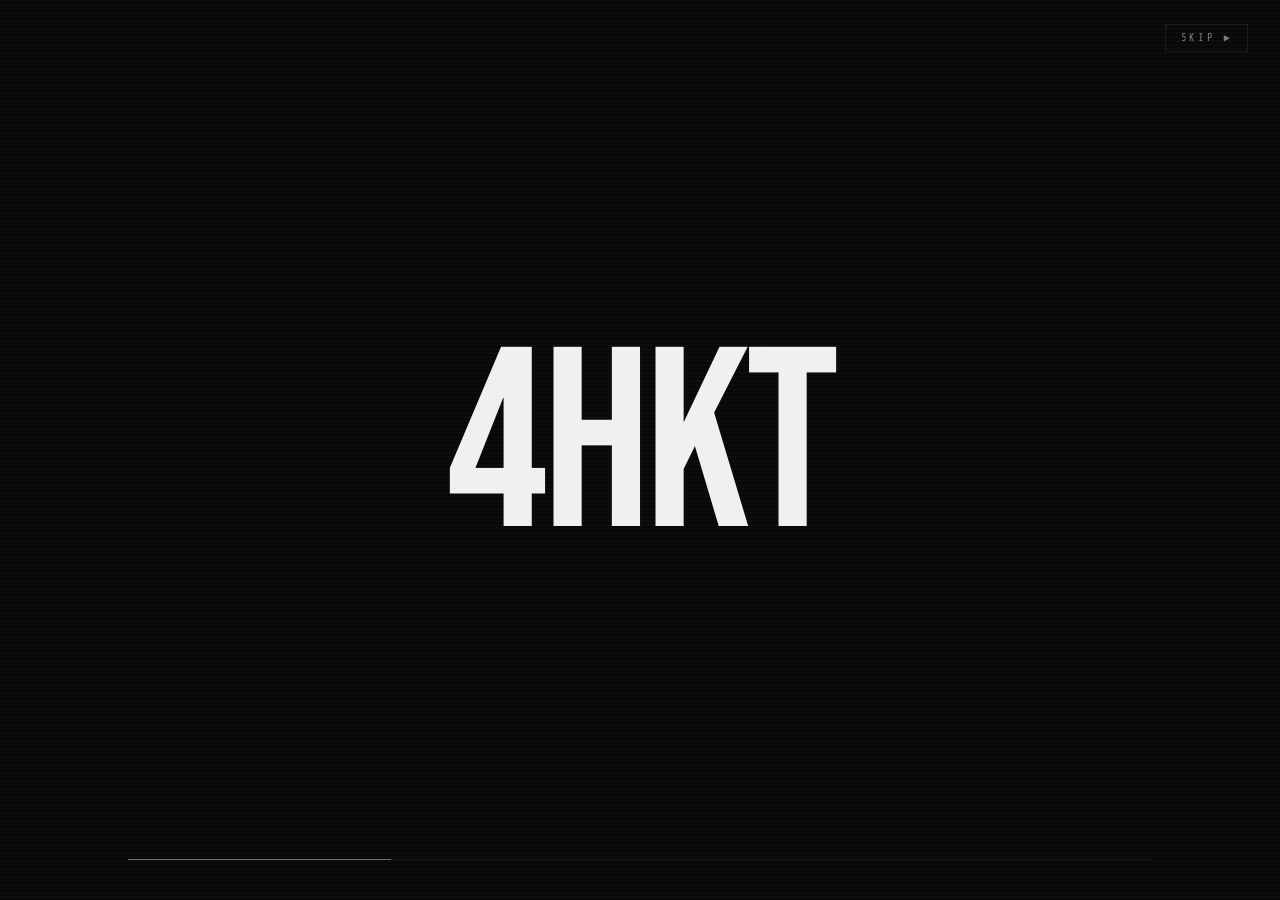
==== index.html @ 603eb8e6 "initial commit" ====
<!DOCTYPE html>
<html lang="ja">

<head>
  <meta charset="UTF-8">
  <meta name="viewport" content="width=device-width, initial-scale=1.0">
  <title>5HKT</title>
  <link rel="stylesheet" href="css/style.css">
  <link rel="preconnect" href="https://fonts.googleapis.com">
  <link rel="preconnect" href="https://fonts.gstatic.com" crossorigin>
  <link
    href="https://fonts.googleapis.com/css2?family=Share+Tech+Mono&family=Bebas+Neue&family=Noto+Sans+JP:wght@300;400;500&display=swap"
    rel="stylesheet">
  <link rel="stylesheet" href="https://cdnjs.cloudflare.com/ajax/libs/font-awesome/6.5.1/css/all.min.css">
</head>

<body class="no-scroll">

  <!-- ===================== INTRO OVERLAY ===================== -->
  <div id="intro" class="intro">
    <div class="intro__scanlines"></div>
    <div class="intro__stage">
      <div class="intro__name" id="intro-name">3HKT</div>
      <div class="intro__glitch" id="intro-glitch" aria-hidden="true">3HKT</div>
    </div>
    <div class="intro__progress-wrap">
      <div class="intro__progress-bar" id="intro-progress"></div>
    </div>
    <button class="intro__skip" id="intro-skip">SKIP ▶</button>
  </div>

  <!-- ===================== MAIN SITE ===================== -->
  <div id="site" class="site site--hidden">

    <!-- NAV -->
    <nav class="nav" id="nav">
      <div class="nav__logo">5HKT</div>
      <ul class="nav__links">
        <li><a class="nav__link" data-section="0">HOME</a></li>
        <li><a class="nav__link" data-section="1">ABOUT</a></li>
        <li><a class="nav__link" data-section="2">WORKS</a></li>
        <li><a class="nav__link" data-section="3">CONTACT</a></li>
      </ul>
      <button class="nav__hamburger" id="hamburger" aria-label="menu">
        <span></span><span></span><span></span>
      </button>
    </nav>

    <!-- SIDE DOTS -->
    <nav class="side-dots" id="side-dots" aria-label="section indicators">
      <button class="side-dot active" data-section="0"></button>
      <button class="side-dot" data-section="1"></button>
      <button class="side-dot" data-section="2"></button>
      <button class="side-dot" data-section="3"></button>
    </nav>

    <!-- SECTION INDEX LABEL -->
    <div class="section-index" id="section-index">01 / 04</div>

    <!-- SNAP CONTAINER -->
    <main class="snap-container" id="snap-container">

      <!-- 0: HERO -->
      <section class="snap-section hero-section" id="sec-0">
        <div class="hero__scanlines"></div>
        <div class="hero__content">
          <div class="hero__eyebrow">PORTFOLIO</div>
          <h1 class="hero__name">5HKT</h1>
          <div class="hero__rule"></div>
          <p class="hero__sub">— DEVELOPER / SERVER ENGINEER / CREATOR —</p>
          <div class="hero__socials">
            <a href="#" class="hero__social-link" aria-label="X (Twitter)" target="_blank" rel="noopener">
              <i class="fa-brands fa-x-twitter"></i>
            </a>
            <a href="#" class="hero__social-link" aria-label="YouTube" target="_blank" rel="noopener">
              <i class="fa-brands fa-youtube"></i>
            </a>
            <a href="#" class="hero__social-link" aria-label="Discord" target="_blank" rel="noopener">
              <i class="fa-brands fa-discord"></i>
            </a>
          </div>
        </div>
        <div class="hero__scroll-hint">
          <span>SCROLL</span>
          <div class="hero__scroll-bar"></div>
        </div>
        <span class="corner-deco tl"></span>
        <span class="corner-deco tr"></span>
        <span class="corner-deco bl"></span>
        <span class="corner-deco br"></span>
      </section>

      <!-- 1: ABOUT -->
      <section class="snap-section about-section" id="sec-1">
        <div class="container">
          <div class="section-header">
            <span class="section-label">01 — ABOUT</span>
            <h2 class="section-title">自己紹介</h2>
          </div>
          <div class="about__grid">
            <div class="about__text">
              <p class="about__lead">ここに一言キャッチコピーを入れてください。</p>
              <p class="about__body">
                自己紹介文をここに記入してください。あなたのバックグラウンド、スキル、
                情熱についてなど、自由に書いてください。この部分は後から編集できます。
              </p>
              <p class="about__body">2行目の自己紹介文をここに記入してください。</p>
              <div class="about__tags">
                <span class="tag">SKILL 01</span>
                <span class="tag">SKILL 02</span>
                <span class="tag">SKILL 03</span>
                <span class="tag">SKILL 04</span>
              </div>
            </div>
            <div class="about__visual">
              <div class="about__frame">
                <div class="about__frame-inner">
                  <div class="about__initials">5HKT</div>
                </div>
                <span class="corner-deco tl"></span>
                <span class="corner-deco tr"></span>
                <span class="corner-deco bl"></span>
                <span class="corner-deco br"></span>
              </div>
            </div>
          </div>
        </div>
      </section>

      <!-- 2: WORKS -->
      <section class="snap-section works-section" id="sec-2">
        <div class="container">
          <div class="section-header">
            <span class="section-label">02 — WORKS</span>
            <h2 class="section-title">実績紹介</h2>
          </div>
          <div class="works__list">
            <article class="work-item">
              <div class="work-item__number">001</div>
              <div class="work-item__body">
                <h3 class="work-item__title">プロジェクトタイトル</h3>
                <p class="work-item__desc">プロジェクトの概要をここに記載します。どんな課題に取り組み、どのような成果を出したかを簡潔に説明してください。</p>
                <div class="work-item__meta">
                  <span class="tag">カテゴリ</span>
                  <span class="tag">使用技術</span>
                  <span class="work-item__year">2024</span>
                </div>
              </div>
              <div class="work-item__arrow">→</div>
            </article>
            <article class="work-item">
              <div class="work-item__number">002</div>
              <div class="work-item__body">
                <h3 class="work-item__title">プロジェクトタイトル</h3>
                <p class="work-item__desc">プロジェクトの概要をここに記載します。どんな課題に取り組み、どのような成果を出したかを簡潔に説明してください。</p>
                <div class="work-item__meta">
                  <span class="tag">カテゴリ</span>
                  <span class="tag">使用技術</span>
                  <span class="work-item__year">2024</span>
                </div>
              </div>
              <div class="work-item__arrow">→</div>
            </article>
            <article class="work-item">
              <div class="work-item__number">003</div>
              <div class="work-item__body">
                <h3 class="work-item__title">プロジェクトタイトル</h3>
                <p class="work-item__desc">プロジェクトの概要をここに記載します。どんな課題に取り組み、どのような成果を出したかを簡潔に説明してください。</p>
                <div class="work-item__meta">
                  <span class="tag">カテゴリ</span>
                  <span class="tag">使用技術</span>
                  <span class="work-item__year">2023</span>
                </div>
              </div>
              <div class="work-item__arrow">→</div>
            </article>
          </div>
        </div>
      </section>

      <!-- 3: CONTACT -->
      <section class="snap-section contact-section" id="sec-3">
        <div class="container contact__inner">
          <div class="section-header">
            <span class="section-label">03 — CONTACT</span>
            <h2 class="section-title">お問い合わせ</h2>
          </div>
          <div class="contact__content">
            <p class="contact__text">お仕事のご依頼・ご相談はフォームよりお気軽にどうぞ。</p>
            <a href="#" class="contact__btn" id="contact-btn" target="_blank" rel="noopener">
              <span class="contact__btn-label">OPEN FORM</span>
              <span class="contact__btn-icon">↗</span>
            </a>
            <p class="contact__note">* リンクをクリックするとお問い合わせフォームが開きます</p>
          </div>
        </div>
        <footer class="footer">
          <div class="container footer__inner">
            <div class="footer__logo">5HKT</div>
            <p class="footer__copy">&copy; 2025 5HKT. All rights reserved.</p>
          </div>
        </footer>
      </section>

    </main>

    <!-- Mobile overlay -->
    <div class="mobile-overlay" id="mobile-overlay">
      <button class="mobile-overlay__close" id="mobile-close">✕</button>
      <a class="mobile-nav-link" data-section="0">HOME</a>
      <a class="mobile-nav-link" data-section="1">ABOUT</a>
      <a class="mobile-nav-link" data-section="2">WORKS</a>
      <a class="mobile-nav-link" data-section="3">CONTACT</a>
    </div>

  </div><!-- /site -->

  <script src="js/main.js"></script>
</body>

</html>
---- css/style.css ----
/* =====================================================
   5HKT — STYLESHEET v2
   Intro sequence + Snap scroll
   ===================================================== */

/* --- Custom Font placeholder ---
@font-face {
  font-family: 'YourFont';
  src: url('../fonts/yourfont.woff2') format('woff2');
}
*/

/* --- Variables --- */
:root {
  --black: #080808;
  --black-2: #0f0f0f;
  --black-3: #161616;
  --black-4: #1e1e1e;
  --white: #f0f0f0;
  --white-dim: rgba(240, 240, 240, 0.5);
  --accent: #1c86ff;
  --accent-dim: rgba(200, 255, 0, 0.08);
  --border: rgba(240, 240, 240, 0.08);

  --font-display: 'Bebas Neue', sans-serif;
  --font-mono: 'Share Tech Mono', monospace;
  --font-body: 'Noto Sans JP', sans-serif;

  --nav-h: 60px;
  --max-w: 1100px;
}

/* --- Reset --- */
*,
*::before,
*::after {
  box-sizing: border-box;
  margin: 0;
  padding: 0;
}

html {
  font-size: 16px;
}

body {
  background: var(--black);
  color: var(--white);
  font-family: var(--font-body);
  font-weight: 300;
  line-height: 1.7;
  overflow: hidden;
}

body.no-scroll {
  overflow: hidden;
}

a {
  color: inherit;
  text-decoration: none;
  cursor: pointer;
}

ul {
  list-style: none;
}

.container {
  max-width: var(--max-w);
  margin: 0 auto;
  padding: 0 2.5rem;
}

/* =====================================================
   INTRO
   ===================================================== */
.intro {
  position: fixed;
  inset: 0;
  z-index: 1000;
  background: var(--black);
  display: flex;
  align-items: center;
  justify-content: center;
  flex-direction: column;
  gap: 0;
}

.intro__scanlines {
  position: absolute;
  inset: 0;
  background: repeating-linear-gradient(0deg,
      transparent,
      transparent 2px,
      rgba(255, 255, 255, 0.018) 2px,
      rgba(255, 255, 255, 0.018) 4px);
  pointer-events: none;
}

.intro__stage {
  position: relative;
  display: flex;
  align-items: center;
  justify-content: center;
}

.intro__name {
  font-family: var(--font-display);
  font-size: clamp(5rem, 22vw, 16rem);
  color: var(--white);
  letter-spacing: -0.02em;
  line-height: 1;
  position: relative;
  z-index: 1;
  transition: opacity 0.15s;
  user-select: none;
}

/* Glitch layer */
.intro__glitch {
  font-family: var(--font-display);
  font-size: clamp(5rem, 22vw, 16rem);
  color: var(--accent);
  letter-spacing: -0.02em;
  line-height: 1;
  position: absolute;
  top: 0;
  left: 0;
  opacity: 0;
  clip-path: inset(0 0 100% 0);
  user-select: none;
}

/* Glitch active */
.intro__glitch.glitching {
  animation: glitch-clip 0.4s steps(1) forwards;
}

@keyframes glitch-clip {
  0% {
    opacity: 1;
    clip-path: inset(30% 0 50% 0);
    transform: translate(-6px, 0);
  }

  20% {
    clip-path: inset(60% 0 10% 0);
    transform: translate(6px, 0);
  }

  40% {
    clip-path: inset(10% 0 70% 0);
    transform: translate(-3px, 0);
  }

  60% {
    clip-path: inset(50% 0 30% 0);
    transform: translate(4px, 0);
  }

  80% {
    clip-path: inset(20% 0 60% 0);
    transform: translate(-2px, 0);
  }

  100% {
    opacity: 0;
    clip-path: inset(0 0 100% 0);
    transform: translate(0);
  }
}

/* Name morph flash */
@keyframes name-flash {
  0% {
    opacity: 0;
    transform: scaleX(1.06);
    filter: blur(4px);
  }

  30% {
    opacity: 1;
    transform: scaleX(1);
    filter: blur(0);
  }

  100% {
    opacity: 1;
    transform: scaleX(1);
    filter: blur(0);
  }
}

.intro__name.morphing {
  animation: name-flash 0.3s ease-out forwards;
}

/* Final name: accent color */
.intro__name.final {
  color: var(--accent);
  text-shadow: 0 0 60px rgb(17, 0, 255), 0 0 120px rgba(0, 4, 255, 0.15);
}

/* Progress bar */
.intro__progress-wrap {
  position: absolute;
  bottom: 40px;
  left: 10%;
  right: 10%;
  height: 1px;
  background: var(--border);
}

.intro__progress-bar {
  height: 100%;
  width: 0%;
  background: var(--accent);
  transition: width 0.1s linear;
}

/* Skip */
.intro__skip {
  position: absolute;
  top: 1.5rem;
  right: 2rem;
  font-family: var(--font-mono);
  font-size: 0.65rem;
  letter-spacing: 0.25em;
  color: var(--white-dim);
  background: none;
  border: 1px solid var(--border);
  padding: 0.4rem 0.9rem;
  cursor: pointer;
  transition: color 0.2s, border-color 0.2s;
}

.intro__skip:hover {
  color: var(--accent);
  border-color: var(--accent);
}

/* Intro exit */
.intro.exit {
  animation: intro-exit 0.8s cubic-bezier(0.76, 0, 0.24, 1) forwards;
}

@keyframes intro-exit {
  0% {
    opacity: 1;
    transform: none;
  }

  40% {
    opacity: 1;
    transform: scaleY(0.02);
  }

  70% {
    opacity: 0;
    transform: scaleY(0.02);
  }

  100% {
    opacity: 0;
    transform: scaleY(0);
  }
}

/* =====================================================
   SITE
   ===================================================== */
.site {
  position: fixed;
  inset: 0;
  transition: opacity 0.5s 0.3s;
}

.site--hidden {
  opacity: 0;
  pointer-events: none;
}

.site--visible {
  opacity: 1;
  pointer-events: all;
}

/* =====================================================
   NAV
   ===================================================== */
.nav {
  position: absolute;
  top: 0;
  left: 0;
  right: 0;
  height: var(--nav-h);
  z-index: 50;
  display: flex;
  align-items: center;
  justify-content: space-between;
  padding: 0 2.5rem;
  background: linear-gradient(to bottom, rgba(8, 8, 8, 0.9), transparent);
  border-bottom: 1px solid rgba(240, 240, 240, 0.25);
}

.nav__logo {
  font-family: var(--font-display);
  font-size: 1.5rem;
  letter-spacing: 0.1em;
  color: var(--accent);
  cursor: pointer;
}

.nav__links {
  display: flex;
  gap: 2.5rem;
}

.nav__link {
  font-family: var(--font-mono);
  font-size: 0.72rem;
  letter-spacing: 0.2em;
  color: var(--white-dim);
  cursor: pointer;
  position: relative;
  transition: color 0.2s;
}

.nav__link::after {
  content: '';
  position: absolute;
  bottom: -4px;
  left: 0;
  width: 0;
  height: 1px;
  background: var(--accent);
  transition: width 0.25s;
}

.nav__link:hover,
.nav__link.active {
  color: var(--white);
}

.nav__link.active::after,
.nav__link:hover::after {
  width: 100%;
}

.nav__hamburger {
  display: none;
  flex-direction: column;
  gap: 5px;
  background: none;
  border: none;
  cursor: pointer;
  padding: 4px;
}

.nav__hamburger span {
  display: block;
  width: 24px;
  height: 1px;
  background: var(--white);
  transition: 0.3s;
}

.nav__hamburger.open span:nth-child(1) {
  transform: translateY(6px) rotate(45deg);
}

.nav__hamburger.open span:nth-child(2) {
  opacity: 0;
}

.nav__hamburger.open span:nth-child(3) {
  transform: translateY(-6px) rotate(-45deg);
}

/* =====================================================
   SIDE DOTS
   ===================================================== */
.side-dots {
  position: absolute;
  right: 1.5rem;
  top: 50%;
  transform: translateY(-50%);
  z-index: 50;
  display: flex;
  flex-direction: column;
  gap: 0.75rem;
}

.side-dot {
  width: 6px;
  height: 6px;
  background: var(--white-dim);
  border: none;
  cursor: pointer;
  transition: background 0.25s, transform 0.25s;
  clip-path: none;
}

.side-dot.active {
  background: var(--accent);
  transform: scaleY(2.5);
}

/* Section index */
.section-index {
  position: absolute;
  left: 2.5rem;
  bottom: 2rem;
  font-family: var(--font-mono);
  font-size: 0.65rem;
  letter-spacing: 0.2em;
  color: var(--white-dim);
  z-index: 50;
  transition: opacity 0.3s;
}

/* =====================================================
   SNAP CONTAINER + SECTIONS
   ===================================================== */
.snap-container {
  width: 100%;
  height: 100vh;
  overflow-y: scroll;
  scroll-snap-type: y mandatory;
  scrollbar-width: none;
  -ms-overflow-style: none;
}

.snap-container::-webkit-scrollbar {
  display: none;
}

.snap-section {
  scroll-snap-align: start;
  scroll-snap-stop: always;
  width: 100%;
  height: 100vh;
  position: relative;
  display: flex;
  align-items: center;
  justify-content: center;
  overflow: hidden;
}

/* Section content reveal */
.snap-section>* {
  opacity: 0;
  transform: translateY(16px);
  transition: opacity 0.6s, transform 0.6s;
}

.snap-section.in-view>* {
  opacity: 1;
  transform: none;
}

/* Stagger children */
.snap-section.in-view>*:nth-child(2) {
  transition-delay: 0.08s;
}

.snap-section.in-view>*:nth-child(3) {
  transition-delay: 0.16s;
}

.snap-section.in-view>*:nth-child(4) {
  transition-delay: 0.24s;
}

.snap-section.in-view>*:nth-child(5) {
  transition-delay: 0.32s;
}

/* =====================================================
   CORNER DECO
   ===================================================== */
.corner-deco {
  position: absolute;
  width: 18px;
  height: 18px;
  pointer-events: none;
  border-color: var(--accent);
  border-style: solid;
}

.corner-deco.tl {
  top: 0;
  left: 0;
  border-width: 2px 0 0 2px;
}

.corner-deco.tr {
  top: 0;
  right: 0;
  border-width: 2px 2px 0 0;
}

.corner-deco.bl {
  bottom: 0;
  left: 0;
  border-width: 0 0 2px 2px;
}

.corner-deco.br {
  bottom: 0;
  right: 0;
  border-width: 0 2px 2px 0;
}

/* =====================================================
   HERO SECTION
   ===================================================== */
.hero-section {
  background: var(--black);
  flex-direction: column;
  gap: 0;
}

.hero__scanlines {
  position: absolute;
  inset: 0;
  background: repeating-linear-gradient(0deg,
      transparent,
      transparent 2px,
      rgba(255, 255, 255, 0.014) 2px,
      rgba(255, 255, 255, 0.014) 4px);
  pointer-events: none;
}

/* Large decorative ring */
.hero-section::before {
  content: '';
  position: absolute;
  width: 70vmin;
  height: 70vmin;
  border: 1px solid rgba(200, 255, 0, 0.05);
  border-radius: 0;
  top: 50%;
  left: 50%;
  transform: translate(-50%, -50%);
  pointer-events: none;
}

.hero-section::after {
  content: '';
  position: absolute;
  width: 50vmin;
  height: 50vmin;
  border: 1px solid var(--border);
  top: 50%;
  left: 50%;
  transform: translate(-50%, -50%) rotate(45deg);
  pointer-events: none;
}

.hero__content {
  position: relative;
  z-index: 1;
  text-align: center;
}

.hero__eyebrow {
  font-family: var(--font-mono);
  font-size: 0.85rem;
  letter-spacing: 0.45em;
  color: var(--accent);
  margin-bottom: 1.2rem;
}

.hero__name {
  font-family: var(--font-display);
  font-size: clamp(6rem, 20vw, 17rem);
  line-height: 0.88;
  letter-spacing: -0.01em;
  color: var(--white);
}

.hero__rule {
  width: 70px;
  height: 1px;
  background: var(--accent);
  margin: 2rem auto;
}

.hero__sub {
  font-family: var(--font-mono);
  font-size: 0.88rem;
  letter-spacing: 0.25em;
  color: var(--white-dim);
}

/* SNS icon links */
.hero__socials {
  display: flex;
  justify-content: center;
  gap: 1.8rem;
  margin-top: 2rem;
}

.hero__social-link {
  font-size: 1.4rem;
  color: var(--white-dim);
  transition: color 0.2s, transform 0.2s;
  display: flex;
  align-items: center;
}

.hero__social-link:hover {
  color: var(--accent);
  transform: translateY(-3px);
}

.hero__scroll-hint {
  position: absolute;
  bottom: 2rem;
  left: 50%;
  transform: translateX(-50%);
  display: flex;
  flex-direction: column;
  align-items: center;
  gap: 0.5rem;
}

.hero__scroll-hint span {
  font-family: var(--font-mono);
  font-size: 0.58rem;
  letter-spacing: 0.35em;
  color: var(--white-dim);
}

.hero__scroll-bar {
  width: 1px;
  height: 48px;
  background: linear-gradient(to bottom, var(--accent), transparent);
  animation: scrollPulse 2s infinite;
}

/* =====================================================
   SECTION HEADER
   ===================================================== */
.section-header {
  margin-bottom: 3rem;
}

.section-label {
  display: block;
  font-family: var(--font-mono);
  font-size: 0.68rem;
  letter-spacing: 0.3em;
  color: var(--accent);
  margin-bottom: 0.6rem;
}

.section-title {
  font-family: var(--font-display);
  font-size: clamp(2.5rem, 6vw, 4.5rem);
  line-height: 1;
  letter-spacing: 0.02em;
  color: var(--white);
}

/* =====================================================
   ABOUT SECTION
   ===================================================== */
.about-section {
  background: var(--black-2);
  border-top: 1px solid var(--border);
}

.about-section>.container {
  width: 100%;
}

.about-section .container {
  max-width: var(--max-w);
}

.about__grid {
  display: grid;
  grid-template-columns: 1fr 280px;
  gap: 5rem;
  align-items: center;
}

.about__lead {
  font-size: 1.1rem;
  font-weight: 500;
  color: var(--white);
  margin-bottom: 1.2rem;
  line-height: 1.6;
}

.about__body {
  font-size: 0.88rem;
  color: var(--white-dim);
  margin-bottom: 0.9rem;
}

.about__tags {
  display: flex;
  flex-wrap: wrap;
  gap: 0.5rem;
  margin-top: 1.8rem;
}

.tag {
  font-family: var(--font-mono);
  font-size: 0.62rem;
  letter-spacing: 0.15em;
  color: var(--accent);
  border: 1px solid var(--accent);
  padding: 0.28rem 0.75rem;
  display: inline-block;
}

.about__frame {
  position: relative;
  width: 100%;
  aspect-ratio: 1;
  background: var(--black-3);
  border: 1px solid var(--border);
  display: flex;
  align-items: center;
  justify-content: center;
}

.about__frame-inner {
  width: 72%;
  height: 72%;
  border: 1px solid var(--black-4);
  display: flex;
  align-items: center;
  justify-content: center;
}

.about__initials {
  font-family: var(--font-display);
  font-size: 3rem;
  color: var(--border);
  letter-spacing: 0.05em;
}

/* =====================================================
   WORKS SECTION
   ===================================================== */
.works-section {
  background: var(--black);
  border-top: 1px solid var(--border);
}

.works-section>.container {
  width: 100%;
}

.works__list {
  display: flex;
  flex-direction: column;
}

.work-item {
  display: grid;
  grid-template-columns: 64px 1fr 36px;
  gap: 1.5rem;
  align-items: center;
  padding: 2rem 0;
  border-bottom: 1px solid var(--border);
  cursor: pointer;
  position: relative;
  transition: padding-left 0.25s;
}

.work-item:first-child {
  border-top: 1px solid var(--border);
}

.work-item::before {
  content: '';
  position: absolute;
  inset: 0;
  background: var(--accent-dim);
  opacity: 0;
  transition: opacity 0.2s;
}

.work-item:hover {
  padding-left: 0.75rem;
}

.work-item:hover::before {
  opacity: 1;
}

.work-item:hover .work-item__arrow {
  color: var(--accent);
  transform: translate(3px, -3px);
}

.work-item__number {
  font-family: var(--font-mono);
  font-size: 0.66rem;
  color: var(--accent);
  letter-spacing: 0.1em;
}

.work-item__title {
  font-family: var(--font-display);
  font-size: clamp(1.3rem, 3vw, 2rem);
  letter-spacing: 0.02em;
  color: var(--white);
  margin-bottom: 0.4rem;
}

.work-item__desc {
  font-size: 0.82rem;
  color: var(--white-dim);
  margin-bottom: 0.8rem;
  max-width: 560px;
}

.work-item__meta {
  display: flex;
  align-items: center;
  gap: 0.5rem;
  flex-wrap: wrap;
}

.work-item__year {
  font-family: var(--font-mono);
  font-size: 0.62rem;
  color: var(--white-dim);
  margin-left: auto;
}

.work-item__arrow {
  font-size: 1.1rem;
  color: var(--border);
  transition: color 0.2s, transform 0.2s;
  justify-self: center;
  position: relative;
  z-index: 1;
}

/* =====================================================
   CONTACT SECTION
   ===================================================== */
.contact-section {
  background: var(--black-2);
  border-top: 1px solid var(--border);
  flex-direction: column;
  justify-content: space-between;
}

.contact__inner {
  flex: 1;
  display: flex;
  flex-direction: column;
  justify-content: center;
  width: 100%;
  padding-top: var(--nav-h);
}

.contact__content {
  display: flex;
  flex-direction: column;
  align-items: flex-start;
  gap: 2rem;
}

.contact__text {
  font-size: 0.95rem;
  color: var(--white-dim);
  max-width: 400px;
}

.contact__btn {
  display: inline-flex;
  align-items: center;
  gap: 1rem;
  border: 1px solid var(--white);
  padding: 1.1rem 2.8rem;
  font-family: var(--font-mono);
  font-size: 0.82rem;
  letter-spacing: 0.22em;
  color: var(--white);
  position: relative;
  overflow: hidden;
  transition: color 0.2s, border-color 0.2s;
}

.contact__btn::before {
  content: '';
  position: absolute;
  inset: 0;
  background: var(--accent);
  transform: translateX(-101%);
  transition: transform 0.3s cubic-bezier(0.76, 0, 0.24, 1);
  z-index: 0;
}

.contact__btn:hover {
  color: var(--black);
  border-color: var(--accent);
}

.contact__btn:hover::before {
  transform: translateX(0);
}

.contact__btn-label,
.contact__btn-icon {
  position: relative;
  z-index: 1;
}

.contact__btn:hover .contact__btn-icon {
  animation: arrowPop 0.3s forwards;
}

@keyframes arrowPop {
  0% {
    transform: translate(0, 0);
  }

  50% {
    transform: translate(4px, -4px);
  }

  100% {
    transform: translate(3px, -3px);
  }
}

.contact__note {
  font-family: var(--font-mono);
  font-size: 0.62rem;
  color: var(--white-dim);
  letter-spacing: 0.1em;
}

/* =====================================================
   FOOTER
   ===================================================== */
.footer {
  width: 100%;
  padding: 1.5rem 0;
  border-top: 1px solid var(--border);
  background: var(--black);
  opacity: 1 !important;
  transform: none !important;
}

.footer__inner {
  display: flex;
  justify-content: space-between;
  align-items: center;
}

.footer__logo {
  font-family: var(--font-display);
  font-size: 1.1rem;
  color: var(--accent);
  letter-spacing: 0.1em;
}

.footer__copy {
  font-family: var(--font-mono);
  font-size: 0.62rem;
  color: var(--white-dim);
  letter-spacing: 0.1em;
}

/* =====================================================
   MOBILE OVERLAY
   ===================================================== */
.mobile-overlay {
  display: none;
  position: absolute;
  inset: 0;
  background: var(--black);
  z-index: 60;
  flex-direction: column;
  align-items: center;
  justify-content: center;
  gap: 2rem;
}

.mobile-overlay.open {
  display: flex;
}

.mobile-overlay__close {
  position: absolute;
  top: 1.2rem;
  right: 1.5rem;
  background: none;
  border: none;
  color: var(--white-dim);
  font-size: 1.2rem;
  cursor: pointer;
}

.mobile-nav-link {
  font-family: var(--font-display);
  font-size: 3rem;
  color: var(--white);
  letter-spacing: 0.08em;
  cursor: pointer;
  transition: color 0.2s;
}

.mobile-nav-link:hover {
  color: var(--accent);
}

/* =====================================================
   ANIMATIONS
   ===================================================== */
@keyframes scrollPulse {

  0%,
  100% {
    opacity: 1;
  }

  50% {
    opacity: 0.2;
  }
}

/* =====================================================
   RESPONSIVE
   ===================================================== */
@media (max-width: 768px) {
  .nav__links {
    display: none;
  }

  .nav__hamburger {
    display: flex;
  }

  .about__grid {
    grid-template-columns: 1fr;
    gap: 2.5rem;
  }

  .about__visual {
    display: none;
  }

  .work-item {
    grid-template-columns: 52px 1fr;
    gap: 1rem;
  }

  .work-item__arrow {
    display: none;
  }

  .side-dots {
    display: none;
  }

  .section-index {
    display: none;
  }

  .footer__inner {
    flex-direction: column;
    gap: 0.5rem;
    text-align: center;
  }
}
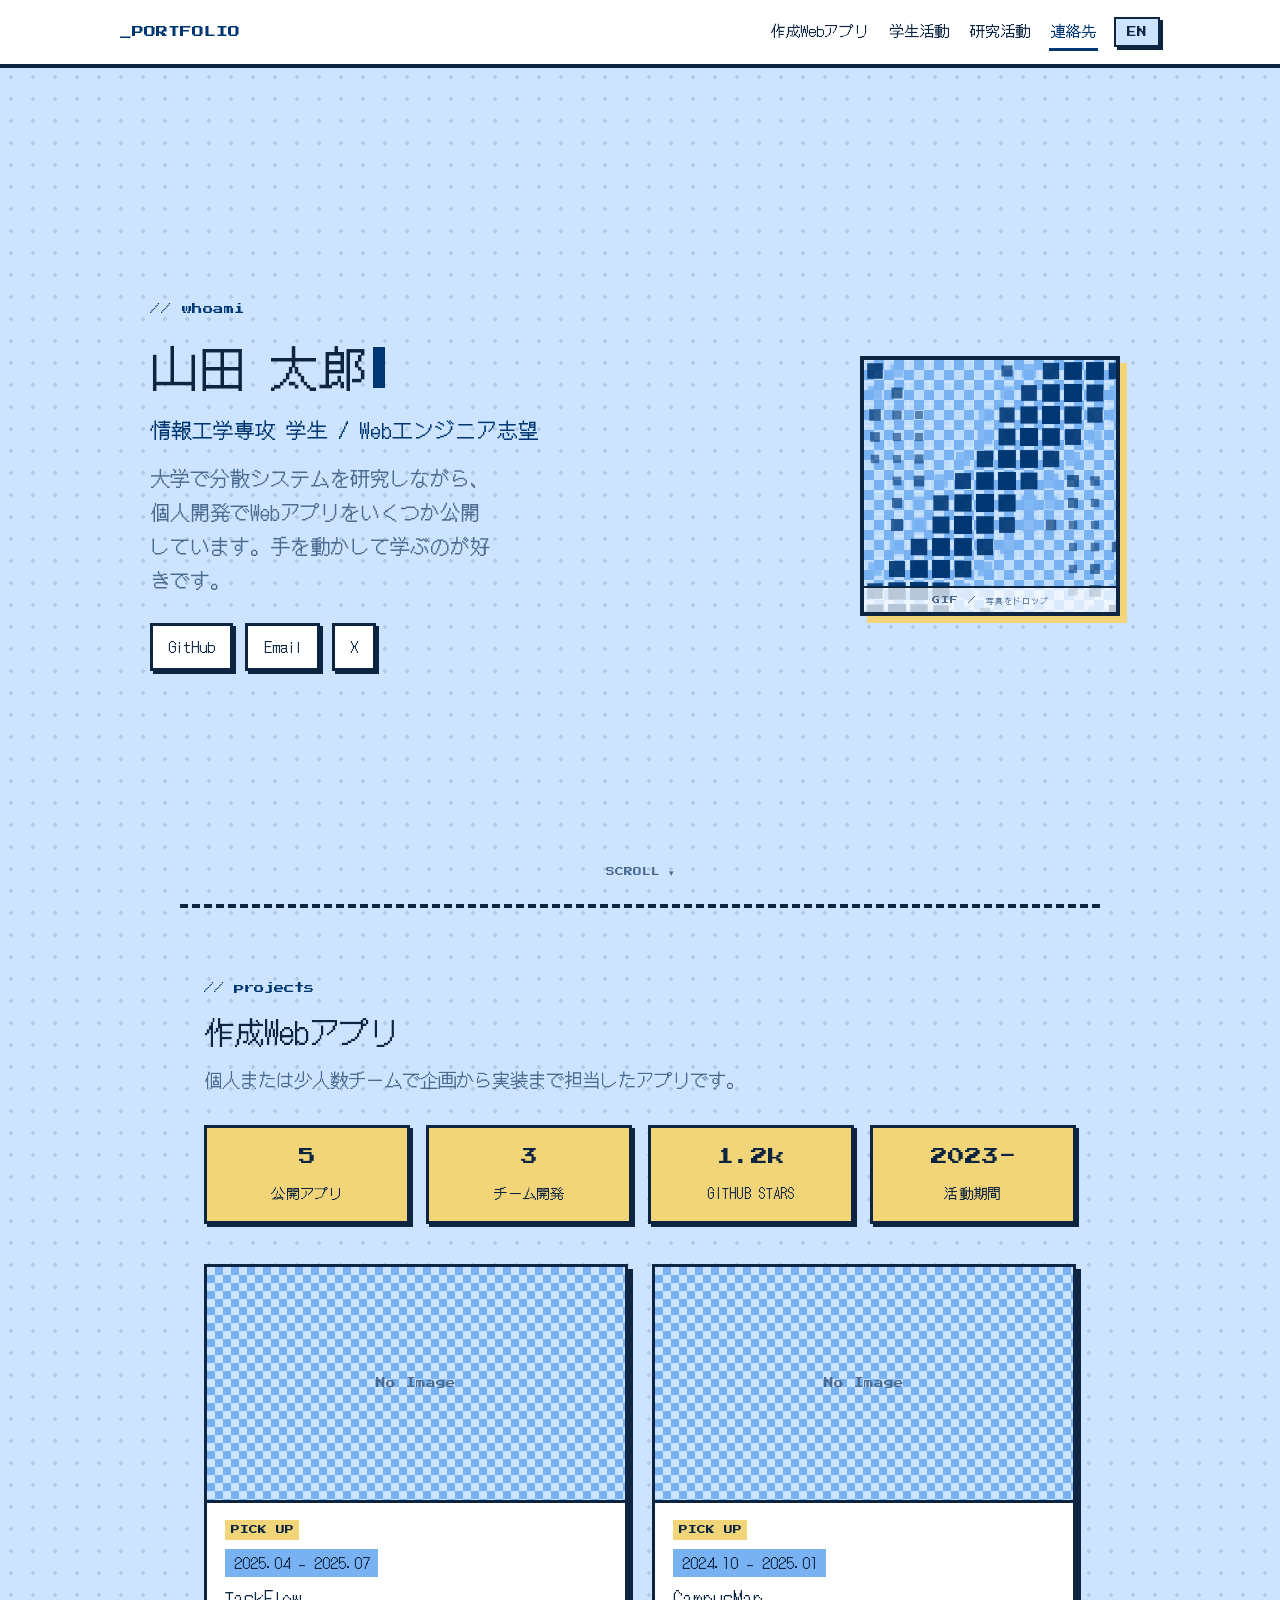
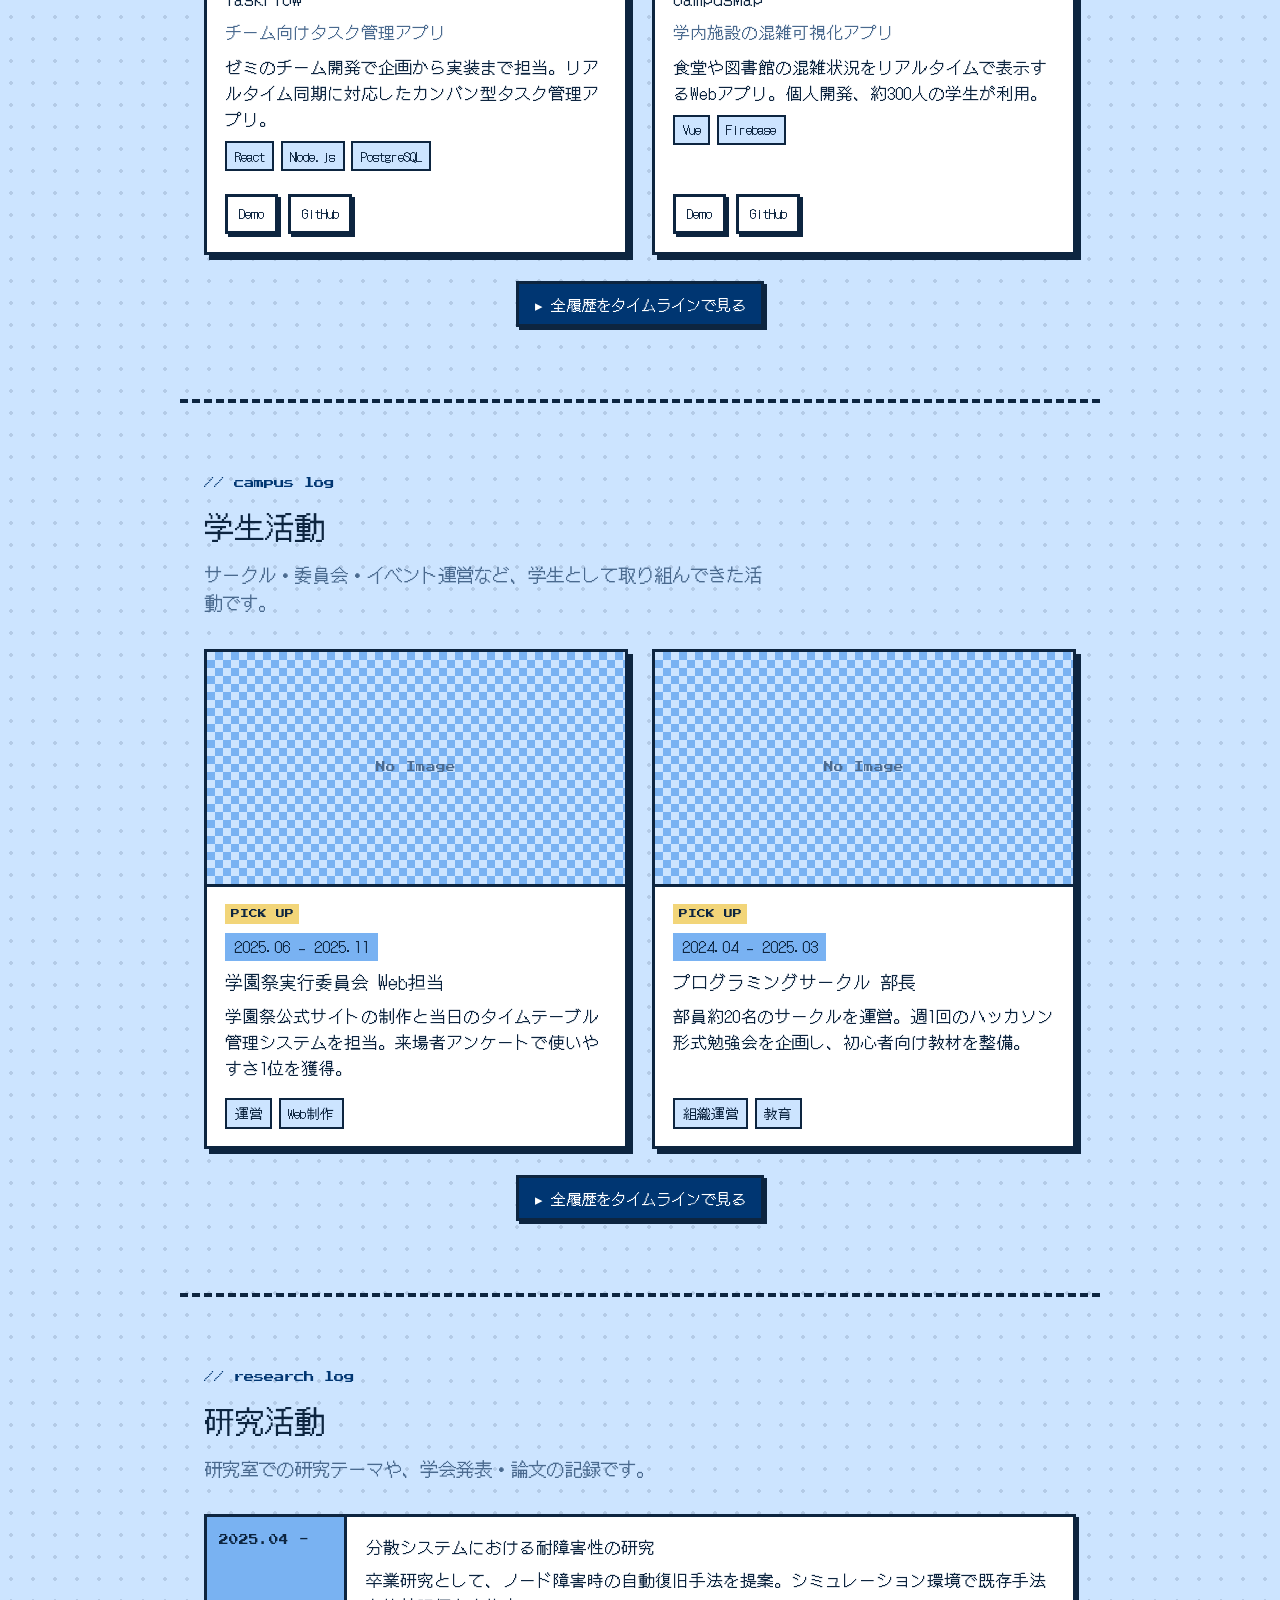
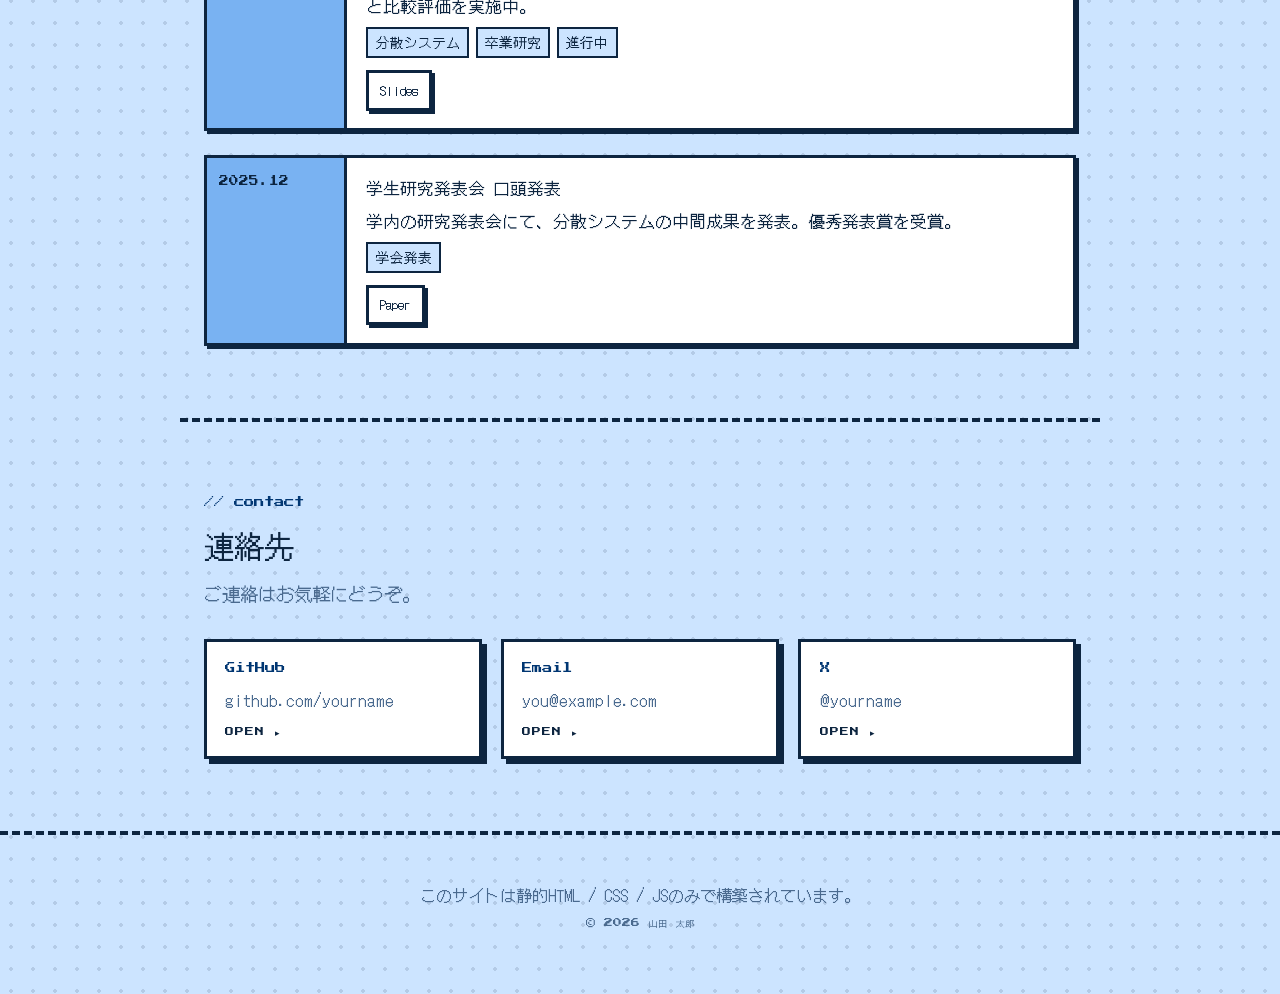
==== commit c5e2df10: "feat: ピクセル調ポートフォリオサイトを実装 design_handoff_pixel_portfolio のデザインリファレンスをもとに、 ビルド不要の Vanilla HTML/CSS/JS " ====
--- a/index.html
+++ b/index.html
@@ -1,221 +1,95 @@
 <!DOCTYPE html>
-<html lang="ja">
+<html lang="ja" data-lang="ja">
+<head>
+  <meta charset="utf-8">
+  <meta name="viewport" content="width=device-width, initial-scale=1">
+  <title>5HKT — Portfolio</title>
+  <meta name="description" content="ピクセル調の個人ポートフォリオ — プロフィール / 作成Webアプリ / 学生活動 / 研究活動 / 連絡先">
+  <link rel="stylesheet" href="css/style.css">
+</head>
+<body>
+<div class="pf-root" id="pf-root">
 
-<head>
-  <meta charset="UTF-8">
-  <meta name="viewport" content="width=device-width, initial-scale=1.0">
-  <title>5HKT</title>
-  <link rel="stylesheet" href="css/style.css">
-  <link rel="preconnect" href="https://fonts.googleapis.com">
-  <link rel="preconnect" href="https://fonts.gstatic.com" crossorigin>
-  <link
-    href="https://fonts.googleapis.com/css2?family=Share+Tech+Mono&family=Bebas+Neue&family=Noto+Sans+JP:wght@300;400;500&display=swap"
-    rel="stylesheet">
-  <link rel="stylesheet" href="https://cdnjs.cloudflare.com/ajax/libs/font-awesome/6.5.1/css/all.min.css">
-</head>
+  <!-- NAV -->
+  <header class="pf-header">
+    <div class="pf-header-inner">
+      <a href="#top" class="pf-logo">_PORTFOLIO</a>
+      <nav class="pf-nav" id="pf-nav"></nav>
+      <button class="pf-lang" id="pf-lang" type="button"></button>
+    </div>
+  </header>
 
-<body class="no-scroll">
+  <main id="top">
 
-  <!-- ===================== INTRO OVERLAY ===================== -->
-  <div id="intro" class="intro">
-    <div class="intro__scanlines"></div>
-    <div class="intro__stage">
-      <div class="intro__name" id="intro-name">3HKT</div>
-      <div class="intro__glitch" id="intro-glitch" aria-hidden="true">3HKT</div>
-    </div>
-    <div class="intro__progress-wrap">
-      <div class="intro__progress-bar" id="intro-progress"></div>
-    </div>
-    <button class="intro__skip" id="intro-skip">SKIP ▶</button>
-  </div>
-
-  <!-- ===================== MAIN SITE ===================== -->
-  <div id="site" class="site site--hidden">
-
-    <!-- NAV -->
-    <nav class="nav" id="nav">
-      <div class="nav__logo">5HKT</div>
-      <ul class="nav__links">
-        <li><a class="nav__link" data-section="0">HOME</a></li>
-        <li><a class="nav__link" data-section="1">ABOUT</a></li>
-        <li><a class="nav__link" data-section="2">WORKS</a></li>
-        <li><a class="nav__link" data-section="3">CONTACT</a></li>
-      </ul>
-      <button class="nav__hamburger" id="hamburger" aria-label="menu">
-        <span></span><span></span><span></span>
-      </button>
-    </nav>
-
-    <!-- SIDE DOTS -->
-    <nav class="side-dots" id="side-dots" aria-label="section indicators">
-      <button class="side-dot active" data-section="0"></button>
-      <button class="side-dot" data-section="1"></button>
-      <button class="side-dot" data-section="2"></button>
-      <button class="side-dot" data-section="3"></button>
-    </nav>
-
-    <!-- SECTION INDEX LABEL -->
-    <div class="section-index" id="section-index">01 / 04</div>
-
-    <!-- SNAP CONTAINER -->
-    <main class="snap-container" id="snap-container">
-
-      <!-- 0: HERO -->
-      <section class="snap-section hero-section" id="sec-0">
-        <div class="hero__scanlines"></div>
-        <div class="hero__content">
-          <div class="hero__eyebrow">PORTFOLIO</div>
-          <h1 class="hero__name">5HKT</h1>
-          <div class="hero__rule"></div>
-          <p class="hero__sub">— DEVELOPER / SERVER ENGINEER / CREATOR —</p>
-          <div class="hero__socials">
-            <a href="#" class="hero__social-link" aria-label="X (Twitter)" target="_blank" rel="noopener">
-              <i class="fa-brands fa-x-twitter"></i>
-            </a>
-            <a href="#" class="hero__social-link" aria-label="YouTube" target="_blank" rel="noopener">
-              <i class="fa-brands fa-youtube"></i>
-            </a>
-            <a href="#" class="hero__social-link" aria-label="Discord" target="_blank" rel="noopener">
-              <i class="fa-brands fa-discord"></i>
-            </a>
+    <!-- HERO -->
+    <section class="pf-hero">
+      <div class="pf-hero-inner">
+        <div class="pf-hero-text">
+          <p class="pf-kicker">// whoami</p>
+          <h1 class="pf-name"><span id="pf-name"></span><span class="pf-caret"></span></h1>
+          <p class="pf-role" id="pf-role"></p>
+          <p class="pf-bio" id="pf-bio"></p>
+          <div class="pf-hero-links" id="pf-hero-links"></div>
+        </div>
+        <div class="pf-hero-avatar">
+          <div class="pf-avatar-frame">
+            <canvas class="pf-avatar-canvas" id="pf-canvas"></canvas>
+            <span class="pf-avatar-cap" id="pf-hero-cap"></span>
           </div>
         </div>
-        <div class="hero__scroll-hint">
-          <span>SCROLL</span>
-          <div class="hero__scroll-bar"></div>
-        </div>
-        <span class="corner-deco tl"></span>
-        <span class="corner-deco tr"></span>
-        <span class="corner-deco bl"></span>
-        <span class="corner-deco br"></span>
-      </section>
+      </div>
+      <div class="pf-scroll">SCROLL ▾</div>
+    </section>
 
-      <!-- 1: ABOUT -->
-      <section class="snap-section about-section" id="sec-1">
-        <div class="container">
-          <div class="section-header">
-            <span class="section-label">01 — ABOUT</span>
-            <h2 class="section-title">自己紹介</h2>
-          </div>
-          <div class="about__grid">
-            <div class="about__text">
-              <p class="about__lead">ここに一言キャッチコピーを入れてください。</p>
-              <p class="about__body">
-                自己紹介文をここに記入してください。あなたのバックグラウンド、スキル、
-                情熱についてなど、自由に書いてください。この部分は後から編集できます。
-              </p>
-              <p class="about__body">2行目の自己紹介文をここに記入してください。</p>
-              <div class="about__tags">
-                <span class="tag">SKILL 01</span>
-                <span class="tag">SKILL 02</span>
-                <span class="tag">SKILL 03</span>
-                <span class="tag">SKILL 04</span>
-              </div>
-            </div>
-            <div class="about__visual">
-              <div class="about__frame">
-                <div class="about__frame-inner">
-                  <div class="about__initials">5HKT</div>
-                </div>
-                <span class="corner-deco tl"></span>
-                <span class="corner-deco tr"></span>
-                <span class="corner-deco bl"></span>
-                <span class="corner-deco br"></span>
-              </div>
-            </div>
-          </div>
-        </div>
-      </section>
+    <!-- WEB APPS -->
+    <section class="pf-section" id="webapps">
+      <p class="pf-sec-kicker">// projects</p>
+      <h2 class="pf-sec-title" id="pf-apps-title"></h2>
+      <p class="pf-sec-lead" id="pf-apps-lead"></p>
+      <div id="pf-highlights"></div>
+      <div id="pf-apps-body"></div>
+      <div class="pf-toggle-wrap">
+        <button class="pf-btn pf-btn-accent" id="pf-apps-toggle" type="button"></button>
+      </div>
+    </section>
 
-      <!-- 2: WORKS -->
-      <section class="snap-section works-section" id="sec-2">
-        <div class="container">
-          <div class="section-header">
-            <span class="section-label">02 — WORKS</span>
-            <h2 class="section-title">実績紹介</h2>
-          </div>
-          <div class="works__list">
-            <article class="work-item">
-              <div class="work-item__number">001</div>
-              <div class="work-item__body">
-                <h3 class="work-item__title">プロジェクトタイトル</h3>
-                <p class="work-item__desc">プロジェクトの概要をここに記載します。どんな課題に取り組み、どのような成果を出したかを簡潔に説明してください。</p>
-                <div class="work-item__meta">
-                  <span class="tag">カテゴリ</span>
-                  <span class="tag">使用技術</span>
-                  <span class="work-item__year">2024</span>
-                </div>
-              </div>
-              <div class="work-item__arrow">→</div>
-            </article>
-            <article class="work-item">
-              <div class="work-item__number">002</div>
-              <div class="work-item__body">
-                <h3 class="work-item__title">プロジェクトタイトル</h3>
-                <p class="work-item__desc">プロジェクトの概要をここに記載します。どんな課題に取り組み、どのような成果を出したかを簡潔に説明してください。</p>
-                <div class="work-item__meta">
-                  <span class="tag">カテゴリ</span>
-                  <span class="tag">使用技術</span>
-                  <span class="work-item__year">2024</span>
-                </div>
-              </div>
-              <div class="work-item__arrow">→</div>
-            </article>
-            <article class="work-item">
-              <div class="work-item__number">003</div>
-              <div class="work-item__body">
-                <h3 class="work-item__title">プロジェクトタイトル</h3>
-                <p class="work-item__desc">プロジェクトの概要をここに記載します。どんな課題に取り組み、どのような成果を出したかを簡潔に説明してください。</p>
-                <div class="work-item__meta">
-                  <span class="tag">カテゴリ</span>
-                  <span class="tag">使用技術</span>
-                  <span class="work-item__year">2023</span>
-                </div>
-              </div>
-              <div class="work-item__arrow">→</div>
-            </article>
-          </div>
-        </div>
-      </section>
+    <!-- STUDENT -->
+    <section class="pf-section" id="student">
+      <p class="pf-sec-kicker">// campus log</p>
+      <h2 class="pf-sec-title" id="pf-stud-title"></h2>
+      <p class="pf-sec-lead" id="pf-stud-lead"></p>
+      <div id="pf-stud-body"></div>
+      <div class="pf-toggle-wrap">
+        <button class="pf-btn pf-btn-accent" id="pf-stud-toggle" type="button"></button>
+      </div>
+    </section>
 
-      <!-- 3: CONTACT -->
-      <section class="snap-section contact-section" id="sec-3">
-        <div class="container contact__inner">
-          <div class="section-header">
-            <span class="section-label">03 — CONTACT</span>
-            <h2 class="section-title">お問い合わせ</h2>
-          </div>
-          <div class="contact__content">
-            <p class="contact__text">お仕事のご依頼・ご相談はフォームよりお気軽にどうぞ。</p>
-            <a href="#" class="contact__btn" id="contact-btn" target="_blank" rel="noopener">
-              <span class="contact__btn-label">OPEN FORM</span>
-              <span class="contact__btn-icon">↗</span>
-            </a>
-            <p class="contact__note">* リンクをクリックするとお問い合わせフォームが開きます</p>
-          </div>
-        </div>
-        <footer class="footer">
-          <div class="container footer__inner">
-            <div class="footer__logo">5HKT</div>
-            <p class="footer__copy">&copy; 2025 5HKT. All rights reserved.</p>
-          </div>
-        </footer>
-      </section>
+    <!-- RESEARCH -->
+    <section class="pf-section" id="research">
+      <p class="pf-sec-kicker">// research log</p>
+      <h2 class="pf-sec-title" id="pf-research-title"></h2>
+      <p class="pf-sec-lead" id="pf-research-lead"></p>
+      <div class="pf-research-list" id="pf-research-body"></div>
+    </section>
 
-    </main>
+    <!-- CONTACT -->
+    <section class="pf-section" id="contact">
+      <p class="pf-sec-kicker">// contact</p>
+      <h2 class="pf-sec-title" id="pf-contact-title"></h2>
+      <p class="pf-sec-lead" id="pf-contact-lead"></p>
+      <div class="pf-contact-grid" id="pf-contact-body"></div>
+    </section>
 
-    <!-- Mobile overlay -->
-    <div class="mobile-overlay" id="mobile-overlay">
-      <button class="mobile-overlay__close" id="mobile-close">✕</button>
-      <a class="mobile-nav-link" data-section="0">HOME</a>
-      <a class="mobile-nav-link" data-section="1">ABOUT</a>
-      <a class="mobile-nav-link" data-section="2">WORKS</a>
-      <a class="mobile-nav-link" data-section="3">CONTACT</a>
-    </div>
+  </main>
 
-  </div><!-- /site -->
+  <footer class="pf-footer">
+    <p id="pf-footer-text"></p>
+    <p class="pf-footer-copy" id="pf-footer-copy"></p>
+  </footer>
 
-  <script src="js/main.js"></script>
+</div>
+
+<script type="module" src="js/main.js"></script>
+<script type="module" src="js/cms.js"></script>
 </body>
-
-</html>+</html>
--- a/css/style.css
+++ b/css/style.css
@@ -1,1079 +1,196 @@
-/* =====================================================
-   5HKT — STYLESHEET v2
-   Intro sequence + Snap scroll
-   ===================================================== */
+/* ═══════════════════════════════════════════════════════════════
+   ピクセル・ポートフォリオ — スタイル
+   Design Tokens（light / dark）+ 全コンポーネント
+   border-radius は基本 0 / 影はハードシャドウ（ぼかし無し）
+   ═══════════════════════════════════════════════════════════════ */
 
-/* --- Custom Font placeholder ---
-@font-face {
-  font-family: 'YourFont';
-  src: url('../fonts/yourfont.woff2') format('woff2');
+/* ─── Self-hosted fonts ─────────────────────────────────────── */
+@font-face{font-family:"Press Start 2P";font-style:normal;font-weight:400;font-display:swap;src:url("../assets/fonts/press-start-2p-latin-400-normal.woff2") format("woff2")}
+@font-face{font-family:"VT323";font-style:normal;font-weight:400;font-display:swap;src:url("../assets/fonts/vt323-latin-400-normal.woff2") format("woff2")}
+@font-face{font-family:"DotGothic16";font-style:normal;font-weight:400;font-display:swap;unicode-range:U+0000-00FF,U+2000-206F;src:url("../assets/fonts/dotgothic16-latin-400-normal.woff2") format("woff2")}
+@font-face{font-family:"DotGothic16";font-style:normal;font-weight:400;font-display:swap;src:url("../assets/fonts/dotgothic16-japanese-400-normal.woff2") format("woff2")}
+
+/* ─── Reset ─────────────────────────────────────────────────── */
+*{box-sizing:border-box}
+html{scroll-behavior:smooth}
+body{margin:0}
+
+/* ─── Tokens (light) ────────────────────────────────────────── */
+.pf-root{
+  --bg:#cce4ff;--panel:#ffffff;--ink:#0d2540;--soft:#4a6a8f;--border:#0d2540;--brand:#003672;
+  --accent:#003672;--accent-ink:#ffffff;--badge:#f2d579;--period:#79b2f2;--checker-a:#79b2f2;--checker-b:#cce4ff;
+  --dot:rgba(13,37,64,0.13);
+  --checker:linear-gradient(45deg,var(--checker-a) 25%,transparent 25%),linear-gradient(-45deg,var(--checker-a) 25%,transparent 25%),linear-gradient(45deg,transparent 75%,var(--checker-a) 75%),linear-gradient(-45deg,transparent 75%,var(--checker-a) 75%);
+  --fdisp:'DotGothic16',monospace;--fbody:'DotGothic16',monospace;--fpix:'Press Start 2P','DotGothic16',monospace;
+  color:var(--ink);
+  font-family:var(--fbody);
+  font-size:18px;
+  line-height:1.55;
+  min-height:100vh;
+  -webkit-font-smoothing:none;
+  background-color:var(--bg);
+  background-image:radial-gradient(var(--dot) 1.6px,transparent 1.6px);
+  background-size:22px 22px;
 }
-*/
+/* 英語時のフォント差し替え（JS が html[data-lang] を切替） */
+html[data-lang="en"] .pf-root{
+  --fdisp:'Press Start 2P','DotGothic16',monospace;
+  --fbody:'VT323','DotGothic16',monospace;
+}
+/* グリッド背景 OFF */
+.pf-root.pf-nogrid{--dot:transparent}
 
-/* --- Variables --- */
-:root {
-  --black: #080808;
-  --black-2: #0f0f0f;
-  --black-3: #161616;
-  --black-4: #1e1e1e;
-  --white: #f0f0f0;
-  --white-dim: rgba(240, 240, 240, 0.5);
-  --accent: #1c86ff;
-  --accent-dim: rgba(200, 255, 0, 0.08);
-  --border: rgba(240, 240, 240, 0.08);
-
-  --font-display: 'Bebas Neue', sans-serif;
-  --font-mono: 'Share Tech Mono', monospace;
-  --font-body: 'Noto Sans JP', sans-serif;
-
-  --nav-h: 60px;
-  --max-w: 1100px;
+/* ─── Tokens (dark, OS 追従) ────────────────────────────────── */
+@media (prefers-color-scheme: dark){
+  .pf-root{
+    --bg:#141417;--panel:#1c1e25;--ink:#e2e7e7;--soft:#838e9a;--border:#5f6579;--brand:#4f93d6;
+    --accent:#4f93d6;--accent-ink:#141417;--badge:#1c1e25;--period:rgba(0,67,122,.32);
+    --checker-a:#1c1e25;--checker-b:#141417;--dot:rgba(226,231,231,0.08);
+  }
+  .pf-root.pf-nogrid{--dot:transparent}
 }
 
-/* --- Reset --- */
-*,
-*::before,
-*::after {
-  box-sizing: border-box;
-  margin: 0;
-  padding: 0;
+/* ─── Keyframes ─────────────────────────────────────────────── */
+@keyframes pf-bounce{0%,100%{transform:translate(-50%,0)}50%{transform:translate(-50%,6px)}}
+@keyframes pf-blink{0%,55%{opacity:1}56%,100%{opacity:0}}
+
+/* ═══ HEADER / NAV ══════════════════════════════════════════ */
+.pf-header{position:sticky;top:0;z-index:50;background:var(--panel);border-bottom:4px solid var(--border)}
+.pf-header-inner{max-width:1080px;margin:0 auto;min-height:64px;display:flex;align-items:center;justify-content:space-between;gap:1rem;padding:.55rem 1.25rem;flex-wrap:wrap}
+.pf-logo{font-family:var(--fpix);font-size:.75rem;color:var(--brand);text-decoration:none;white-space:nowrap}
+.pf-nav{display:flex;gap:1.1rem;flex-wrap:wrap;margin-left:auto}
+.pf-nav a{font-family:var(--fdisp);font-size:.95rem;text-decoration:none;padding:.35rem .1rem;border-bottom:3px solid transparent;color:var(--ink);white-space:nowrap}
+.pf-nav a.pf-active{border-bottom-color:var(--brand);color:var(--brand)}
+.pf-lang{font-family:var(--fpix);font-size:.6rem;padding:.5rem .7rem;background:var(--bg);color:var(--ink);border:2px solid var(--border);box-shadow:3px 3px 0 var(--border);cursor:pointer}
+.pf-lang:active{transform:translate(3px,3px);box-shadow:0 0 0 var(--border)}
+
+/* ═══ HERO ══════════════════════════════════════════════════ */
+.pf-hero{min-height:calc(100vh - 64px);display:flex;flex-direction:column;justify-content:center;position:relative;padding:5rem 1.5rem}
+.pf-hero-inner{max-width:980px;margin:0 auto;width:100%;display:flex;flex-wrap:wrap-reverse;align-items:center;justify-content:space-between;gap:3rem}
+.pf-hero-text{flex:1 1 360px;min-width:300px}
+.pf-kicker{font-family:var(--fpix);font-size:.65rem;color:var(--accent);letter-spacing:.05em;margin:0 0 1rem}
+.pf-name{font-family:var(--fdisp);font-weight:400;font-size:clamp(1.9rem,5.5vw,3rem);line-height:1.4;margin:0 0 .8rem}
+.pf-caret{display:inline-block;width:.5ch;height:.85em;background:var(--accent);margin-left:.15em;vertical-align:-1px;animation:pf-blink 1.1s steps(1) infinite}
+.pf-role{color:var(--accent);font-size:1.3rem;margin:0 0 1rem}
+.pf-bio{color:var(--soft);font-size:1.25rem;line-height:1.7;margin:0 0 1.6rem;max-width:34ch}
+.pf-hero-links{display:flex;flex-wrap:wrap;gap:.75rem}
+.pf-hero-avatar{flex:0 0 auto;display:flex;justify-content:center;width:100%;max-width:280px;margin:0 auto}
+.pf-avatar-frame{position:relative;width:min(260px,72vw);aspect-ratio:1/1;background-image:var(--checker);background-size:20px 20px;background-position:0 0,0 10px,10px -10px,-10px 0;background-color:var(--checker-b);border:4px solid var(--border);box-shadow:7px 7px 0 var(--badge);overflow:hidden}
+.pf-avatar-canvas{position:absolute;inset:0;width:100%;height:100%;display:block;image-rendering:pixelated}
+.pf-avatar-img{position:absolute;inset:0;width:100%;height:100%;object-fit:cover;image-rendering:pixelated;display:block}
+.pf-avatar-cap{position:absolute;left:0;right:0;bottom:0;text-align:center;font-family:var(--fpix);font-size:.5rem;letter-spacing:1px;color:var(--soft);background:color-mix(in srgb,var(--panel) 72%,transparent);padding:6px 4px;border-top:2px solid var(--border)}
+.pf-scroll{position:absolute;bottom:1.6rem;left:50%;transform:translateX(-50%);font-family:var(--fpix);font-size:.55rem;color:var(--soft);animation:pf-bounce 2.2s ease-in-out infinite}
+
+/* ═══ SECTION 共通 ══════════════════════════════════════════ */
+.pf-section{max-width:920px;margin:0 auto;padding:4.5rem 1.5rem;border-top:4px dashed var(--border);scroll-margin-top:80px}
+.pf-sec-kicker{font-family:var(--fpix);font-size:.65rem;color:var(--accent);margin:0 0 .75rem}
+.pf-sec-title{font-family:var(--fdisp);font-weight:400;font-size:clamp(1.3rem,3.5vw,1.9rem);margin:0 0 .6rem}
+.pf-sec-lead{color:var(--soft);font-size:1.15rem;max-width:560px;margin:0 0 2rem}
+
+/* ═══ ピクセルボタン（共通） ════════════════════════════════ */
+.pf-btn{font-family:var(--fdisp);font-size:.95rem;color:var(--ink);background:var(--panel);border:3px solid var(--border);box-shadow:3px 3px 0 var(--border);padding:.6em 1em;text-decoration:none;display:inline-block;cursor:pointer}
+.pf-btn:active{transform:translate(3px,3px);box-shadow:0 0 0 var(--border)}
+.pf-btn-sm{padding:.5em .8em;font-size:.85rem}
+.pf-btn-accent{color:var(--accent-ink);background:var(--accent)}
+
+/* ═══ HIGHLIGHTS ════════════════════════════════════════════ */
+.pf-highlights{display:grid;grid-template-columns:repeat(auto-fit,minmax(130px,1fr));gap:1rem;margin-bottom:2.5rem}
+.pf-badge{background:var(--badge);border:3px solid var(--border);box-shadow:3px 3px 0 var(--border);padding:1rem .75rem;text-align:center}
+.pf-badge-val{display:block;font-family:var(--fpix);font-size:1.05rem;color:var(--ink);margin-bottom:.45rem}
+.pf-badge-lb{font-size:.9rem;color:var(--ink);text-transform:uppercase;letter-spacing:.02em}
+
+/* ═══ カード（核） ══════════════════════════════════════════ */
+.pf-grid{display:grid;grid-template-columns:repeat(auto-fit,minmax(260px,1fr));gap:1.5rem}
+.pf-card{background:var(--panel);border:3px solid var(--border);box-shadow:5px 5px 0 var(--border);display:flex;flex-direction:column;transition:transform .1s,box-shadow .1s}
+.pf-card:hover{transform:translate(-2px,-2px);box-shadow:7px 7px 0 var(--accent)}
+.pf-card-img{width:100%;aspect-ratio:16/9;border-bottom:3px solid var(--border);background-image:var(--checker);background-size:16px 16px;background-position:0 0,0 8px,8px -8px,-8px 0;background-color:var(--checker-b);display:flex;align-items:center;justify-content:center;overflow:hidden}
+.pf-card-img img{width:100%;height:100%;object-fit:cover;image-rendering:pixelated;display:block}
+.pf-card-noimg{font-family:var(--fpix);font-size:.6rem;color:var(--soft)}
+.pf-card-body{padding:1.1rem 1.15rem;display:flex;flex-direction:column;gap:.55rem;flex:1}
+.pf-pickup{align-self:flex-start;font-family:var(--fpix);font-size:.55rem;background:var(--badge);color:var(--ink);padding:.35em .6em}
+.pf-period{align-self:flex-start;background:var(--period);color:var(--ink);font-size:.95rem;padding:.15em .55em}
+.pf-card-title{font-family:var(--fdisp);font-weight:400;font-size:1.1rem;line-height:1.4;margin:0}
+.pf-card-sub{color:var(--soft);font-size:1.05rem;margin:0}
+.pf-card-desc{font-size:1.05rem;margin:0}
+.pf-tags{display:flex;flex-wrap:wrap;gap:.4rem}
+.pf-tag{font-family:var(--fdisp);font-size:.85rem;border:2px solid var(--border);padding:.2em .55em;background:var(--bg)}
+.pf-card-links{display:flex;flex-wrap:wrap;gap:.6rem;margin-top:auto;padding-top:.85rem}
+.pf-tags-bottom{margin-top:auto;padding-top:.5rem}
+.pf-toggle-wrap{text-align:center;margin-top:1.6rem}
+
+/* ═══ RESEARCH（横型カード） ════════════════════════════════ */
+.pf-research-list{display:flex;flex-direction:column;gap:1.5rem}
+.pf-research-card{background:var(--panel);border:3px solid var(--border);box-shadow:3px 3px 0 var(--border);display:grid;grid-template-columns:140px 1fr}
+.pf-research-period{background:var(--period);border-right:3px solid var(--border);padding:1rem .75rem;font-family:var(--fpix);font-size:.6rem;color:var(--ink);line-height:1.6}
+.pf-research-body{padding:1.1rem 1.2rem;display:flex;flex-direction:column;gap:.5rem}
+.pf-research-title{font-family:var(--fdisp);font-weight:400;font-size:1.05rem;line-height:1.45;margin:0}
+.pf-research-desc{font-size:1.05rem;margin:0}
+.pf-research-links{display:flex;flex-wrap:wrap;gap:.6rem;margin-top:.25rem}
+
+/* ═══ CONTACT ═══════════════════════════════════════════════ */
+.pf-contact-grid{display:grid;grid-template-columns:repeat(auto-fit,minmax(220px,1fr));gap:1.2rem}
+.pf-contact-card{display:flex;flex-direction:column;gap:.6rem;justify-content:space-between;min-height:120px;text-decoration:none;color:var(--ink);background:var(--panel);border:3px solid var(--border);box-shadow:5px 5px 0 var(--border);padding:1.1rem 1.15rem;transition:transform .1s,box-shadow .1s}
+.pf-contact-card:hover{transform:translate(-2px,-2px);box-shadow:7px 7px 0 var(--accent)}
+.pf-contact-label{font-family:var(--fpix);font-size:.65rem;color:var(--accent)}
+.pf-contact-sub{font-size:1.05rem;color:var(--soft)}
+.pf-contact-open{font-family:var(--fpix);font-size:.55rem;letter-spacing:1px}
+
+/* ═══ TIMELINE ══════════════════════════════════════════════ */
+.pf-timeline{position:relative;padding-left:2.5rem;margin-top:.5rem}
+.pf-timeline-line{position:absolute;left:.55rem;top:.4rem;bottom:.4rem;border-left:3px dashed var(--border)}
+.pf-timeline-entry{position:relative;margin-bottom:2rem}
+.pf-timeline-node{position:absolute;left:-2.5rem;top:.35rem;width:.85rem;height:.85rem;background:var(--accent);border:2px solid var(--border)}
+.pf-timeline-card{background:var(--panel);border:3px solid var(--border);box-shadow:3px 3px 0 var(--border);padding:1rem 1.1rem;display:flex;flex-direction:column;gap:.5rem}
+.pf-timeline-head{display:flex;align-items:center;gap:.6rem;flex-wrap:wrap}
+.pf-timeline-pickup{font-family:var(--fpix);font-size:.5rem;background:var(--badge);color:var(--ink);padding:.35em .55em}
+.pf-timeline-title{font-family:var(--fdisp);font-weight:400;font-size:1rem;line-height:1.45;margin:0}
+.pf-timeline-sub{color:var(--soft);font-size:1rem;margin:0}
+.pf-timeline-desc{font-size:1.02rem;margin:0}
+
+/* ═══ FOOTER ════════════════════════════════════════════════ */
+.pf-footer{text-align:center;padding:3rem 1.5rem 4rem;color:var(--soft);font-size:1rem;border-top:4px dashed var(--border)}
+.pf-footer p{margin:0 0 .5rem}
+.pf-footer-copy{margin:0 !important;font-family:var(--fpix);font-size:.55rem}
+
+.pf-hidden{display:none !important}
+
+/* ═══ RESPONSIVE ════════════════════════════════════════════ */
+/* タブレット以下: ヘッダーを縦に整理、グリッド幅を緩める */
+@media (max-width: 760px){
+  .pf-header-inner{padding:.5rem 1rem;gap:.6rem}
+  .pf-nav{gap:.9rem;width:100%;order:3}
+  .pf-lang{order:2}
+  .pf-grid{grid-template-columns:repeat(auto-fit,minmax(220px,1fr));gap:1.25rem}
 }
 
-html {
-  font-size: 16px;
+/* スマホ: 余白・本文サイズを圧縮、研究カードを縦積み */
+@media (max-width: 560px){
+  .pf-root{font-size:16px}
+  .pf-header-inner{flex-wrap:nowrap;justify-content:flex-start;gap:.75rem}
+  .pf-logo{font-size:.65rem}
+  .pf-nav{display:none}                         /* 狭幅ではナビ非表示（ロゴ→#top で代替） */
+  .pf-lang{margin-left:auto;order:0}
+  .pf-hero{padding:3.5rem 1.25rem;min-height:auto}
+  .pf-hero-inner{gap:2rem}
+  .pf-section{padding:3.5rem 1.25rem}
+  .pf-bio{font-size:1.15rem}
+  .pf-role{font-size:1.15rem}
+  .pf-grid{grid-template-columns:1fr;gap:1.25rem}
+  .pf-highlights{grid-template-columns:repeat(2,1fr)}
+  .pf-research-card{grid-template-columns:1fr}
+  .pf-research-period{border-right:none;border-bottom:3px solid var(--border);font-size:.55rem}
+  .pf-contact-grid{grid-template-columns:1fr}
+  .pf-timeline{padding-left:2rem}
 }
 
-body {
-  background: var(--black);
-  color: var(--white);
-  font-family: var(--font-body);
-  font-weight: 300;
-  line-height: 1.7;
-  overflow: hidden;
+/* 極小幅: HEROボタンとタグの折返しを安定化 */
+@media (max-width: 380px){
+  .pf-hero-links{gap:.5rem}
+  .pf-hero-links .pf-btn{padding:.55em .8em;font-size:.85rem}
+  .pf-highlights{grid-template-columns:1fr 1fr;gap:.75rem}
 }
 
-body.no-scroll {
-  overflow: hidden;
+/* タッチ端末ではホバーの浮き上がりを無効化（誤作動防止） */
+@media (hover: none){
+  .pf-card:hover,.pf-contact-card:hover{transform:none;box-shadow:5px 5px 0 var(--border)}
 }
-
-a {
-  color: inherit;
-  text-decoration: none;
-  cursor: pointer;
-}
-
-ul {
-  list-style: none;
-}
-
-.container {
-  max-width: var(--max-w);
-  margin: 0 auto;
-  padding: 0 2.5rem;
-}
-
-/* =====================================================
-   INTRO
-   ===================================================== */
-.intro {
-  position: fixed;
-  inset: 0;
-  z-index: 1000;
-  background: var(--black);
-  display: flex;
-  align-items: center;
-  justify-content: center;
-  flex-direction: column;
-  gap: 0;
-}
-
-.intro__scanlines {
-  position: absolute;
-  inset: 0;
-  background: repeating-linear-gradient(0deg,
-      transparent,
-      transparent 2px,
-      rgba(255, 255, 255, 0.018) 2px,
-      rgba(255, 255, 255, 0.018) 4px);
-  pointer-events: none;
-}
-
-.intro__stage {
-  position: relative;
-  display: flex;
-  align-items: center;
-  justify-content: center;
-}
-
-.intro__name {
-  font-family: var(--font-display);
-  font-size: clamp(5rem, 22vw, 16rem);
-  color: var(--white);
-  letter-spacing: -0.02em;
-  line-height: 1;
-  position: relative;
-  z-index: 1;
-  transition: opacity 0.15s;
-  user-select: none;
-}
-
-/* Glitch layer */
-.intro__glitch {
-  font-family: var(--font-display);
-  font-size: clamp(5rem, 22vw, 16rem);
-  color: var(--accent);
-  letter-spacing: -0.02em;
-  line-height: 1;
-  position: absolute;
-  top: 0;
-  left: 0;
-  opacity: 0;
-  clip-path: inset(0 0 100% 0);
-  user-select: none;
-}
-
-/* Glitch active */
-.intro__glitch.glitching {
-  animation: glitch-clip 0.4s steps(1) forwards;
-}
-
-@keyframes glitch-clip {
-  0% {
-    opacity: 1;
-    clip-path: inset(30% 0 50% 0);
-    transform: translate(-6px, 0);
-  }
-
-  20% {
-    clip-path: inset(60% 0 10% 0);
-    transform: translate(6px, 0);
-  }
-
-  40% {
-    clip-path: inset(10% 0 70% 0);
-    transform: translate(-3px, 0);
-  }
-
-  60% {
-    clip-path: inset(50% 0 30% 0);
-    transform: translate(4px, 0);
-  }
-
-  80% {
-    clip-path: inset(20% 0 60% 0);
-    transform: translate(-2px, 0);
-  }
-
-  100% {
-    opacity: 0;
-    clip-path: inset(0 0 100% 0);
-    transform: translate(0);
-  }
-}
-
-/* Name morph flash */
-@keyframes name-flash {
-  0% {
-    opacity: 0;
-    transform: scaleX(1.06);
-    filter: blur(4px);
-  }
-
-  30% {
-    opacity: 1;
-    transform: scaleX(1);
-    filter: blur(0);
-  }
-
-  100% {
-    opacity: 1;
-    transform: scaleX(1);
-    filter: blur(0);
-  }
-}
-
-.intro__name.morphing {
-  animation: name-flash 0.3s ease-out forwards;
-}
-
-/* Final name: accent color */
-.intro__name.final {
-  color: var(--accent);
-  text-shadow: 0 0 60px rgb(17, 0, 255), 0 0 120px rgba(0, 4, 255, 0.15);
-}
-
-/* Progress bar */
-.intro__progress-wrap {
-  position: absolute;
-  bottom: 40px;
-  left: 10%;
-  right: 10%;
-  height: 1px;
-  background: var(--border);
-}
-
-.intro__progress-bar {
-  height: 100%;
-  width: 0%;
-  background: var(--accent);
-  transition: width 0.1s linear;
-}
-
-/* Skip */
-.intro__skip {
-  position: absolute;
-  top: 1.5rem;
-  right: 2rem;
-  font-family: var(--font-mono);
-  font-size: 0.65rem;
-  letter-spacing: 0.25em;
-  color: var(--white-dim);
-  background: none;
-  border: 1px solid var(--border);
-  padding: 0.4rem 0.9rem;
-  cursor: pointer;
-  transition: color 0.2s, border-color 0.2s;
-}
-
-.intro__skip:hover {
-  color: var(--accent);
-  border-color: var(--accent);
-}
-
-/* Intro exit */
-.intro.exit {
-  animation: intro-exit 0.8s cubic-bezier(0.76, 0, 0.24, 1) forwards;
-}
-
-@keyframes intro-exit {
-  0% {
-    opacity: 1;
-    transform: none;
-  }
-
-  40% {
-    opacity: 1;
-    transform: scaleY(0.02);
-  }
-
-  70% {
-    opacity: 0;
-    transform: scaleY(0.02);
-  }
-
-  100% {
-    opacity: 0;
-    transform: scaleY(0);
-  }
-}
-
-/* =====================================================
-   SITE
-   ===================================================== */
-.site {
-  position: fixed;
-  inset: 0;
-  transition: opacity 0.5s 0.3s;
-}
-
-.site--hidden {
-  opacity: 0;
-  pointer-events: none;
-}
-
-.site--visible {
-  opacity: 1;
-  pointer-events: all;
-}
-
-/* =====================================================
-   NAV
-   ===================================================== */
-.nav {
-  position: absolute;
-  top: 0;
-  left: 0;
-  right: 0;
-  height: var(--nav-h);
-  z-index: 50;
-  display: flex;
-  align-items: center;
-  justify-content: space-between;
-  padding: 0 2.5rem;
-  background: linear-gradient(to bottom, rgba(8, 8, 8, 0.9), transparent);
-  border-bottom: 1px solid rgba(240, 240, 240, 0.25);
-}
-
-.nav__logo {
-  font-family: var(--font-display);
-  font-size: 1.5rem;
-  letter-spacing: 0.1em;
-  color: var(--accent);
-  cursor: pointer;
-}
-
-.nav__links {
-  display: flex;
-  gap: 2.5rem;
-}
-
-.nav__link {
-  font-family: var(--font-mono);
-  font-size: 0.72rem;
-  letter-spacing: 0.2em;
-  color: var(--white-dim);
-  cursor: pointer;
-  position: relative;
-  transition: color 0.2s;
-}
-
-.nav__link::after {
-  content: '';
-  position: absolute;
-  bottom: -4px;
-  left: 0;
-  width: 0;
-  height: 1px;
-  background: var(--accent);
-  transition: width 0.25s;
-}
-
-.nav__link:hover,
-.nav__link.active {
-  color: var(--white);
-}
-
-.nav__link.active::after,
-.nav__link:hover::after {
-  width: 100%;
-}
-
-.nav__hamburger {
-  display: none;
-  flex-direction: column;
-  gap: 5px;
-  background: none;
-  border: none;
-  cursor: pointer;
-  padding: 4px;
-}
-
-.nav__hamburger span {
-  display: block;
-  width: 24px;
-  height: 1px;
-  background: var(--white);
-  transition: 0.3s;
-}
-
-.nav__hamburger.open span:nth-child(1) {
-  transform: translateY(6px) rotate(45deg);
-}
-
-.nav__hamburger.open span:nth-child(2) {
-  opacity: 0;
-}
-
-.nav__hamburger.open span:nth-child(3) {
-  transform: translateY(-6px) rotate(-45deg);
-}
-
-/* =====================================================
-   SIDE DOTS
-   ===================================================== */
-.side-dots {
-  position: absolute;
-  right: 1.5rem;
-  top: 50%;
-  transform: translateY(-50%);
-  z-index: 50;
-  display: flex;
-  flex-direction: column;
-  gap: 0.75rem;
-}
-
-.side-dot {
-  width: 6px;
-  height: 6px;
-  background: var(--white-dim);
-  border: none;
-  cursor: pointer;
-  transition: background 0.25s, transform 0.25s;
-  clip-path: none;
-}
-
-.side-dot.active {
-  background: var(--accent);
-  transform: scaleY(2.5);
-}
-
-/* Section index */
-.section-index {
-  position: absolute;
-  left: 2.5rem;
-  bottom: 2rem;
-  font-family: var(--font-mono);
-  font-size: 0.65rem;
-  letter-spacing: 0.2em;
-  color: var(--white-dim);
-  z-index: 50;
-  transition: opacity 0.3s;
-}
-
-/* =====================================================
-   SNAP CONTAINER + SECTIONS
-   ===================================================== */
-.snap-container {
-  width: 100%;
-  height: 100vh;
-  overflow-y: scroll;
-  scroll-snap-type: y mandatory;
-  scrollbar-width: none;
-  -ms-overflow-style: none;
-}
-
-.snap-container::-webkit-scrollbar {
-  display: none;
-}
-
-.snap-section {
-  scroll-snap-align: start;
-  scroll-snap-stop: always;
-  width: 100%;
-  height: 100vh;
-  position: relative;
-  display: flex;
-  align-items: center;
-  justify-content: center;
-  overflow: hidden;
-}
-
-/* Section content reveal */
-.snap-section>* {
-  opacity: 0;
-  transform: translateY(16px);
-  transition: opacity 0.6s, transform 0.6s;
-}
-
-.snap-section.in-view>* {
-  opacity: 1;
-  transform: none;
-}
-
-/* Stagger children */
-.snap-section.in-view>*:nth-child(2) {
-  transition-delay: 0.08s;
-}
-
-.snap-section.in-view>*:nth-child(3) {
-  transition-delay: 0.16s;
-}
-
-.snap-section.in-view>*:nth-child(4) {
-  transition-delay: 0.24s;
-}
-
-.snap-section.in-view>*:nth-child(5) {
-  transition-delay: 0.32s;
-}
-
-/* =====================================================
-   CORNER DECO
-   ===================================================== */
-.corner-deco {
-  position: absolute;
-  width: 18px;
-  height: 18px;
-  pointer-events: none;
-  border-color: var(--accent);
-  border-style: solid;
-}
-
-.corner-deco.tl {
-  top: 0;
-  left: 0;
-  border-width: 2px 0 0 2px;
-}
-
-.corner-deco.tr {
-  top: 0;
-  right: 0;
-  border-width: 2px 2px 0 0;
-}
-
-.corner-deco.bl {
-  bottom: 0;
-  left: 0;
-  border-width: 0 0 2px 2px;
-}
-
-.corner-deco.br {
-  bottom: 0;
-  right: 0;
-  border-width: 0 2px 2px 0;
-}
-
-/* =====================================================
-   HERO SECTION
-   ===================================================== */
-.hero-section {
-  background: var(--black);
-  flex-direction: column;
-  gap: 0;
-}
-
-.hero__scanlines {
-  position: absolute;
-  inset: 0;
-  background: repeating-linear-gradient(0deg,
-      transparent,
-      transparent 2px,
-      rgba(255, 255, 255, 0.014) 2px,
-      rgba(255, 255, 255, 0.014) 4px);
-  pointer-events: none;
-}
-
-/* Large decorative ring */
-.hero-section::before {
-  content: '';
-  position: absolute;
-  width: 70vmin;
-  height: 70vmin;
-  border: 1px solid rgba(200, 255, 0, 0.05);
-  border-radius: 0;
-  top: 50%;
-  left: 50%;
-  transform: translate(-50%, -50%);
-  pointer-events: none;
-}
-
-.hero-section::after {
-  content: '';
-  position: absolute;
-  width: 50vmin;
-  height: 50vmin;
-  border: 1px solid var(--border);
-  top: 50%;
-  left: 50%;
-  transform: translate(-50%, -50%) rotate(45deg);
-  pointer-events: none;
-}
-
-.hero__content {
-  position: relative;
-  z-index: 1;
-  text-align: center;
-}
-
-.hero__eyebrow {
-  font-family: var(--font-mono);
-  font-size: 0.85rem;
-  letter-spacing: 0.45em;
-  color: var(--accent);
-  margin-bottom: 1.2rem;
-}
-
-.hero__name {
-  font-family: var(--font-display);
-  font-size: clamp(6rem, 20vw, 17rem);
-  line-height: 0.88;
-  letter-spacing: -0.01em;
-  color: var(--white);
-}
-
-.hero__rule {
-  width: 70px;
-  height: 1px;
-  background: var(--accent);
-  margin: 2rem auto;
-}
-
-.hero__sub {
-  font-family: var(--font-mono);
-  font-size: 0.88rem;
-  letter-spacing: 0.25em;
-  color: var(--white-dim);
-}
-
-/* SNS icon links */
-.hero__socials {
-  display: flex;
-  justify-content: center;
-  gap: 1.8rem;
-  margin-top: 2rem;
-}
-
-.hero__social-link {
-  font-size: 1.4rem;
-  color: var(--white-dim);
-  transition: color 0.2s, transform 0.2s;
-  display: flex;
-  align-items: center;
-}
-
-.hero__social-link:hover {
-  color: var(--accent);
-  transform: translateY(-3px);
-}
-
-.hero__scroll-hint {
-  position: absolute;
-  bottom: 2rem;
-  left: 50%;
-  transform: translateX(-50%);
-  display: flex;
-  flex-direction: column;
-  align-items: center;
-  gap: 0.5rem;
-}
-
-.hero__scroll-hint span {
-  font-family: var(--font-mono);
-  font-size: 0.58rem;
-  letter-spacing: 0.35em;
-  color: var(--white-dim);
-}
-
-.hero__scroll-bar {
-  width: 1px;
-  height: 48px;
-  background: linear-gradient(to bottom, var(--accent), transparent);
-  animation: scrollPulse 2s infinite;
-}
-
-/* =====================================================
-   SECTION HEADER
-   ===================================================== */
-.section-header {
-  margin-bottom: 3rem;
-}
-
-.section-label {
-  display: block;
-  font-family: var(--font-mono);
-  font-size: 0.68rem;
-  letter-spacing: 0.3em;
-  color: var(--accent);
-  margin-bottom: 0.6rem;
-}
-
-.section-title {
-  font-family: var(--font-display);
-  font-size: clamp(2.5rem, 6vw, 4.5rem);
-  line-height: 1;
-  letter-spacing: 0.02em;
-  color: var(--white);
-}
-
-/* =====================================================
-   ABOUT SECTION
-   ===================================================== */
-.about-section {
-  background: var(--black-2);
-  border-top: 1px solid var(--border);
-}
-
-.about-section>.container {
-  width: 100%;
-}
-
-.about-section .container {
-  max-width: var(--max-w);
-}
-
-.about__grid {
-  display: grid;
-  grid-template-columns: 1fr 280px;
-  gap: 5rem;
-  align-items: center;
-}
-
-.about__lead {
-  font-size: 1.1rem;
-  font-weight: 500;
-  color: var(--white);
-  margin-bottom: 1.2rem;
-  line-height: 1.6;
-}
-
-.about__body {
-  font-size: 0.88rem;
-  color: var(--white-dim);
-  margin-bottom: 0.9rem;
-}
-
-.about__tags {
-  display: flex;
-  flex-wrap: wrap;
-  gap: 0.5rem;
-  margin-top: 1.8rem;
-}
-
-.tag {
-  font-family: var(--font-mono);
-  font-size: 0.62rem;
-  letter-spacing: 0.15em;
-  color: var(--accent);
-  border: 1px solid var(--accent);
-  padding: 0.28rem 0.75rem;
-  display: inline-block;
-}
-
-.about__frame {
-  position: relative;
-  width: 100%;
-  aspect-ratio: 1;
-  background: var(--black-3);
-  border: 1px solid var(--border);
-  display: flex;
-  align-items: center;
-  justify-content: center;
-}
-
-.about__frame-inner {
-  width: 72%;
-  height: 72%;
-  border: 1px solid var(--black-4);
-  display: flex;
-  align-items: center;
-  justify-content: center;
-}
-
-.about__initials {
-  font-family: var(--font-display);
-  font-size: 3rem;
-  color: var(--border);
-  letter-spacing: 0.05em;
-}
-
-/* =====================================================
-   WORKS SECTION
-   ===================================================== */
-.works-section {
-  background: var(--black);
-  border-top: 1px solid var(--border);
-}
-
-.works-section>.container {
-  width: 100%;
-}
-
-.works__list {
-  display: flex;
-  flex-direction: column;
-}
-
-.work-item {
-  display: grid;
-  grid-template-columns: 64px 1fr 36px;
-  gap: 1.5rem;
-  align-items: center;
-  padding: 2rem 0;
-  border-bottom: 1px solid var(--border);
-  cursor: pointer;
-  position: relative;
-  transition: padding-left 0.25s;
-}
-
-.work-item:first-child {
-  border-top: 1px solid var(--border);
-}
-
-.work-item::before {
-  content: '';
-  position: absolute;
-  inset: 0;
-  background: var(--accent-dim);
-  opacity: 0;
-  transition: opacity 0.2s;
-}
-
-.work-item:hover {
-  padding-left: 0.75rem;
-}
-
-.work-item:hover::before {
-  opacity: 1;
-}
-
-.work-item:hover .work-item__arrow {
-  color: var(--accent);
-  transform: translate(3px, -3px);
-}
-
-.work-item__number {
-  font-family: var(--font-mono);
-  font-size: 0.66rem;
-  color: var(--accent);
-  letter-spacing: 0.1em;
-}
-
-.work-item__title {
-  font-family: var(--font-display);
-  font-size: clamp(1.3rem, 3vw, 2rem);
-  letter-spacing: 0.02em;
-  color: var(--white);
-  margin-bottom: 0.4rem;
-}
-
-.work-item__desc {
-  font-size: 0.82rem;
-  color: var(--white-dim);
-  margin-bottom: 0.8rem;
-  max-width: 560px;
-}
-
-.work-item__meta {
-  display: flex;
-  align-items: center;
-  gap: 0.5rem;
-  flex-wrap: wrap;
-}
-
-.work-item__year {
-  font-family: var(--font-mono);
-  font-size: 0.62rem;
-  color: var(--white-dim);
-  margin-left: auto;
-}
-
-.work-item__arrow {
-  font-size: 1.1rem;
-  color: var(--border);
-  transition: color 0.2s, transform 0.2s;
-  justify-self: center;
-  position: relative;
-  z-index: 1;
-}
-
-/* =====================================================
-   CONTACT SECTION
-   ===================================================== */
-.contact-section {
-  background: var(--black-2);
-  border-top: 1px solid var(--border);
-  flex-direction: column;
-  justify-content: space-between;
-}
-
-.contact__inner {
-  flex: 1;
-  display: flex;
-  flex-direction: column;
-  justify-content: center;
-  width: 100%;
-  padding-top: var(--nav-h);
-}
-
-.contact__content {
-  display: flex;
-  flex-direction: column;
-  align-items: flex-start;
-  gap: 2rem;
-}
-
-.contact__text {
-  font-size: 0.95rem;
-  color: var(--white-dim);
-  max-width: 400px;
-}
-
-.contact__btn {
-  display: inline-flex;
-  align-items: center;
-  gap: 1rem;
-  border: 1px solid var(--white);
-  padding: 1.1rem 2.8rem;
-  font-family: var(--font-mono);
-  font-size: 0.82rem;
-  letter-spacing: 0.22em;
-  color: var(--white);
-  position: relative;
-  overflow: hidden;
-  transition: color 0.2s, border-color 0.2s;
-}
-
-.contact__btn::before {
-  content: '';
-  position: absolute;
-  inset: 0;
-  background: var(--accent);
-  transform: translateX(-101%);
-  transition: transform 0.3s cubic-bezier(0.76, 0, 0.24, 1);
-  z-index: 0;
-}
-
-.contact__btn:hover {
-  color: var(--black);
-  border-color: var(--accent);
-}
-
-.contact__btn:hover::before {
-  transform: translateX(0);
-}
-
-.contact__btn-label,
-.contact__btn-icon {
-  position: relative;
-  z-index: 1;
-}
-
-.contact__btn:hover .contact__btn-icon {
-  animation: arrowPop 0.3s forwards;
-}
-
-@keyframes arrowPop {
-  0% {
-    transform: translate(0, 0);
-  }
-
-  50% {
-    transform: translate(4px, -4px);
-  }
-
-  100% {
-    transform: translate(3px, -3px);
-  }
-}
-
-.contact__note {
-  font-family: var(--font-mono);
-  font-size: 0.62rem;
-  color: var(--white-dim);
-  letter-spacing: 0.1em;
-}
-
-/* =====================================================
-   FOOTER
-   ===================================================== */
-.footer {
-  width: 100%;
-  padding: 1.5rem 0;
-  border-top: 1px solid var(--border);
-  background: var(--black);
-  opacity: 1 !important;
-  transform: none !important;
-}
-
-.footer__inner {
-  display: flex;
-  justify-content: space-between;
-  align-items: center;
-}
-
-.footer__logo {
-  font-family: var(--font-display);
-  font-size: 1.1rem;
-  color: var(--accent);
-  letter-spacing: 0.1em;
-}
-
-.footer__copy {
-  font-family: var(--font-mono);
-  font-size: 0.62rem;
-  color: var(--white-dim);
-  letter-spacing: 0.1em;
-}
-
-/* =====================================================
-   MOBILE OVERLAY
-   ===================================================== */
-.mobile-overlay {
-  display: none;
-  position: absolute;
-  inset: 0;
-  background: var(--black);
-  z-index: 60;
-  flex-direction: column;
-  align-items: center;
-  justify-content: center;
-  gap: 2rem;
-}
-
-.mobile-overlay.open {
-  display: flex;
-}
-
-.mobile-overlay__close {
-  position: absolute;
-  top: 1.2rem;
-  right: 1.5rem;
-  background: none;
-  border: none;
-  color: var(--white-dim);
-  font-size: 1.2rem;
-  cursor: pointer;
-}
-
-.mobile-nav-link {
-  font-family: var(--font-display);
-  font-size: 3rem;
-  color: var(--white);
-  letter-spacing: 0.08em;
-  cursor: pointer;
-  transition: color 0.2s;
-}
-
-.mobile-nav-link:hover {
-  color: var(--accent);
-}
-
-/* =====================================================
-   ANIMATIONS
-   ===================================================== */
-@keyframes scrollPulse {
-
-  0%,
-  100% {
-    opacity: 1;
-  }
-
-  50% {
-    opacity: 0.2;
-  }
-}
-
-/* =====================================================
-   RESPONSIVE
-   ===================================================== */
-@media (max-width: 768px) {
-  .nav__links {
-    display: none;
-  }
-
-  .nav__hamburger {
-    display: flex;
-  }
-
-  .about__grid {
-    grid-template-columns: 1fr;
-    gap: 2.5rem;
-  }
-
-  .about__visual {
-    display: none;
-  }
-
-  .work-item {
-    grid-template-columns: 52px 1fr;
-    gap: 1rem;
-  }
-
-  .work-item__arrow {
-    display: none;
-  }
-
-  .side-dots {
-    display: none;
-  }
-
-  .section-index {
-    display: none;
-  }
-
-  .footer__inner {
-    flex-direction: column;
-    gap: 0.5rem;
-    text-align: center;
-  }
-}
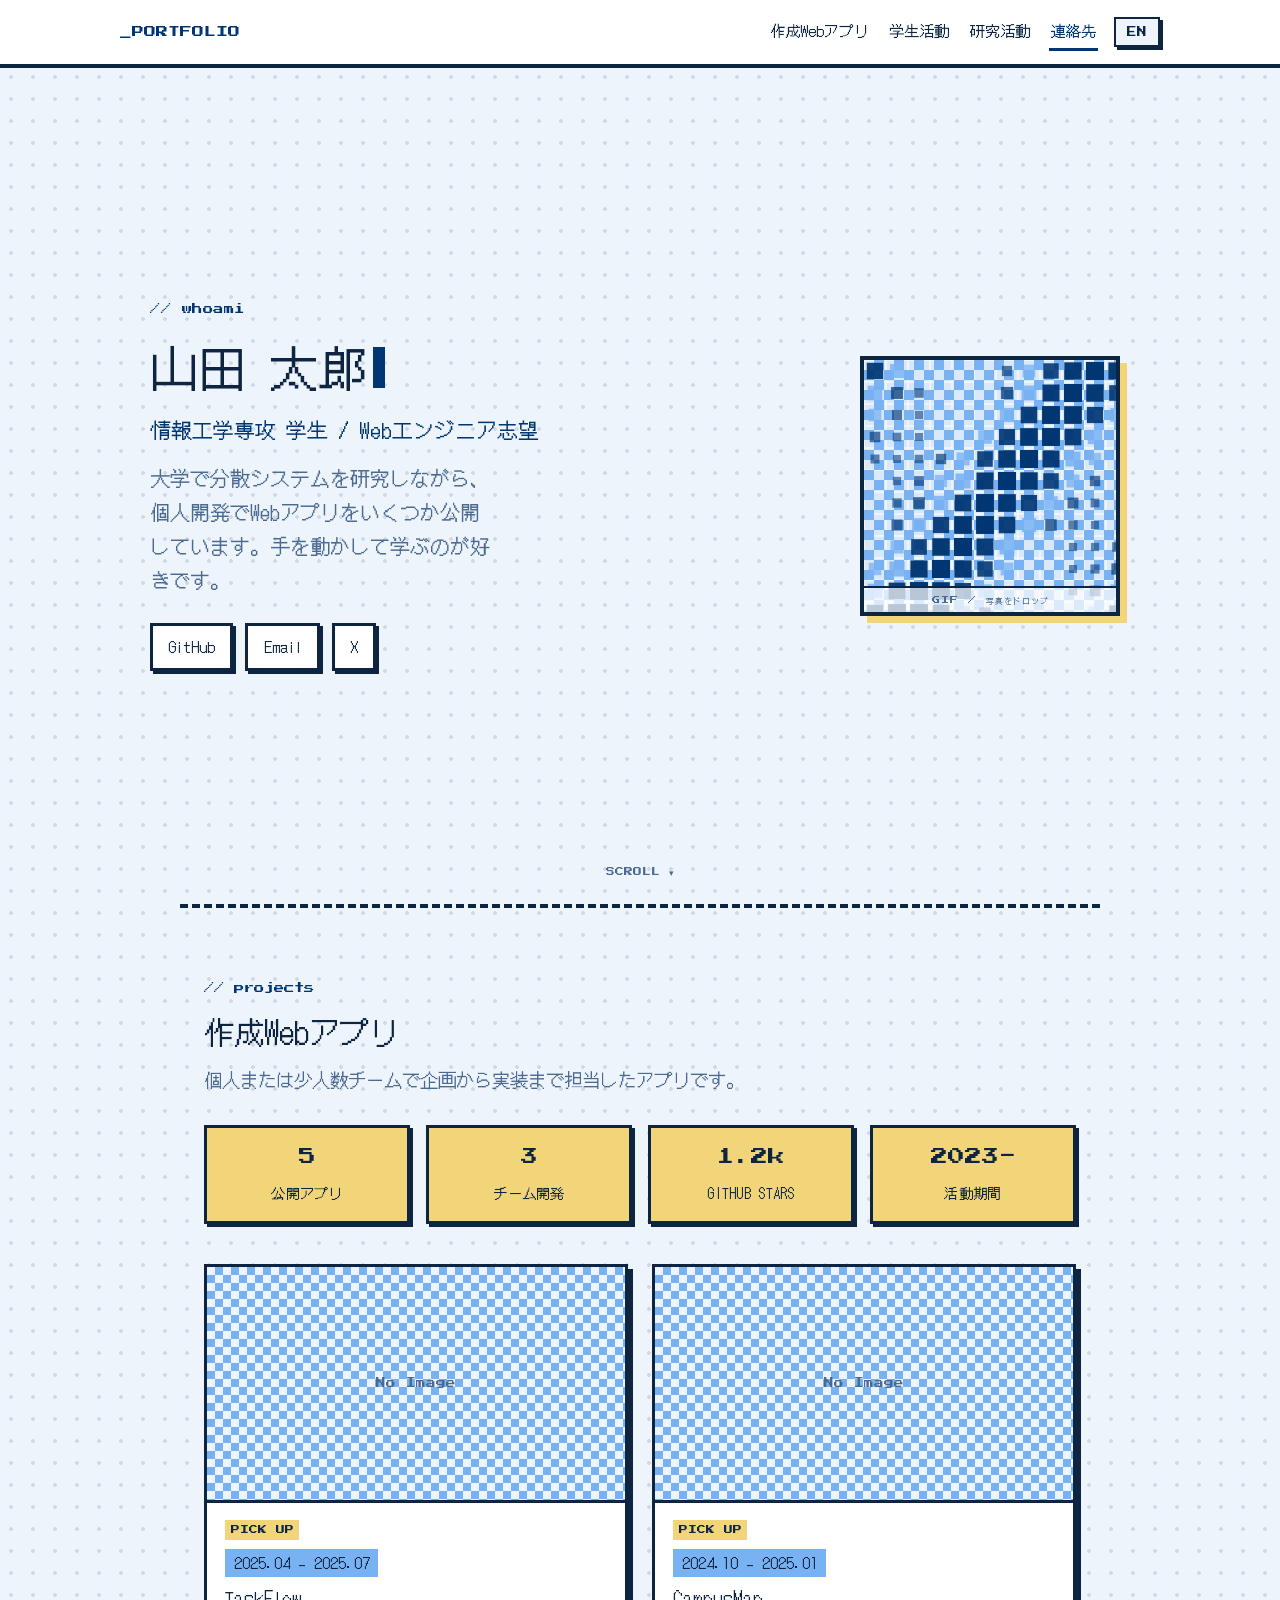
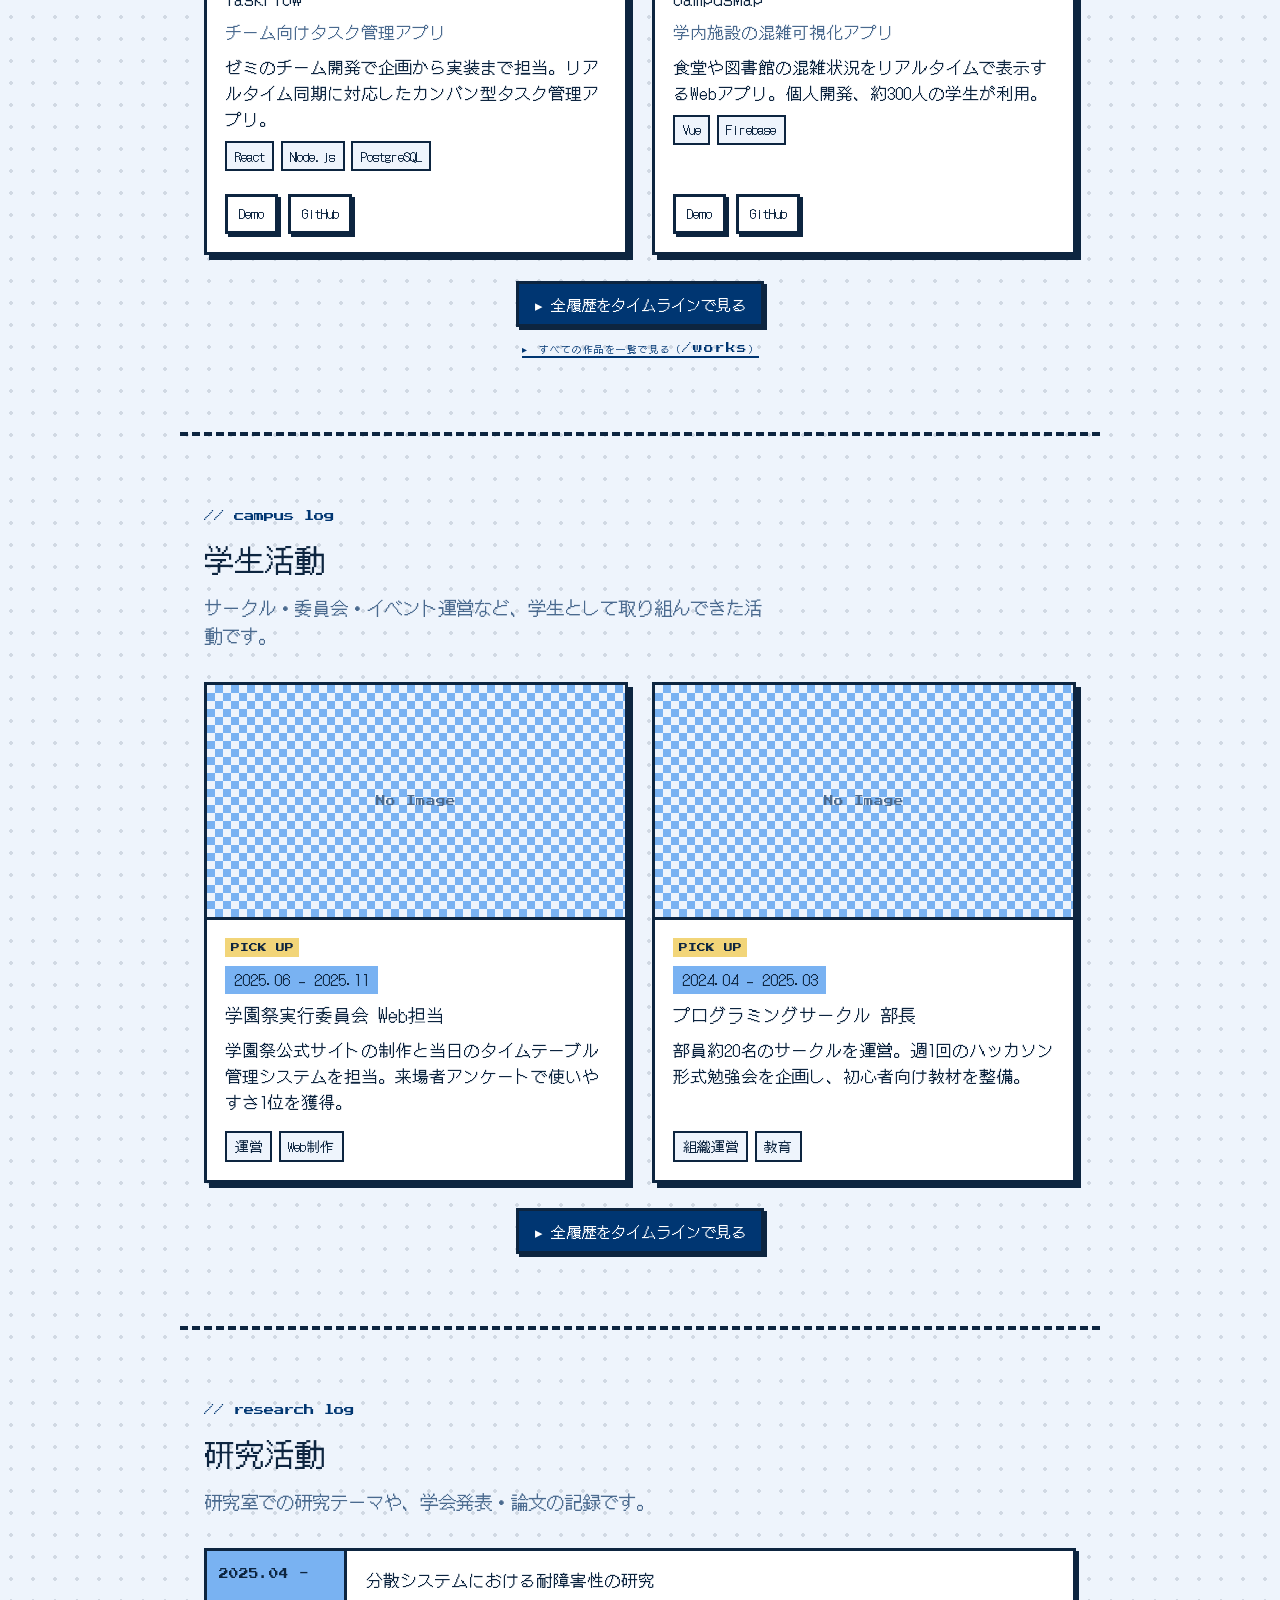
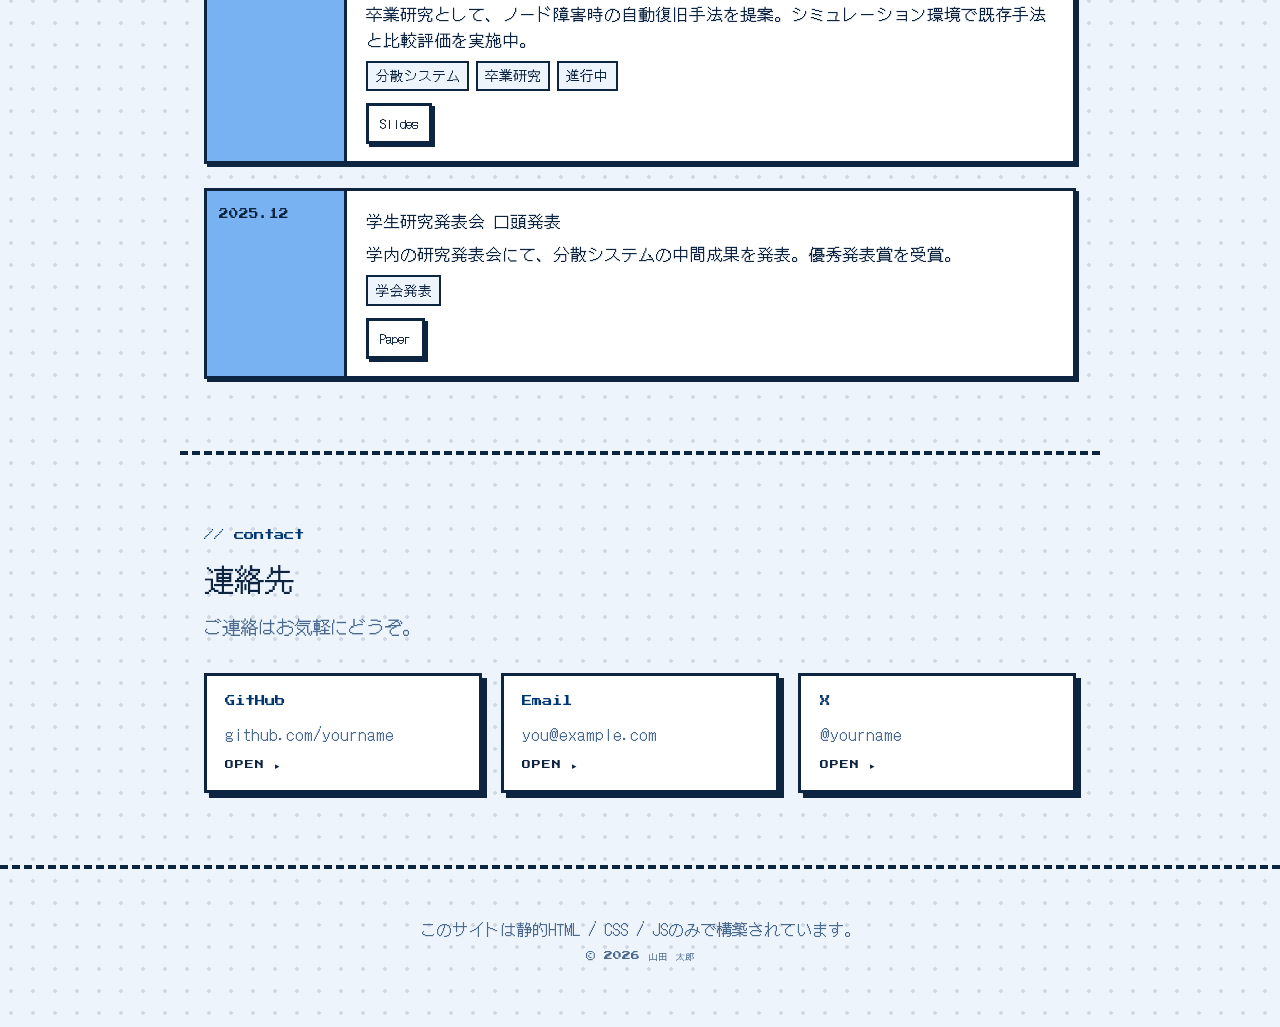
==== commit f583e3fa: "feat: /works一覧ページ + Sveltia CMS + アイスブルーホワイト背景 - コンテンツを data/portfolio.json に単一ソース化（store は fetch 方式" ====
--- a/index.html
+++ b/index.html
@@ -50,6 +50,7 @@
       <div id="pf-apps-body"></div>
       <div class="pf-toggle-wrap">
         <button class="pf-btn pf-btn-accent" id="pf-apps-toggle" type="button"></button>
+        <div><a class="pf-toggle-link" href="works/" id="pf-apps-all"></a></div>
       </div>
     </section>
 
@@ -90,6 +91,5 @@
 </div>
 
 <script type="module" src="js/main.js"></script>
-<script type="module" src="js/cms.js"></script>
 </body>
 </html>
--- a/css/style.css
+++ b/css/style.css
@@ -17,8 +17,8 @@
 
 /* ─── Tokens (light) ────────────────────────────────────────── */
 .pf-root{
-  --bg:#cce4ff;--panel:#ffffff;--ink:#0d2540;--soft:#4a6a8f;--border:#0d2540;--brand:#003672;
-  --accent:#003672;--accent-ink:#ffffff;--badge:#f2d579;--period:#79b2f2;--checker-a:#79b2f2;--checker-b:#cce4ff;
+  --bg:#eef4fc;--panel:#ffffff;--ink:#0d2540;--soft:#4a6a8f;--border:#0d2540;--brand:#003672;
+  --accent:#003672;--accent-ink:#ffffff;--badge:#f2d579;--period:#79b2f2;--checker-a:#79b2f2;--checker-b:#eef4fc;
   --dot:rgba(13,37,64,0.13);
   --checker:linear-gradient(45deg,var(--checker-a) 25%,transparent 25%),linear-gradient(-45deg,var(--checker-a) 25%,transparent 25%),linear-gradient(45deg,transparent 75%,var(--checker-a) 75%),linear-gradient(-45deg,transparent 75%,var(--checker-a) 75%);
   --fdisp:'DotGothic16',monospace;--fbody:'DotGothic16',monospace;--fpix:'Press Start 2P','DotGothic16',monospace;
@@ -154,6 +154,22 @@
 
 .pf-hidden{display:none !important}
 
+/* トグル列の二次リンク（トップ→/works 導線など） */
+.pf-toggle-link{display:inline-block;margin-top:.9rem;font-family:var(--fpix);font-size:.6rem;letter-spacing:1px;color:var(--accent);text-decoration:none;border-bottom:2px solid var(--accent)}
+.pf-toggle-link:hover{background:var(--accent);color:var(--accent-ink)}
+
+/* ═══ WORKS（成果物一覧ページ /works） ═════════════════════ */
+/* フィルタチップ */
+.pf-filter{display:flex;flex-wrap:wrap;gap:.6rem;margin:0 0 1.6rem}
+.pf-filter-chip{font-family:var(--fdisp);font-size:.9rem;color:var(--ink);background:var(--panel);border:2px solid var(--border);box-shadow:2px 2px 0 var(--border);padding:.35em .8em;cursor:pointer}
+.pf-filter-chip:active{transform:translate(2px,2px);box-shadow:0 0 0 var(--border)}
+.pf-filter-chip.pf-on{color:var(--accent-ink);background:var(--accent)}
+.pf-works-count{color:var(--soft);font-size:1rem;margin:0 0 1.2rem}
+/* 密グリッド + 画面外カードのレンダリングをスキップ（大量表示でも軽量） */
+.pf-works-grid{display:grid;grid-template-columns:repeat(auto-fill,minmax(280px,1fr));gap:1.5rem}
+.pf-works-grid .pf-card{content-visibility:auto;contain-intrinsic-size:auto 360px}
+.pf-works-empty{color:var(--soft);font-size:1.1rem;padding:2rem 0}
+
 /* ═══ RESPONSIVE ════════════════════════════════════════════ */
 /* タブレット以下: ヘッダーを縦に整理、グリッド幅を緩める */
 @media (max-width: 760px){
@@ -176,6 +192,7 @@
   .pf-bio{font-size:1.15rem}
   .pf-role{font-size:1.15rem}
   .pf-grid{grid-template-columns:1fr;gap:1.25rem}
+  .pf-works-grid{grid-template-columns:1fr;gap:1.25rem}
   .pf-highlights{grid-template-columns:repeat(2,1fr)}
   .pf-research-card{grid-template-columns:1fr}
   .pf-research-period{border-right:none;border-bottom:3px solid var(--border);font-size:.55rem}
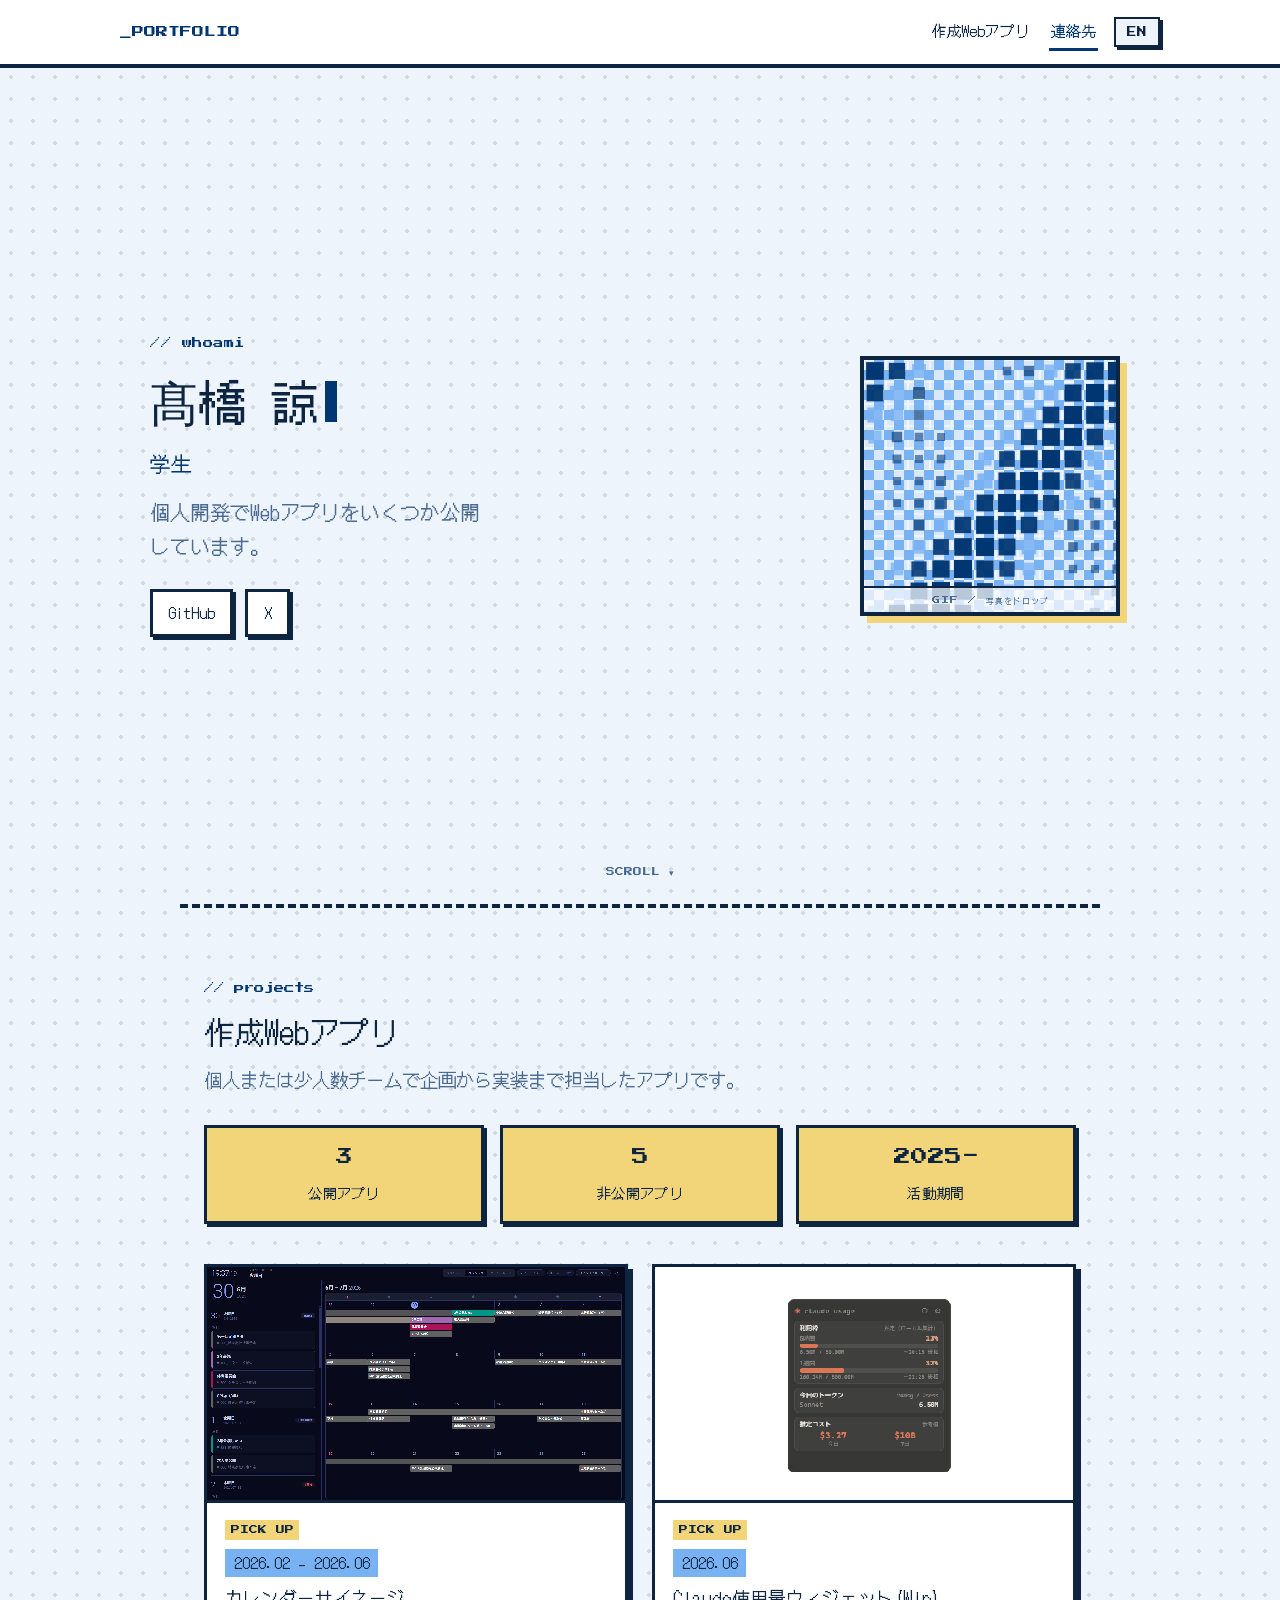
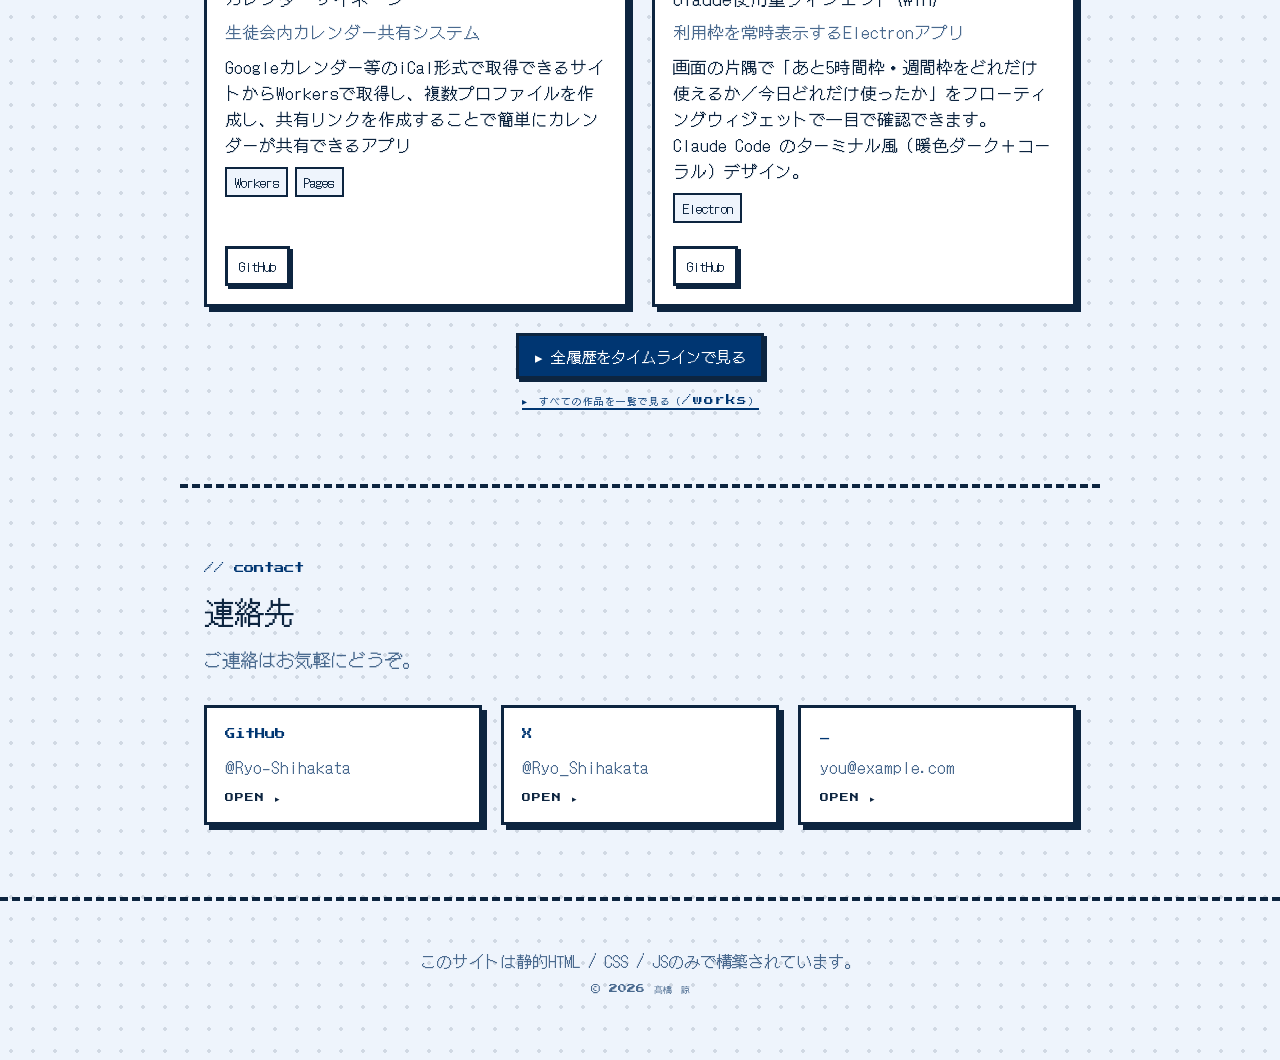
==== commit cfd03a94: "feat(layout): 学生活動・研究活動セクションを一旦非表示にする CONFIG.showStudent / showResearch を false にし、ナビ・スクロール スパイ・描画から" ====
--- a/index.html
+++ b/index.html
@@ -4,7 +4,7 @@
   <meta charset="utf-8">
   <meta name="viewport" content="width=device-width, initial-scale=1">
   <title>5HKT — Portfolio</title>
-  <meta name="description" content="ピクセル調の個人ポートフォリオ — プロフィール / 作成Webアプリ / 学生活動 / 研究活動 / 連絡先">
+  <meta name="description" content="個人ポートフォリオ — プロフィール / 作成Webアプリ / 連絡先">
   <link rel="stylesheet" href="css/style.css">
 </head>
 <body>
@@ -54,8 +54,8 @@
       </div>
     </section>
 
-    <!-- STUDENT -->
-    <section class="pf-section" id="student">
+    <!-- STUDENT（CONFIG.showStudent = false のあいだ非表示） -->
+    <section class="pf-section pf-hidden" id="student">
       <p class="pf-sec-kicker">// campus log</p>
       <h2 class="pf-sec-title" id="pf-stud-title"></h2>
       <p class="pf-sec-lead" id="pf-stud-lead"></p>
@@ -65,8 +65,8 @@
       </div>
     </section>
 
-    <!-- RESEARCH -->
-    <section class="pf-section" id="research">
+    <!-- RESEARCH（CONFIG.showResearch = false のあいだ非表示） -->
+    <section class="pf-section pf-hidden" id="research">
       <p class="pf-sec-kicker">// research log</p>
       <h2 class="pf-sec-title" id="pf-research-title"></h2>
       <p class="pf-sec-lead" id="pf-research-lead"></p>
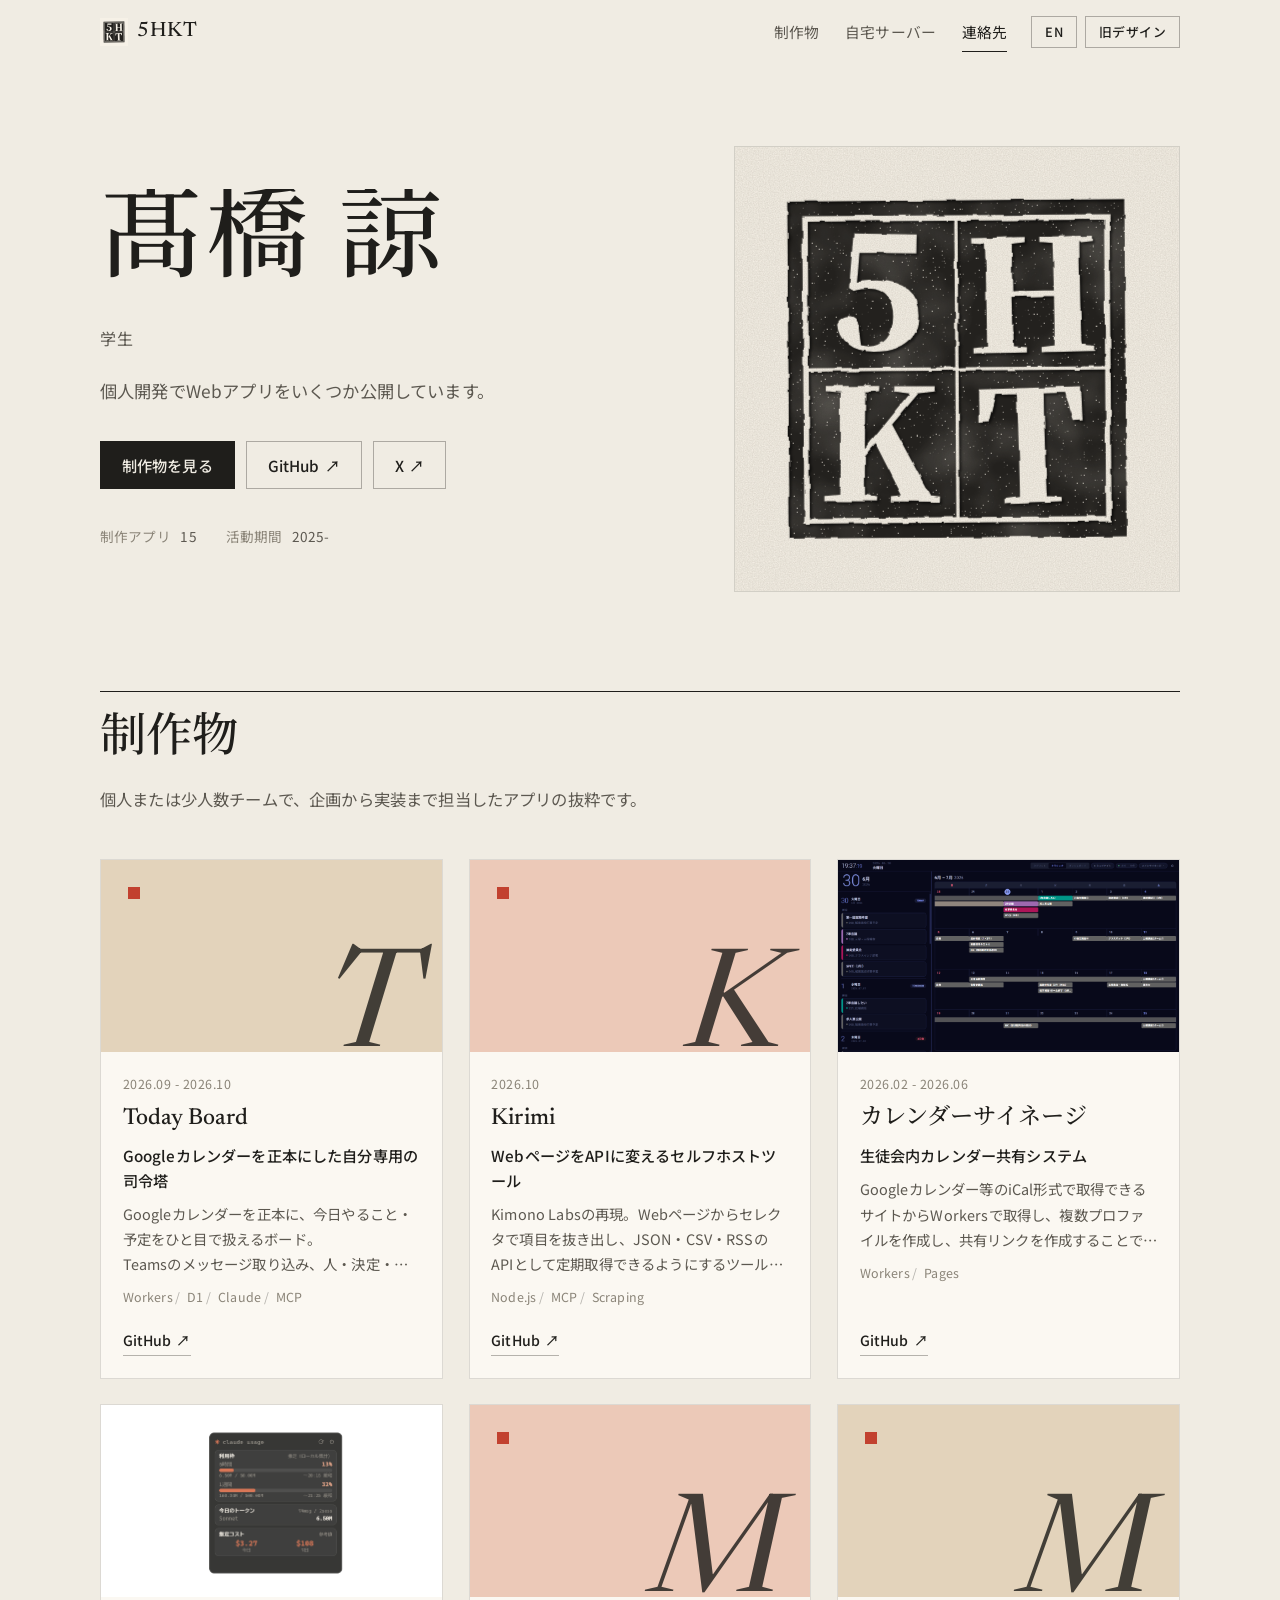
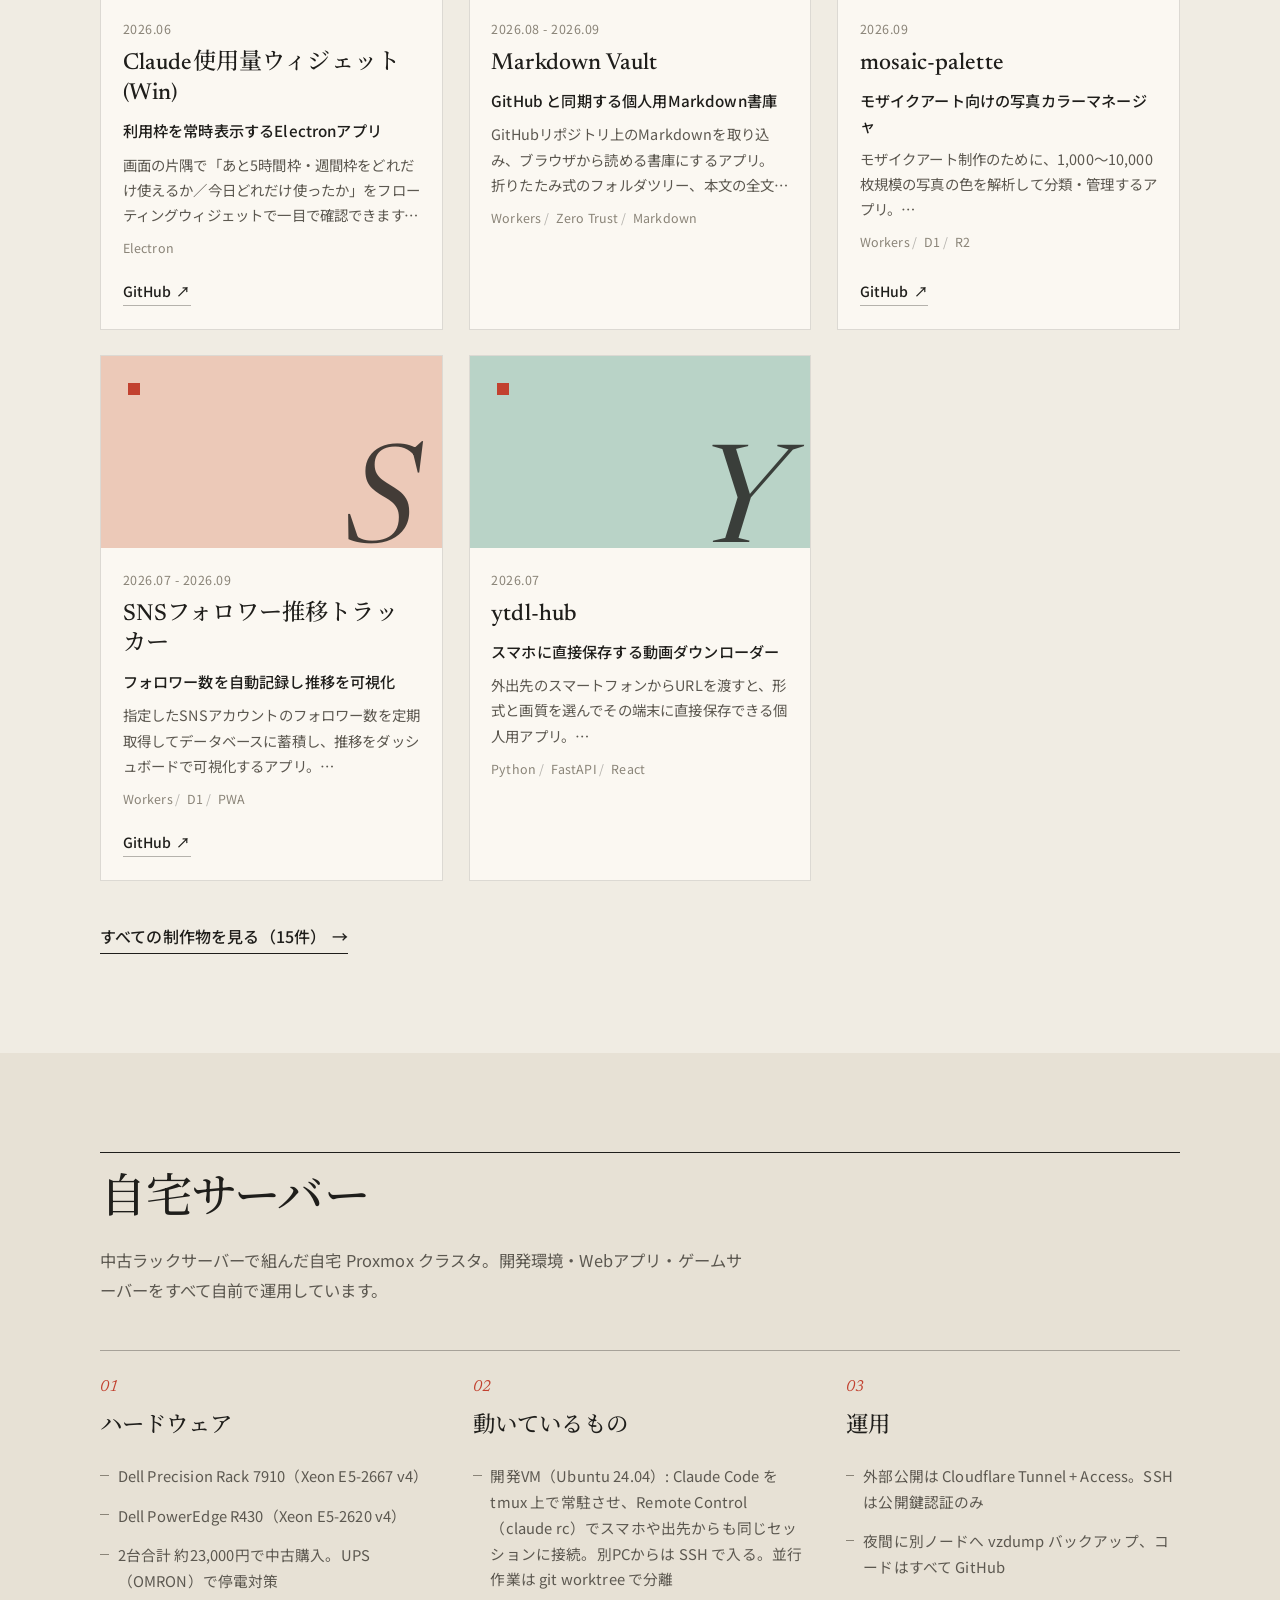
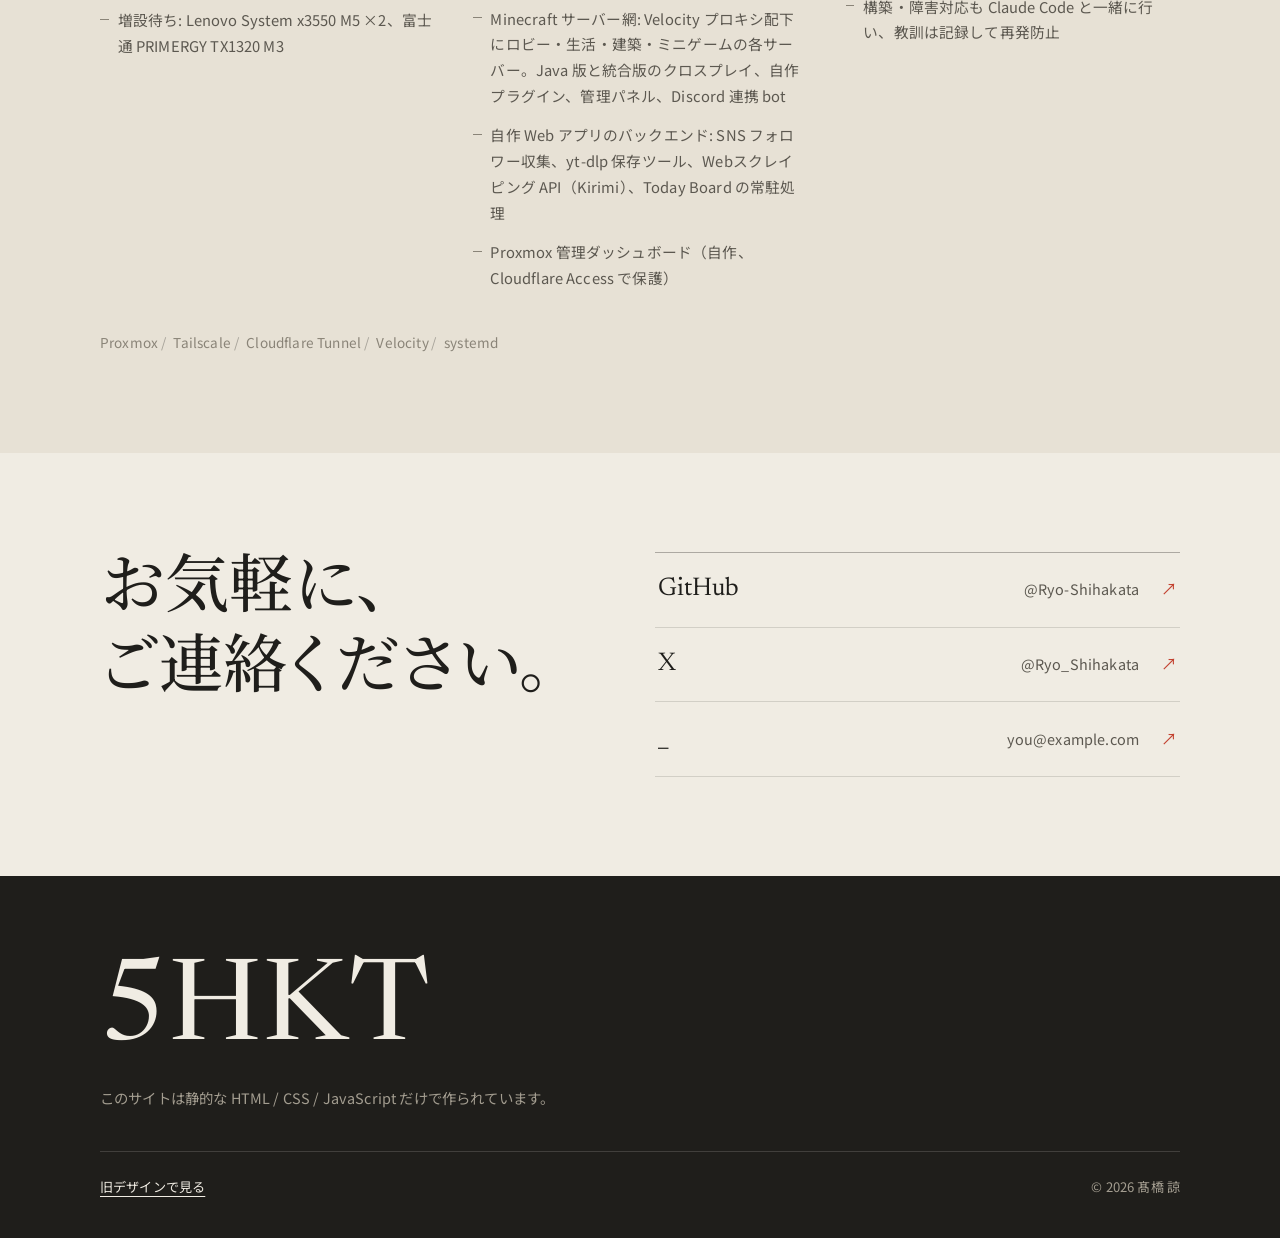
==== commit 61014546: "feat: サイトを新デザインに刷新し、旧デザインを /classic に移す - 旧デザイン（ピクセル調）は背景のドット柄を外して /classic/・/classic/works/ へ移動 - 新" ====
--- a/index.html
+++ b/index.html
@@ -1,94 +1,101 @@
 <!DOCTYPE html>
-<html lang="ja" data-lang="ja">
+<html lang="ja">
 <head>
   <meta charset="utf-8">
   <meta name="viewport" content="width=device-width, initial-scale=1">
   <title>5HKT — Portfolio</title>
-  <meta name="description" content="個人ポートフォリオ — プロフィール / 作成Webアプリ / 連絡先">
+  <meta name="description" content="個人ポートフォリオ — 作成Webアプリ / 自宅サーバー / 連絡先">
+  <meta name="color-scheme" content="light dark">
+  <!-- 旧デザインを選んだ人は /classic/ へ（選択は js/style-pref.js が保存） -->
+  <script>document.documentElement.classList.add('js');try{if(localStorage.getItem('pf_style')==='classic')location.replace('classic/'+location.hash)}catch(e){}</script>
+  <link rel="icon" href="assets/icon/favicon.svg" type="image/svg+xml">
+  <link rel="icon" href="assets/icon/favicon-32.png" sizes="32x32" type="image/png">
+  <link rel="apple-touch-icon" href="assets/icon/apple-touch-icon.png">
+  <link rel="preconnect" href="https://fonts.googleapis.com">
+  <link rel="preconnect" href="https://fonts.gstatic.com" crossorigin>
+  <link rel="stylesheet" href="https://fonts.googleapis.com/css2?family=Newsreader:ital,opsz,wght@0,6..72,400;0,6..72,500;1,6..72,400&family=Noto+Sans+JP:wght@400;500;700&family=Noto+Serif+JP:wght@500;600&display=swap">
   <link rel="stylesheet" href="css/style.css">
 </head>
 <body>
-<div class="pf-root" id="pf-root">
 
-  <!-- NAV -->
-  <header class="pf-header">
-    <div class="pf-header-inner">
-      <a href="#top" class="pf-logo">_PORTFOLIO</a>
-      <nav class="pf-nav" id="pf-nav"></nav>
-      <button class="pf-lang" id="pf-lang" type="button"></button>
+  <header class="site-header" id="site-header">
+    <div class="wrap header-inner">
+      <a href="./" class="brand" aria-label="5HKT">
+        <span class="brand-mark" id="brand-mark" aria-hidden="true"></span>
+        <span class="brand-name">5HKT</span>
+      </a>
+      <nav class="nav" id="nav" aria-label="Sections"></nav>
+      <div class="header-tools">
+        <button class="pill-btn" id="lang" type="button"></button>
+        <a class="pill-btn" id="style-switch" href="classic/" data-style-switch="classic"></a>
+      </div>
     </div>
   </header>
 
   <main id="top">
 
     <!-- HERO -->
-    <section class="pf-hero">
-      <div class="pf-hero-inner">
-        <div class="pf-hero-text">
-          <p class="pf-kicker">// whoami</p>
-          <h1 class="pf-name"><span id="pf-name"></span><span class="pf-caret"></span></h1>
-          <p class="pf-role" id="pf-role"></p>
-          <p class="pf-bio" id="pf-bio"></p>
-          <div class="pf-hero-links" id="pf-hero-links"></div>
+    <section class="hero">
+      <div class="wrap hero-grid">
+        <div class="hero-copy">
+          <h1 class="hero-title" id="hero-title"></h1>
+          <p class="hero-role hero-in" style="--d:2" id="hero-role"></p>
+          <p class="hero-lead hero-in" style="--d:3" id="hero-lead"></p>
+          <div class="hero-actions hero-in" style="--d:4" id="hero-actions"></div>
+          <dl class="facts hero-in" style="--d:5" id="facts"></dl>
         </div>
-        <div class="pf-hero-avatar">
-          <div class="pf-avatar-frame">
-            <canvas class="pf-avatar-canvas" id="pf-canvas"></canvas>
-            <span class="pf-avatar-cap" id="pf-hero-cap"></span>
-          </div>
-        </div>
-      </div>
-      <div class="pf-scroll">SCROLL ▾</div>
-    </section>
-
-    <!-- WEB APPS -->
-    <section class="pf-section" id="webapps">
-      <p class="pf-sec-kicker">// projects</p>
-      <h2 class="pf-sec-title" id="pf-apps-title"></h2>
-      <p class="pf-sec-lead" id="pf-apps-lead"></p>
-      <div id="pf-highlights"></div>
-      <div id="pf-apps-body"></div>
-      <div class="pf-toggle-wrap">
-        <button class="pf-btn pf-btn-accent" id="pf-apps-toggle" type="button"></button>
-        <div><a class="pf-toggle-link" href="works/" id="pf-apps-all"></a></div>
+        <figure class="hero-art" id="hero-art" aria-hidden="true"></figure>
       </div>
     </section>
 
-    <!-- STUDENT（CONFIG.showStudent = false のあいだ非表示） -->
-    <section class="pf-section pf-hidden" id="student">
-      <p class="pf-sec-kicker">// campus log</p>
-      <h2 class="pf-sec-title" id="pf-stud-title"></h2>
-      <p class="pf-sec-lead" id="pf-stud-lead"></p>
-      <div id="pf-stud-body"></div>
-      <div class="pf-toggle-wrap">
-        <button class="pf-btn pf-btn-accent" id="pf-stud-toggle" type="button"></button>
+    <!-- WORKS（PICK UP の抜粋） -->
+    <section class="section" id="works">
+      <div class="wrap">
+        <div class="section-head reveal">
+          <h2 class="section-title" id="works-title"></h2>
+          <p class="section-lead" id="works-lead"></p>
+        </div>
+        <div class="card-grid" id="works-grid"></div>
+        <div class="section-foot reveal">
+          <a class="text-link" href="works/" id="works-all"></a>
+        </div>
       </div>
     </section>
 
-    <!-- RESEARCH（CONFIG.showResearch = false のあいだ非表示） -->
-    <section class="pf-section pf-hidden" id="research">
-      <p class="pf-sec-kicker">// research log</p>
-      <h2 class="pf-sec-title" id="pf-research-title"></h2>
-      <p class="pf-sec-lead" id="pf-research-lead"></p>
-      <div class="pf-research-list" id="pf-research-body"></div>
+    <!-- HOMELAB -->
+    <section class="section section-alt" id="homelab" hidden>
+      <div class="wrap">
+        <div class="section-head reveal">
+          <h2 class="section-title" id="lab-title"></h2>
+          <p class="section-lead" id="lab-lead"></p>
+        </div>
+        <div class="lab-grid" id="lab-grid"></div>
+        <ul class="tag-row reveal" id="lab-tags"></ul>
+      </div>
     </section>
 
     <!-- CONTACT -->
-    <section class="pf-section" id="contact">
-      <p class="pf-sec-kicker">// contact</p>
-      <h2 class="pf-sec-title" id="pf-contact-title"></h2>
-      <p class="pf-sec-lead" id="pf-contact-lead"></p>
-      <div class="pf-contact-grid" id="pf-contact-body"></div>
+    <section class="section" id="contact">
+      <div class="wrap contact-grid">
+        <div class="reveal">
+          <h2 class="section-title section-title-lg" id="contact-title"></h2>
+        </div>
+        <ul class="contact-list" id="contact-list"></ul>
+      </div>
     </section>
 
   </main>
 
-  <footer class="pf-footer">
-    <p id="pf-footer-text"></p>
-    <p class="pf-footer-copy" id="pf-footer-copy"></p>
+  <footer class="site-footer">
+    <div class="wrap footer-inner">
+      <p class="footer-brand">5HKT</p>
+      <p class="footer-note" id="footer-note"></p>
+      <p class="footer-meta">
+        <a href="classic/" data-style-switch="classic" id="footer-style"></a>
+        <span id="footer-copy"></span>
+      </p>
+    </div>
   </footer>
-
-</div>
 
 <script type="module" src="js/main.js"></script>
 </body>
--- a/css/style.css
+++ b/css/style.css
@@ -1,213 +1,235 @@
 /* ═══════════════════════════════════════════════════════════════
-   ピクセル・ポートフォリオ — スタイル
-   Design Tokens（light / dark）+ 全コンポーネント
-   border-radius は基本 0 / 影はハードシャドウ（ぼかし無し）
+   5HKT ポートフォリオ（新デザイン） — スタイル
+   生成りの紙色 + 墨 + 朱の一点。見出しは明朝/セリフ、本文はゴシック。
+   角丸・影・すりガラス・ピル型は使わない。四角と罫線と余白で組む。
+   動きは控えめに（reduced-motion で停止）。
+   旧デザインは css/classic.css（/classic/）
    ═══════════════════════════════════════════════════════════════ */
 
-/* ─── Self-hosted fonts ─────────────────────────────────────── */
-@font-face{font-family:"Press Start 2P";font-style:normal;font-weight:400;font-display:swap;src:url("../assets/fonts/press-start-2p-latin-400-normal.woff2") format("woff2")}
-@font-face{font-family:"VT323";font-style:normal;font-weight:400;font-display:swap;src:url("../assets/fonts/vt323-latin-400-normal.woff2") format("woff2")}
-@font-face{font-family:"DotGothic16";font-style:normal;font-weight:400;font-display:swap;unicode-range:U+0000-00FF,U+2000-206F;src:url("../assets/fonts/dotgothic16-latin-400-normal.woff2") format("woff2")}
-@font-face{font-family:"DotGothic16";font-style:normal;font-weight:400;font-display:swap;src:url("../assets/fonts/dotgothic16-japanese-400-normal.woff2") format("woff2")}
-
-/* ─── Reset ─────────────────────────────────────────────────── */
-*{box-sizing:border-box}
-html{scroll-behavior:smooth}
-body{margin:0}
-
-/* ─── Tokens (light) ────────────────────────────────────────── */
-.pf-root{
-  --bg:#eef4fc;--panel:#ffffff;--ink:#0d2540;--soft:#4a6a8f;--border:#0d2540;--brand:#003672;
-  --accent:#003672;--accent-ink:#ffffff;--badge:#f2d579;--period:#79b2f2;--checker-a:#79b2f2;--checker-b:#eef4fc;
-  --dot:rgba(13,37,64,0.13);
-  --checker:linear-gradient(45deg,var(--checker-a) 25%,transparent 25%),linear-gradient(-45deg,var(--checker-a) 25%,transparent 25%),linear-gradient(45deg,transparent 75%,var(--checker-a) 75%),linear-gradient(-45deg,transparent 75%,var(--checker-a) 75%);
-  --fdisp:'DotGothic16',monospace;--fbody:'DotGothic16',monospace;--fpix:'Press Start 2P','DotGothic16',monospace;
-  color:var(--ink);
-  font-family:var(--fbody);
-  font-size:18px;
-  line-height:1.55;
-  min-height:100vh;
-  -webkit-font-smoothing:none;
-  background-color:var(--bg);
-  background-image:radial-gradient(var(--dot) 1.6px,transparent 1.6px);
-  background-size:22px 22px;
-}
-/* 英語時のフォント差し替え（JS が html[data-lang] を切替） */
-html[data-lang="en"] .pf-root{
-  --fdisp:'Press Start 2P','DotGothic16',monospace;
-  --fbody:'VT323','DotGothic16',monospace;
-}
-/* グリッド背景 OFF */
-.pf-root.pf-nogrid{--dot:transparent}
-
-/* ─── Tokens (dark, OS 追従) ────────────────────────────────── */
+/* ─── Tokens ─────────────────────────────────────────────────── */
+:root{
+  --bg:#f0ece3;            /* 生成り */
+  --surface:#fbf8f2;       /* カード地 */
+  --surface-2:#e7e1d5;     /* 一段沈んだ面 */
+  --ink:#1f1e1b;           /* 墨 */
+  --ink-2:#5c5850;         /* 補助テキスト */
+  --ink-3:#8a8478;         /* さらに弱い */
+  --line:rgba(31,30,27,.14);
+  --line-strong:rgba(31,30,27,.32);
+  --accent:#c2412f;        /* 朱 */
+  --accent-ink:#fbf8f2;
+  --tone-0:#b9d3c7; --tone-1:#e3d3bb; --tone-2:#dfe6ec; --tone-3:#ecc9b8; --tone-4:#d6d0e2;
+  --footer-bg:#1f1e1b; --footer-ink:#f0ece3; --footer-ink-2:#a39d90;
+
+  --serif:'Newsreader','Noto Serif JP','Hiragino Mincho ProN','Yu Mincho',serif;
+  --sans:'Noto Sans JP',system-ui,-apple-system,'Hiragino Sans','Yu Gothic UI',sans-serif;
+  --wrap:1160px;
+  --gutter:clamp(16px,4vw,40px);
+  --ease:cubic-bezier(.2,.7,.2,1);
+  color-scheme:light dark;
+}
 @media (prefers-color-scheme: dark){
-  .pf-root{
-    --bg:#141417;--panel:#1c1e25;--ink:#e2e7e7;--soft:#838e9a;--border:#5f6579;--brand:#4f93d6;
-    --accent:#4f93d6;--accent-ink:#141417;--badge:#1c1e25;--period:rgba(0,67,122,.32);
-    --checker-a:#1c1e25;--checker-b:#141417;--dot:rgba(226,231,231,0.08);
+  :root{
+    --bg:#191815; --surface:#22211d; --surface-2:#2b2925;
+    --ink:#f0ece3; --ink-2:#b3ad9f; --ink-3:#86806f;
+    --line:rgba(240,236,227,.12); --line-strong:rgba(240,236,227,.3);
+    --accent:#e0664f; --accent-ink:#191815;
+    --tone-0:#2e3b35; --tone-1:#3a3328; --tone-2:#2b3238; --tone-3:#40302a; --tone-4:#332f3c;
+    --footer-bg:#11100e; --footer-ink:#f0ece3; --footer-ink-2:#8f897c;
   }
-  .pf-root.pf-nogrid{--dot:transparent}
-}
-
-/* ─── Keyframes ─────────────────────────────────────────────── */
-@keyframes pf-bounce{0%,100%{transform:translate(-50%,0)}50%{transform:translate(-50%,6px)}}
-@keyframes pf-blink{0%,55%{opacity:1}56%,100%{opacity:0}}
-
-/* ═══ HEADER / NAV ══════════════════════════════════════════ */
-.pf-header{position:sticky;top:0;z-index:50;background:var(--panel);border-bottom:4px solid var(--border)}
-.pf-header-inner{max-width:1080px;margin:0 auto;min-height:64px;display:flex;align-items:center;justify-content:space-between;gap:1rem;padding:.55rem 1.25rem;flex-wrap:wrap}
-.pf-logo{font-family:var(--fpix);font-size:.75rem;color:var(--brand);text-decoration:none;white-space:nowrap}
-.pf-nav{display:flex;gap:1.1rem;flex-wrap:wrap;margin-left:auto}
-.pf-nav a{font-family:var(--fdisp);font-size:.95rem;text-decoration:none;padding:.35rem .1rem;border-bottom:3px solid transparent;color:var(--ink);white-space:nowrap}
-.pf-nav a.pf-active{border-bottom-color:var(--brand);color:var(--brand)}
-.pf-lang{font-family:var(--fpix);font-size:.6rem;padding:.5rem .7rem;background:var(--bg);color:var(--ink);border:2px solid var(--border);box-shadow:3px 3px 0 var(--border);cursor:pointer}
-.pf-lang:active{transform:translate(3px,3px);box-shadow:0 0 0 var(--border)}
-
-/* ═══ HERO ══════════════════════════════════════════════════ */
-.pf-hero{min-height:calc(100vh - 64px);display:flex;flex-direction:column;justify-content:center;position:relative;padding:5rem 1.5rem}
-.pf-hero-inner{max-width:980px;margin:0 auto;width:100%;display:flex;flex-wrap:wrap-reverse;align-items:center;justify-content:space-between;gap:3rem}
-.pf-hero-text{flex:1 1 360px;min-width:300px}
-.pf-kicker{font-family:var(--fpix);font-size:.65rem;color:var(--accent);letter-spacing:.05em;margin:0 0 1rem}
-.pf-name{font-family:var(--fdisp);font-weight:400;font-size:clamp(1.9rem,5.5vw,3rem);line-height:1.4;margin:0 0 .8rem}
-.pf-caret{display:inline-block;width:.5ch;height:.85em;background:var(--accent);margin-left:.15em;vertical-align:-1px;animation:pf-blink 1.1s steps(1) infinite}
-.pf-role{color:var(--accent);font-size:1.3rem;margin:0 0 1rem}
-.pf-bio{color:var(--soft);font-size:1.25rem;line-height:1.7;margin:0 0 1.6rem;max-width:34ch}
-.pf-hero-links{display:flex;flex-wrap:wrap;gap:.75rem}
-.pf-hero-avatar{flex:0 0 auto;display:flex;justify-content:center;width:100%;max-width:280px;margin:0 auto}
-.pf-avatar-frame{position:relative;width:min(260px,72vw);aspect-ratio:1/1;background-image:var(--checker);background-size:20px 20px;background-position:0 0,0 10px,10px -10px,-10px 0;background-color:var(--checker-b);border:4px solid var(--border);box-shadow:7px 7px 0 var(--badge);overflow:hidden}
-.pf-avatar-canvas{position:absolute;inset:0;width:100%;height:100%;display:block;image-rendering:pixelated}
-.pf-avatar-img{position:absolute;inset:0;width:100%;height:100%;object-fit:cover;image-rendering:pixelated;display:block}
-.pf-avatar-cap{position:absolute;left:0;right:0;bottom:0;text-align:center;font-family:var(--fpix);font-size:.5rem;letter-spacing:1px;color:var(--soft);background:color-mix(in srgb,var(--panel) 72%,transparent);padding:6px 4px;border-top:2px solid var(--border)}
-.pf-scroll{position:absolute;bottom:1.6rem;left:50%;transform:translateX(-50%);font-family:var(--fpix);font-size:.55rem;color:var(--soft);animation:pf-bounce 2.2s ease-in-out infinite}
-
-/* ═══ SECTION 共通 ══════════════════════════════════════════ */
-.pf-section{max-width:920px;margin:0 auto;padding:4.5rem 1.5rem;border-top:4px dashed var(--border);scroll-margin-top:80px}
-.pf-sec-kicker{font-family:var(--fpix);font-size:.65rem;color:var(--accent);margin:0 0 .75rem}
-.pf-sec-title{font-family:var(--fdisp);font-weight:400;font-size:clamp(1.3rem,3.5vw,1.9rem);margin:0 0 .6rem}
-.pf-sec-lead{color:var(--soft);font-size:1.15rem;max-width:560px;margin:0 0 2rem}
-
-/* ═══ ピクセルボタン（共通） ════════════════════════════════ */
-.pf-btn{font-family:var(--fdisp);font-size:.95rem;color:var(--ink);background:var(--panel);border:3px solid var(--border);box-shadow:3px 3px 0 var(--border);padding:.6em 1em;text-decoration:none;display:inline-block;cursor:pointer}
-.pf-btn:active{transform:translate(3px,3px);box-shadow:0 0 0 var(--border)}
-.pf-btn-sm{padding:.5em .8em;font-size:.85rem}
-.pf-btn-accent{color:var(--accent-ink);background:var(--accent)}
-
-/* ═══ HIGHLIGHTS ════════════════════════════════════════════ */
-.pf-highlights{display:grid;grid-template-columns:repeat(auto-fit,minmax(130px,1fr));gap:1rem;margin-bottom:2.5rem}
-.pf-badge{background:var(--badge);border:3px solid var(--border);box-shadow:3px 3px 0 var(--border);padding:1rem .75rem;text-align:center}
-.pf-badge-val{display:block;font-family:var(--fpix);font-size:1.05rem;color:var(--ink);margin-bottom:.45rem}
-.pf-badge-lb{font-size:.9rem;color:var(--ink);text-transform:uppercase;letter-spacing:.02em}
-
-/* ═══ カード（核） ══════════════════════════════════════════ */
-.pf-grid{display:grid;grid-template-columns:repeat(auto-fit,minmax(260px,1fr));gap:1.5rem}
-.pf-card{background:var(--panel);border:3px solid var(--border);box-shadow:5px 5px 0 var(--border);display:flex;flex-direction:column;transition:transform .1s,box-shadow .1s}
-.pf-card:hover{transform:translate(-2px,-2px);box-shadow:7px 7px 0 var(--accent)}
-.pf-card-img{width:100%;aspect-ratio:16/9;border-bottom:3px solid var(--border);background-image:var(--checker);background-size:16px 16px;background-position:0 0,0 8px,8px -8px,-8px 0;background-color:var(--checker-b);display:flex;align-items:center;justify-content:center;overflow:hidden}
-.pf-card-img img{width:100%;height:100%;object-fit:cover;image-rendering:pixelated;display:block}
-.pf-card-noimg{font-family:var(--fpix);font-size:.6rem;color:var(--soft)}
-.pf-card-body{padding:1.1rem 1.15rem;display:flex;flex-direction:column;gap:.55rem;flex:1}
-.pf-pickup{align-self:flex-start;font-family:var(--fpix);font-size:.55rem;background:var(--badge);color:var(--ink);padding:.35em .6em}
-.pf-period{align-self:flex-start;background:var(--period);color:var(--ink);font-size:.95rem;padding:.15em .55em}
-.pf-card-title{font-family:var(--fdisp);font-weight:400;font-size:1.1rem;line-height:1.4;margin:0}
-.pf-card-sub{color:var(--soft);font-size:1.05rem;margin:0}
-.pf-card-desc{font-size:1.05rem;margin:0}
-.pf-tags{display:flex;flex-wrap:wrap;gap:.4rem}
-.pf-tag{font-family:var(--fdisp);font-size:.85rem;border:2px solid var(--border);padding:.2em .55em;background:var(--bg)}
-.pf-card-links{display:flex;flex-wrap:wrap;gap:.6rem;margin-top:auto;padding-top:.85rem}
-.pf-tags-bottom{margin-top:auto;padding-top:.5rem}
-.pf-toggle-wrap{text-align:center;margin-top:1.6rem}
-
-/* ═══ RESEARCH（横型カード） ════════════════════════════════ */
-.pf-research-list{display:flex;flex-direction:column;gap:1.5rem}
-.pf-research-card{background:var(--panel);border:3px solid var(--border);box-shadow:3px 3px 0 var(--border);display:grid;grid-template-columns:140px 1fr}
-.pf-research-period{background:var(--period);border-right:3px solid var(--border);padding:1rem .75rem;font-family:var(--fpix);font-size:.6rem;color:var(--ink);line-height:1.6}
-.pf-research-body{padding:1.1rem 1.2rem;display:flex;flex-direction:column;gap:.5rem}
-.pf-research-title{font-family:var(--fdisp);font-weight:400;font-size:1.05rem;line-height:1.45;margin:0}
-.pf-research-desc{font-size:1.05rem;margin:0}
-.pf-research-links{display:flex;flex-wrap:wrap;gap:.6rem;margin-top:.25rem}
-
-/* ═══ CONTACT ═══════════════════════════════════════════════ */
-.pf-contact-grid{display:grid;grid-template-columns:repeat(auto-fit,minmax(220px,1fr));gap:1.2rem}
-.pf-contact-card{display:flex;flex-direction:column;gap:.6rem;justify-content:space-between;min-height:120px;text-decoration:none;color:var(--ink);background:var(--panel);border:3px solid var(--border);box-shadow:5px 5px 0 var(--border);padding:1.1rem 1.15rem;transition:transform .1s,box-shadow .1s}
-.pf-contact-card:hover{transform:translate(-2px,-2px);box-shadow:7px 7px 0 var(--accent)}
-.pf-contact-label{font-family:var(--fpix);font-size:.65rem;color:var(--accent)}
-.pf-contact-sub{font-size:1.05rem;color:var(--soft)}
-.pf-contact-open{font-family:var(--fpix);font-size:.55rem;letter-spacing:1px}
-
-/* ═══ TIMELINE ══════════════════════════════════════════════ */
-.pf-timeline{position:relative;padding-left:2.5rem;margin-top:.5rem}
-.pf-timeline-line{position:absolute;left:.55rem;top:.4rem;bottom:.4rem;border-left:3px dashed var(--border)}
-.pf-timeline-entry{position:relative;margin-bottom:2rem}
-.pf-timeline-node{position:absolute;left:-2.5rem;top:.35rem;width:.85rem;height:.85rem;background:var(--accent);border:2px solid var(--border)}
-.pf-timeline-card{background:var(--panel);border:3px solid var(--border);box-shadow:3px 3px 0 var(--border);padding:1rem 1.1rem;display:flex;flex-direction:column;gap:.5rem}
-.pf-timeline-head{display:flex;align-items:center;gap:.6rem;flex-wrap:wrap}
-.pf-timeline-pickup{font-family:var(--fpix);font-size:.5rem;background:var(--badge);color:var(--ink);padding:.35em .55em}
-.pf-timeline-title{font-family:var(--fdisp);font-weight:400;font-size:1rem;line-height:1.45;margin:0}
-.pf-timeline-sub{color:var(--soft);font-size:1rem;margin:0}
-.pf-timeline-desc{font-size:1.02rem;margin:0}
-
-/* ═══ FOOTER ════════════════════════════════════════════════ */
-.pf-footer{text-align:center;padding:3rem 1.5rem 4rem;color:var(--soft);font-size:1rem;border-top:4px dashed var(--border)}
-.pf-footer p{margin:0 0 .5rem}
-.pf-footer-copy{margin:0 !important;font-family:var(--fpix);font-size:.55rem}
-
-.pf-hidden{display:none !important}
-
-/* トグル列の二次リンク（トップ→/works 導線など） */
-.pf-toggle-link{display:inline-block;margin-top:.9rem;font-family:var(--fpix);font-size:.6rem;letter-spacing:1px;color:var(--accent);text-decoration:none;border-bottom:2px solid var(--accent)}
-.pf-toggle-link:hover{background:var(--accent);color:var(--accent-ink)}
-
-/* ═══ WORKS（成果物一覧ページ /works） ═════════════════════ */
-/* フィルタチップ */
-.pf-filter{display:flex;flex-wrap:wrap;gap:.6rem;margin:0 0 1.6rem}
-.pf-filter-chip{font-family:var(--fdisp);font-size:.9rem;color:var(--ink);background:var(--panel);border:2px solid var(--border);box-shadow:2px 2px 0 var(--border);padding:.35em .8em;cursor:pointer}
-.pf-filter-chip:active{transform:translate(2px,2px);box-shadow:0 0 0 var(--border)}
-.pf-filter-chip.pf-on{color:var(--accent-ink);background:var(--accent)}
-.pf-works-count{color:var(--soft);font-size:1rem;margin:0 0 1.2rem}
-/* 密グリッド + 画面外カードのレンダリングをスキップ（大量表示でも軽量） */
-.pf-works-grid{display:grid;grid-template-columns:repeat(auto-fill,minmax(280px,1fr));gap:1.5rem}
-.pf-works-grid .pf-card{content-visibility:auto;contain-intrinsic-size:auto 360px}
-.pf-works-empty{color:var(--soft);font-size:1.1rem;padding:2rem 0}
-
-/* ═══ RESPONSIVE ════════════════════════════════════════════ */
-/* タブレット以下: ヘッダーを縦に整理、グリッド幅を緩める */
+}
+
+/* ─── Base ───────────────────────────────────────────────────── */
+*,*::before,*::after{box-sizing:border-box}
+html{scroll-behavior:smooth;-webkit-text-size-adjust:100%}
+body{margin:0;background:var(--bg);color:var(--ink);font-family:var(--sans);font-size:16px;line-height:1.8;letter-spacing:.01em;-webkit-font-smoothing:antialiased;text-rendering:optimizeLegibility}
+img{max-width:100%;display:block}
+a{color:inherit}
+:focus-visible{outline:2px solid var(--accent);outline-offset:3px}
+::selection{background:var(--accent);color:var(--accent-ink)}
+.wrap{max-width:var(--wrap);margin:0 auto;padding:0 var(--gutter)}
+[hidden]{display:none !important}
+
+.eyebrow{font-size:.88rem;color:var(--ink-2);margin:0 0 1rem;letter-spacing:.06em}
+.arr{display:inline-block;margin-left:.35em;transition:transform .35s var(--ease)}
+
+/* ─── Header ─────────────────────────────────────────────────── */
+.site-header{position:sticky;top:0;z-index:50;background:var(--bg);border-bottom:1px solid transparent;transition:border-color .3s}
+.site-header.is-scrolled{border-bottom-color:var(--line)}
+.header-inner{display:flex;align-items:center;gap:1.5rem;height:64px}
+.brand{display:flex;align-items:center;gap:.55rem;text-decoration:none;color:var(--ink)}
+.brand-mark{width:28px;height:28px;display:block}
+.brand-mark svg{width:100%;height:100%;display:block}
+.brand-name{font-family:var(--serif);font-size:1.3rem;font-weight:500;letter-spacing:.04em}
+.nav{display:flex;gap:1.6rem;margin-left:auto}
+.nav a{position:relative;font-size:.92rem;text-decoration:none;color:var(--ink-2);padding:.3rem 0;transition:color .2s}
+.nav a::after{content:'';position:absolute;left:0;right:0;bottom:-2px;height:1.5px;background:var(--ink);transform:scaleX(0);transform-origin:left;transition:transform .35s var(--ease)}
+.nav a:hover,.nav a.is-active{color:var(--ink)}
+.nav a:hover::after,.nav a.is-active::after{transform:scaleX(1)}
+.header-tools{display:flex;gap:.5rem}
+.pill-btn{font:500 .8rem/1 var(--sans);letter-spacing:.04em;color:var(--ink);background:transparent;border:1px solid var(--line-strong);padding:.55rem .8rem;cursor:pointer;text-decoration:none;white-space:nowrap;transition:background .2s,border-color .2s}
+.pill-btn:hover{background:var(--surface-2);border-color:var(--ink-3)}
+
+/* ─── Buttons / links ────────────────────────────────────────── */
+.btn{display:inline-flex;align-items:center;font:500 .95rem/1 var(--sans);text-decoration:none;padding:.95rem 1.3rem;transition:background .25s,color .25s,border-color .25s,transform .25s var(--ease)}
+.btn-primary{background:var(--ink);color:var(--bg);border:1px solid var(--ink)}
+.btn-primary:hover{background:var(--accent);border-color:var(--accent);color:var(--accent-ink)}
+.btn-ghost{color:var(--ink);border:1px solid var(--line-strong)}
+.btn-ghost:hover{border-color:var(--ink)}
+.btn:hover .arr{transform:translateX(3px)}
+.btn-ghost:hover .arr,.arrow-link:hover .arr,.contact-row:hover .arr{transform:translate(3px,-3px)}
+.text-link{display:inline-flex;align-items:center;font-weight:500;text-decoration:none;color:var(--ink);background:linear-gradient(currentColor,currentColor) 0 100%/100% 1px no-repeat;padding-bottom:3px;transition:background-size .4s var(--ease),color .2s}
+.text-link:hover{color:var(--accent);background-size:0 1px;background-position:100% 100%}
+.text-link:hover .arr{transform:translateX(4px)}
+
+/* ─── HERO ───────────────────────────────────────────────────── */
+.hero{padding:clamp(3rem,9vh,6.5rem) 0 0}
+.hero-grid{display:grid;grid-template-columns:minmax(0,1.25fr) minmax(0,1fr);gap:clamp(2rem,6vw,5.5rem);align-items:center}
+.hero-title{font-family:var(--serif);font-weight:500;font-size:clamp(3rem,8vw,6.4rem);line-height:1.1;letter-spacing:.04em;margin:0 0 1rem}
+.hero-title .line{display:block;overflow:hidden;padding-bottom:.06em}
+.hero-title .line-in{display:inline-block}
+.hero-role{margin:0 0 1.4rem;font-size:1rem;color:var(--ink-2);letter-spacing:.08em}
+.hero-lead{font-size:1.08rem;color:var(--ink-2);max-width:34em;margin:0 0 2.2rem}
+.hero-actions{display:flex;flex-wrap:wrap;gap:.7rem}
+.hero-art{margin:0;aspect-ratio:1/1;border:1px solid var(--line)}
+.hero-art svg{width:100%;height:100%;display:block}
+
+/* 実績は1行で控えめに */
+.facts{display:flex;flex-wrap:wrap;gap:.3rem 1.8rem;margin:2.2rem 0 0;font-size:.85rem}
+.facts div{display:flex;gap:.6rem}
+.facts dt{color:var(--ink-3)}
+.facts dd{margin:0;color:var(--ink-2);font-variant-numeric:tabular-nums}
+
+/* ─── Section ────────────────────────────────────────────────── */
+.section{padding:clamp(4.5rem,11vh,7.5rem) 0;scroll-margin-top:64px}
+.section-tight{padding-top:0}
+.section-alt{background:var(--surface-2)}
+.section-head{margin-bottom:clamp(2.2rem,5vh,3.4rem);padding-top:1.2rem;border-top:1px solid var(--ink)}
+.section-head > *{max-width:720px}
+.section-title{font-family:var(--serif);font-weight:500;font-size:clamp(1.9rem,4vw,2.9rem);line-height:1.25;margin:0 0 1rem;font-feature-settings:'palt'}
+.section-title-lg{font-size:clamp(2.3rem,5.5vw,4rem)}
+.section-lead{color:var(--ink-2);font-size:1.02rem;max-width:40em;margin:0}
+.section-foot{margin-top:2.6rem}
+
+/* ─── Cards ──────────────────────────────────────────────────── */
+.card-grid{display:grid;grid-template-columns:repeat(3,minmax(0,1fr));gap:clamp(1rem,2.2vw,1.6rem)}
+.card{display:flex;flex-direction:column;background:var(--surface);border:1px solid var(--line);overflow:hidden;transition:border-color .3s}
+.card:hover{border-color:var(--ink-3)}
+.card-grid-dense .card{content-visibility:auto;contain-intrinsic-size:auto 440px}
+.card-cover{position:relative;aspect-ratio:16/9;overflow:hidden;background:var(--surface-2)}
+.card-cover img{width:100%;height:100%;object-fit:cover;transition:transform .8s var(--ease)}
+.tone-0{background:var(--tone-0)}.tone-1{background:var(--tone-1)}.tone-2{background:var(--tone-2)}.tone-3{background:var(--tone-3)}.tone-4{background:var(--tone-4)}
+.cover-glyph{position:absolute;right:7%;bottom:-.22em;font-family:var(--serif);font-style:italic;font-size:clamp(6rem,11vw,8.5rem);line-height:1;color:var(--ink);opacity:.82;transition:transform .8s var(--ease)}
+.cover-dot{position:absolute;left:8%;top:14%;width:12px;height:12px;background:var(--accent);transition:transform .6s var(--ease)}
+.card:hover .cover-glyph{transform:translate(-6px,-4px) rotate(-3deg)}
+.card:hover .cover-dot{transform:scale(1.4)}
+.card:hover .card-cover img{transform:scale(1.04)}
+.card-body{display:flex;flex-direction:column;gap:.55rem;padding:1.3rem 1.35rem 1.4rem;flex:1}
+.card-meta{display:flex;align-items:center;gap:.7rem;margin:0;font-size:.78rem;color:var(--ink-3);letter-spacing:.04em;font-variant-numeric:tabular-nums}
+.card-meta:empty{display:none}
+.card-pick{color:var(--accent);font-weight:500;letter-spacing:.1em;text-transform:uppercase;font-size:.7rem}
+.card-title{font-family:var(--serif);font-weight:500;font-size:1.45rem;line-height:1.3;margin:0}
+.card-sub{margin:0;color:var(--ink);font-size:.95rem;line-height:1.6;font-weight:500}
+.card-desc{margin:0;color:var(--ink-2);font-size:.9rem;line-height:1.75}
+.card-desc.is-clamped{display:-webkit-box;-webkit-line-clamp:3;-webkit-box-orient:vertical;overflow:hidden}
+.card-tags{list-style:none;margin:.2rem 0 0;padding:0;display:flex;flex-wrap:wrap}
+/* タグは囲まず、斜線区切りの文字列として並べる */
+.card-tags li,.tag-row li{font-size:.78rem;color:var(--ink-3);line-height:1.6}
+.card-tags li+li::before,.tag-row li+li::before{content:'/';margin:0 .55em 0 .2em;color:var(--line-strong)}
+.card-links{display:flex;flex-wrap:wrap;gap:1.1rem;margin-top:auto;padding-top:.7rem}
+.arrow-link{font-size:.88rem;font-weight:500;text-decoration:none;display:inline-flex;align-items:center;border-bottom:1px solid var(--line-strong);padding-bottom:1px;transition:border-color .2s,color .2s}
+.arrow-link:hover{color:var(--accent);border-color:var(--accent)}
+
+/* ─── Homelab ────────────────────────────────────────────────── */
+.lab-grid{display:grid;grid-template-columns:repeat(3,minmax(0,1fr));gap:clamp(1.5rem,3vw,2.5rem);border-top:1px solid var(--line-strong)}
+.lab-col{padding-top:1.4rem}
+.lab-num{margin:0 0 .3rem;font-family:var(--serif);font-style:italic;font-size:1rem;color:var(--accent)}
+.lab-title{font-family:var(--serif);font-weight:500;font-size:1.4rem;margin:0 0 1rem}
+.lab-list{list-style:none;margin:0;padding:0;display:flex;flex-direction:column;gap:.85rem}
+.lab-list li{position:relative;padding-left:1.1rem;font-size:.92rem;line-height:1.75;color:var(--ink-2)}
+.lab-list li::before{content:'';position:absolute;left:0;top:.8em;width:.55rem;height:1px;background:var(--ink-3)}
+.tag-row{list-style:none;margin:2.6rem 0 0;padding:0;display:flex;flex-wrap:wrap}
+.tag-row li{font-size:.85rem}
+
+/* ─── Contact ────────────────────────────────────────────────── */
+.contact-grid{display:grid;grid-template-columns:minmax(0,1fr) minmax(0,1.1fr);gap:clamp(2rem,6vw,5rem);align-items:start}
+.contact-list{list-style:none;margin:0;padding:0;border-top:1px solid var(--line-strong)}
+.contact-row{display:grid;grid-template-columns:minmax(0,1fr) auto auto;align-items:baseline;gap:1rem;padding:1.35rem .2rem;border-bottom:1px solid var(--line);text-decoration:none;transition:padding .4s var(--ease),background .3s}
+.contact-row:hover{padding-left:.9rem;background:var(--surface)}
+.contact-label{font-family:var(--serif);font-size:1.6rem;line-height:1.2}
+.contact-sub{color:var(--ink-2);font-size:.9rem}
+.contact-row .arr{color:var(--accent)}
+
+/* ─── Works page ─────────────────────────────────────────────── */
+.page-hero{padding:clamp(2.5rem,7vh,4.5rem) 0 clamp(2rem,5vh,3rem)}
+.back-link{display:inline-flex;align-items:center;font-size:.85rem;color:var(--ink-2);text-decoration:none;margin-bottom:1.6rem}
+.back-link .arr{margin:0 .4em 0 0}
+.back-link:hover{color:var(--ink)}
+.back-link:hover .arr{transform:translateX(-3px)}
+.page-title{font-family:var(--serif);font-weight:500;font-size:clamp(2.6rem,7vw,5rem);line-height:1.15;margin:0 0 1.2rem}
+.filter-bar{display:flex;flex-wrap:wrap;align-items:center;justify-content:space-between;gap:1rem;padding:1.1rem 0;margin-bottom:1.8rem;border-top:1px solid var(--line);border-bottom:1px solid var(--line)}
+.filters{display:flex;flex-wrap:wrap;gap:.4rem}
+.filter-chip{font:400 .82rem/1 var(--sans);color:var(--ink-2);background:transparent;border:1px solid var(--line);padding:.5rem .8rem;cursor:pointer;transition:background .2s,color .2s,border-color .2s}
+.filter-chip:hover{border-color:var(--line-strong);color:var(--ink)}
+.filter-chip.is-on{background:var(--ink);border-color:var(--ink);color:var(--bg)}
+.works-count{margin:0;font-size:.85rem;color:var(--ink-3);font-variant-numeric:tabular-nums}
+.works-empty{grid-column:1/-1;color:var(--ink-2);padding:2rem 0}
+
+/* ─── Footer ─────────────────────────────────────────────────── */
+.site-footer{background:var(--footer-bg);color:var(--footer-ink);padding:clamp(3.5rem,9vh,5.5rem) 0 2.5rem}
+.footer-inner{display:grid;gap:1rem}
+.footer-brand{margin:0;font-family:var(--serif);font-size:clamp(3rem,10vw,7rem);line-height:1;letter-spacing:.02em}
+.footer-note{margin:0;color:var(--footer-ink-2);font-size:.9rem}
+.footer-meta{display:flex;flex-wrap:wrap;justify-content:space-between;gap:1rem;margin:1.5rem 0 0;padding-top:1.4rem;border-top:1px solid rgba(240,236,227,.16);font-size:.82rem;color:var(--footer-ink-2)}
+.footer-meta a{color:var(--footer-ink);text-underline-offset:4px;text-decoration-thickness:1px}
+.footer-meta a:hover{color:var(--accent)}
+
+/* ═══ Motion ════════════════════════════════════════════════════
+   html.js のときだけ「隠してから出す」（JS 無効でも中身は見える）    */
+@keyframes rise{from{opacity:0;transform:translateY(18px)}to{opacity:1;transform:none}}
+@keyframes line-up{from{transform:translateY(105%)}to{transform:none}}
+/* 活版: 版が紙に降りて、一度沈んでから落ち着く */
+@keyframes press{0%{opacity:0;transform:scale(1.06)}55%{opacity:1;transform:scale(.985)}100%{opacity:1;transform:none}}
+/* ドット: 升目を1つずつ打つ */
+@keyframes dot-in{from{opacity:0}to{opacity:1}}
+
+.js .hero-in{animation:rise .9s calc(var(--d,0) * 110ms + 80ms) var(--ease) both}
+.js .hero-art .lp-plate{transform-box:fill-box;transform-origin:center;animation:press .9s .35s var(--ease) both}
+.js .hero-art .icon-dot rect[style]{animation:dot-in .01s calc(var(--n) * 14ms + 300ms) steps(1) both}
+.js .hero-title .line-in{animation:line-up 1s calc(var(--d,0) * 110ms + 80ms) var(--ease) both}
+.js .reveal{opacity:0;transform:translateY(22px);transition:opacity .9s var(--ease),transform .9s var(--ease);transition-delay:calc(var(--i,0) * 90ms)}
+.js .reveal.is-in{opacity:1;transform:none}
+/* .card は hover の transform と競合しないよう、出現後は transition を元に戻す */
+.js .card.reveal.is-in{transition:opacity .9s var(--ease) calc(var(--i,0) * 90ms),transform .9s var(--ease) calc(var(--i,0) * 90ms),border-color .3s}
+
+@media (prefers-reduced-motion: reduce){
+  html{scroll-behavior:auto}
+  *,*::before,*::after{animation-duration:.001ms !important;animation-delay:0s !important;animation-iteration-count:1 !important;transition-duration:.001ms !important;transition-delay:0s !important}
+  .js .reveal{opacity:1;transform:none}
+}
+
+/* ─── Responsive ─────────────────────────────────────────────── */
+@media (max-width: 960px){
+  .card-grid{grid-template-columns:repeat(2,minmax(0,1fr))}
+  .lab-grid{grid-template-columns:1fr;gap:0}
+  .lab-col{padding:1.6rem 0;border-bottom:1px solid var(--line)}
+  .lab-col:last-child{border-bottom:none}
+}
 @media (max-width: 760px){
-  .pf-header-inner{padding:.5rem 1rem;gap:.6rem}
-  .pf-nav{gap:.9rem;width:100%;order:3}
-  .pf-lang{order:2}
-  .pf-grid{grid-template-columns:repeat(auto-fit,minmax(220px,1fr));gap:1.25rem}
-}
-
-/* スマホ: 余白・本文サイズを圧縮、研究カードを縦積み */
-@media (max-width: 560px){
-  .pf-root{font-size:16px}
-  .pf-header-inner{flex-wrap:nowrap;justify-content:flex-start;gap:.75rem}
-  .pf-logo{font-size:.65rem}
-  .pf-nav{display:none}                         /* 狭幅ではナビ非表示（ロゴ→#top で代替） */
-  .pf-lang{margin-left:auto;order:0}
-  .pf-hero{padding:3.5rem 1.25rem;min-height:auto}
-  .pf-hero-inner{gap:2rem}
-  .pf-section{padding:3.5rem 1.25rem}
-  .pf-bio{font-size:1.15rem}
-  .pf-role{font-size:1.15rem}
-  .pf-grid{grid-template-columns:1fr;gap:1.25rem}
-  .pf-works-grid{grid-template-columns:1fr;gap:1.25rem}
-  .pf-highlights{grid-template-columns:repeat(2,1fr)}
-  .pf-research-card{grid-template-columns:1fr}
-  .pf-research-period{border-right:none;border-bottom:3px solid var(--border);font-size:.55rem}
-  .pf-contact-grid{grid-template-columns:1fr}
-  .pf-timeline{padding-left:2rem}
-}
-
-/* 極小幅: HEROボタンとタグの折返しを安定化 */
-@media (max-width: 380px){
-  .pf-hero-links{gap:.5rem}
-  .pf-hero-links .pf-btn{padding:.55em .8em;font-size:.85rem}
-  .pf-highlights{grid-template-columns:1fr 1fr;gap:.75rem}
-}
-
-/* タッチ端末ではホバーの浮き上がりを無効化（誤作動防止） */
+  .hero-grid{grid-template-columns:1fr}
+  .hero-art{max-width:340px;width:100%;order:-1}
+  .contact-grid{grid-template-columns:1fr}
+}
+@media (max-width: 640px){
+  .nav{display:none}
+  .header-tools{margin-left:auto}
+  .card-grid{grid-template-columns:1fr}
+  .hero-art{max-width:240px}
+  .contact-label{font-size:1.35rem}
+  .contact-row{grid-template-columns:minmax(0,1fr) auto;grid-template-areas:'l a' 's s';row-gap:.2rem}
+  .contact-label{grid-area:l}.contact-row .arr{grid-area:a}.contact-sub{grid-area:s}
+  .filter-bar{flex-direction:column;align-items:flex-start}
+}
 @media (hover: none){
-  .pf-card:hover,.pf-contact-card:hover{transform:none;box-shadow:5px 5px 0 var(--border)}
-}
+  .card:hover .cover-glyph,.card:hover .cover-dot{transform:none}
+}
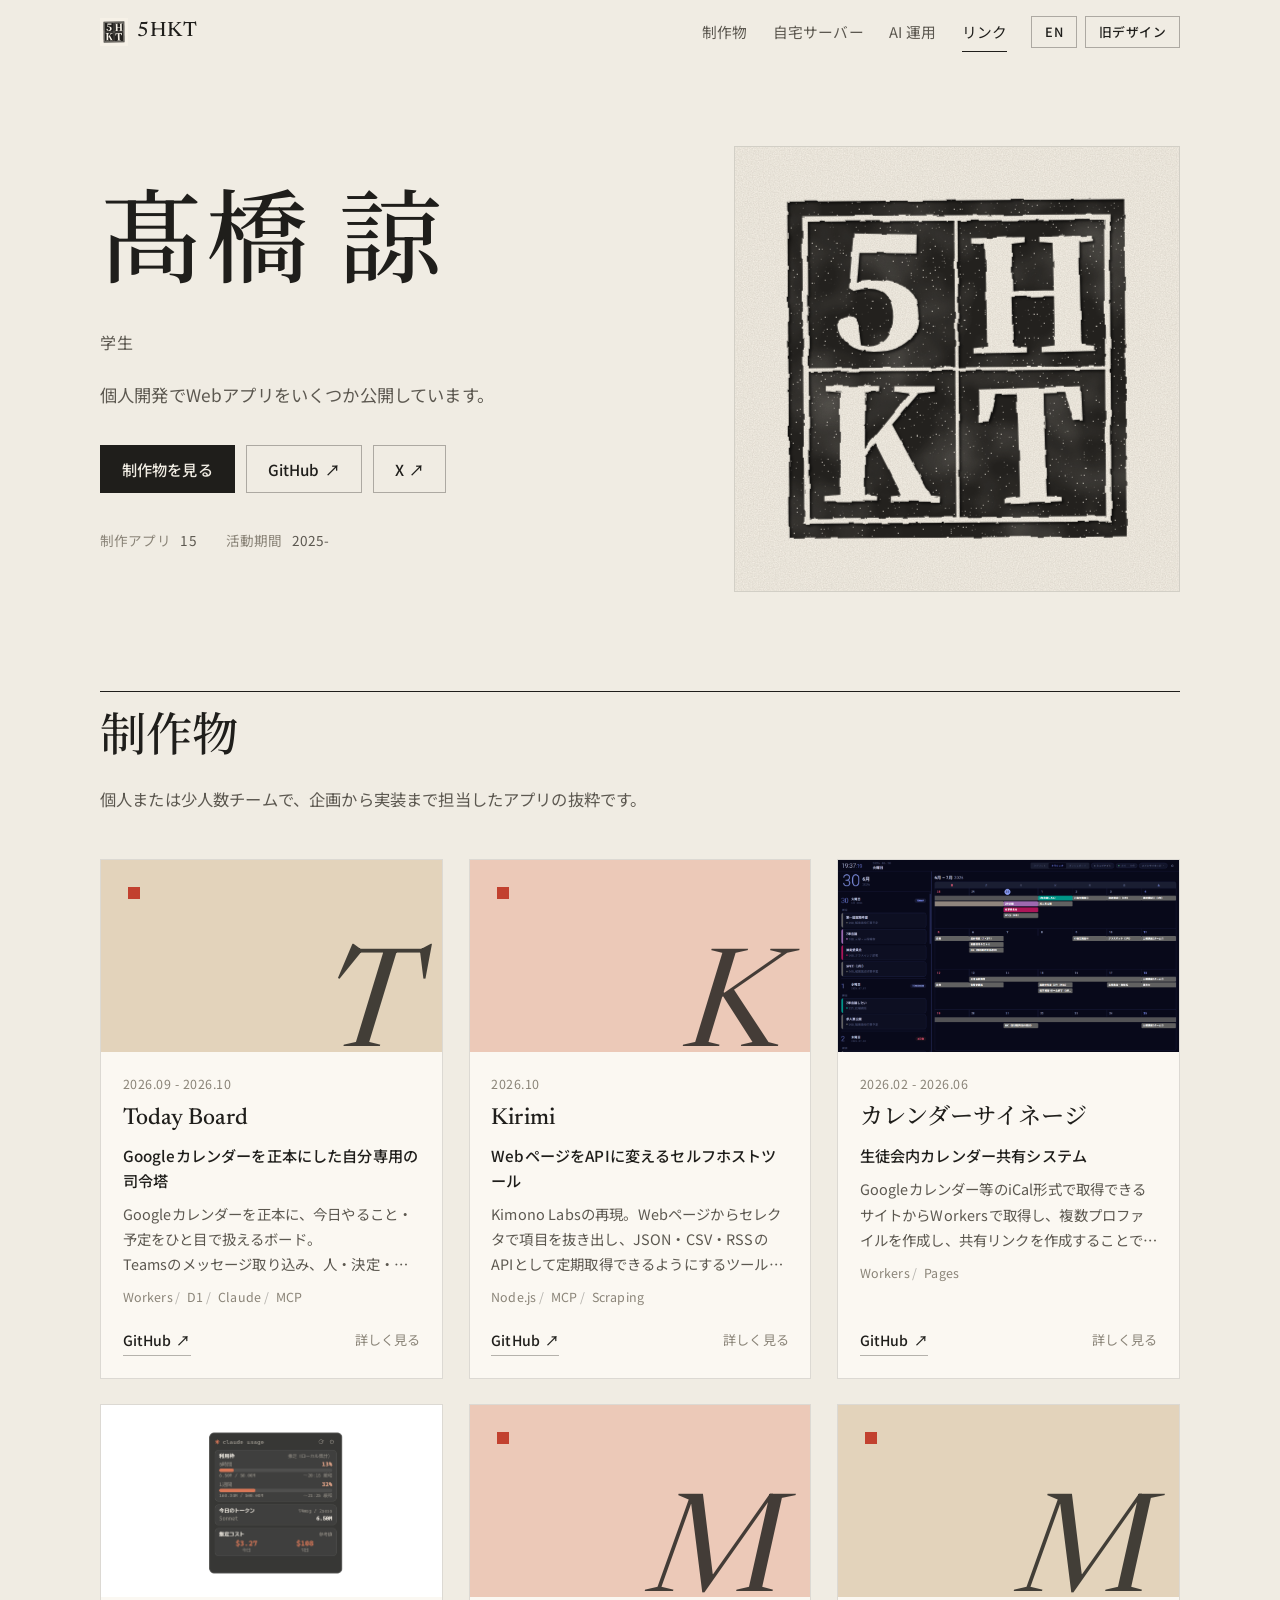
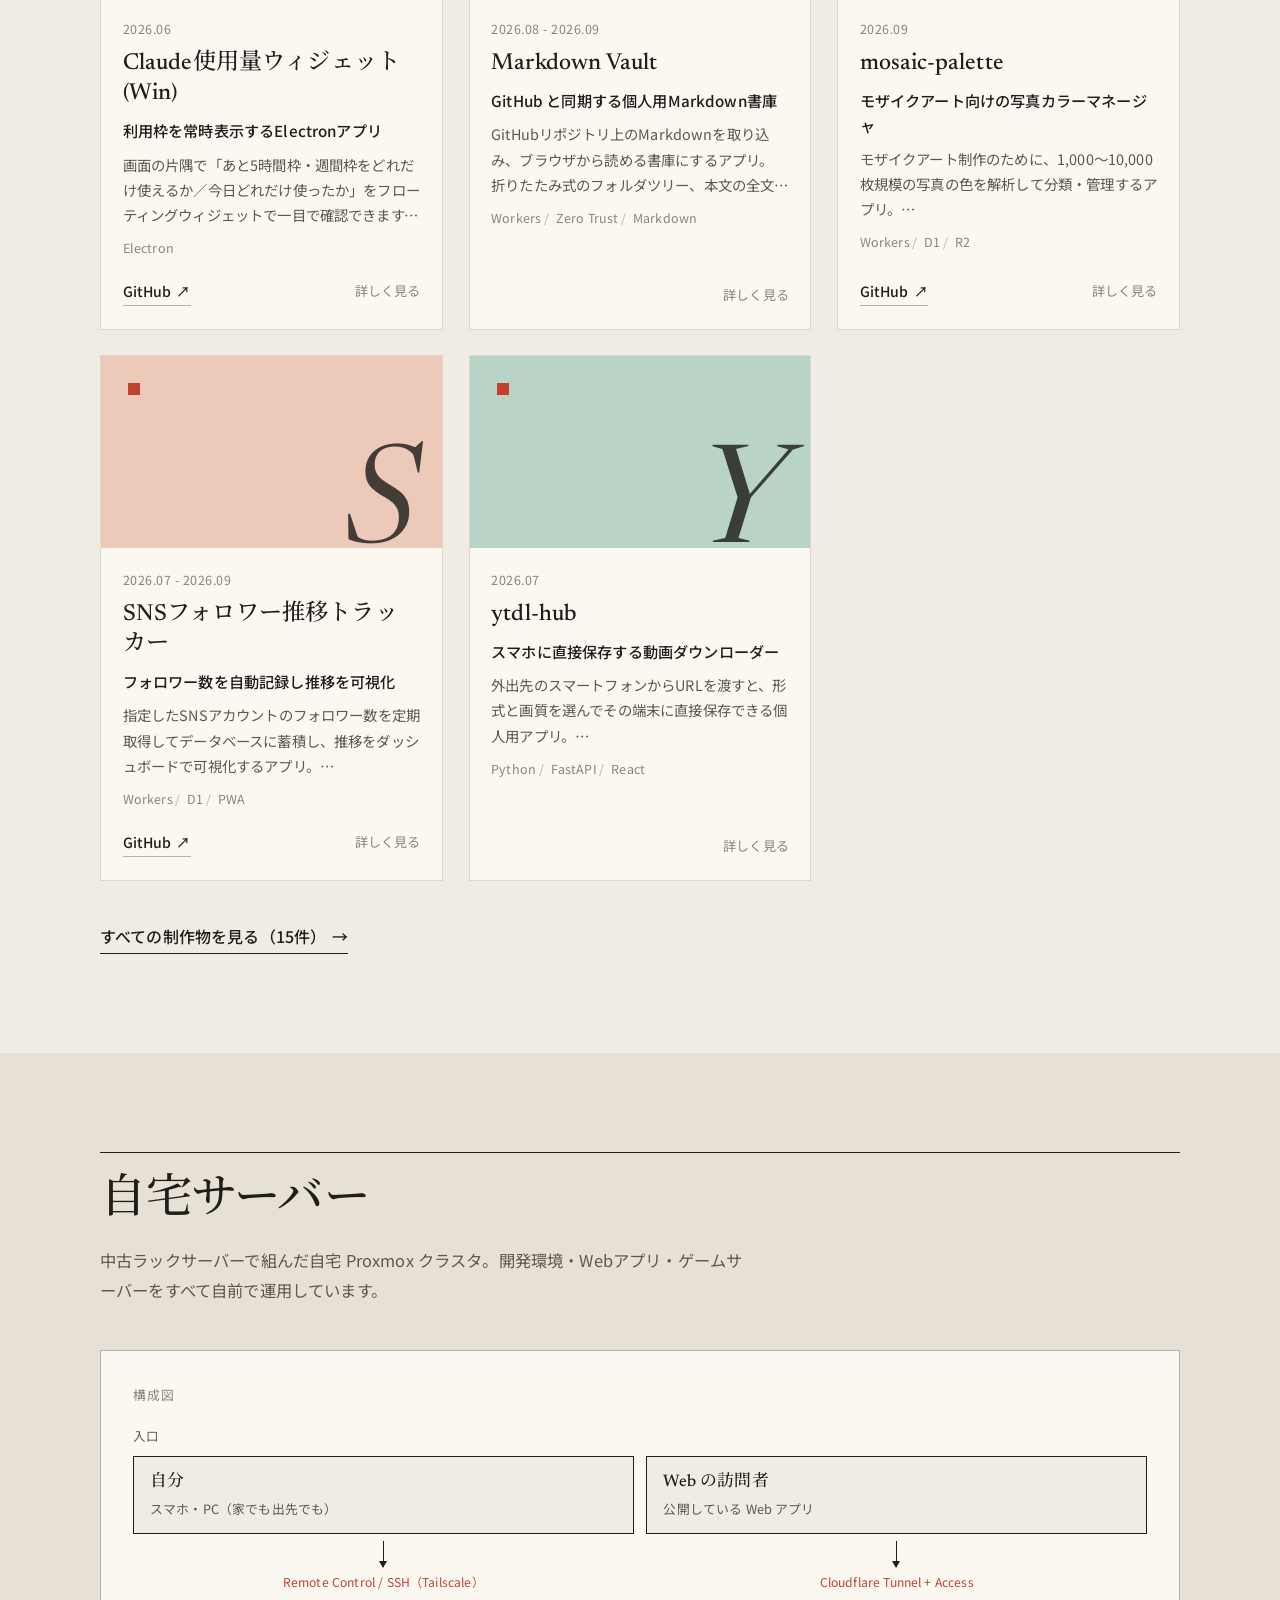
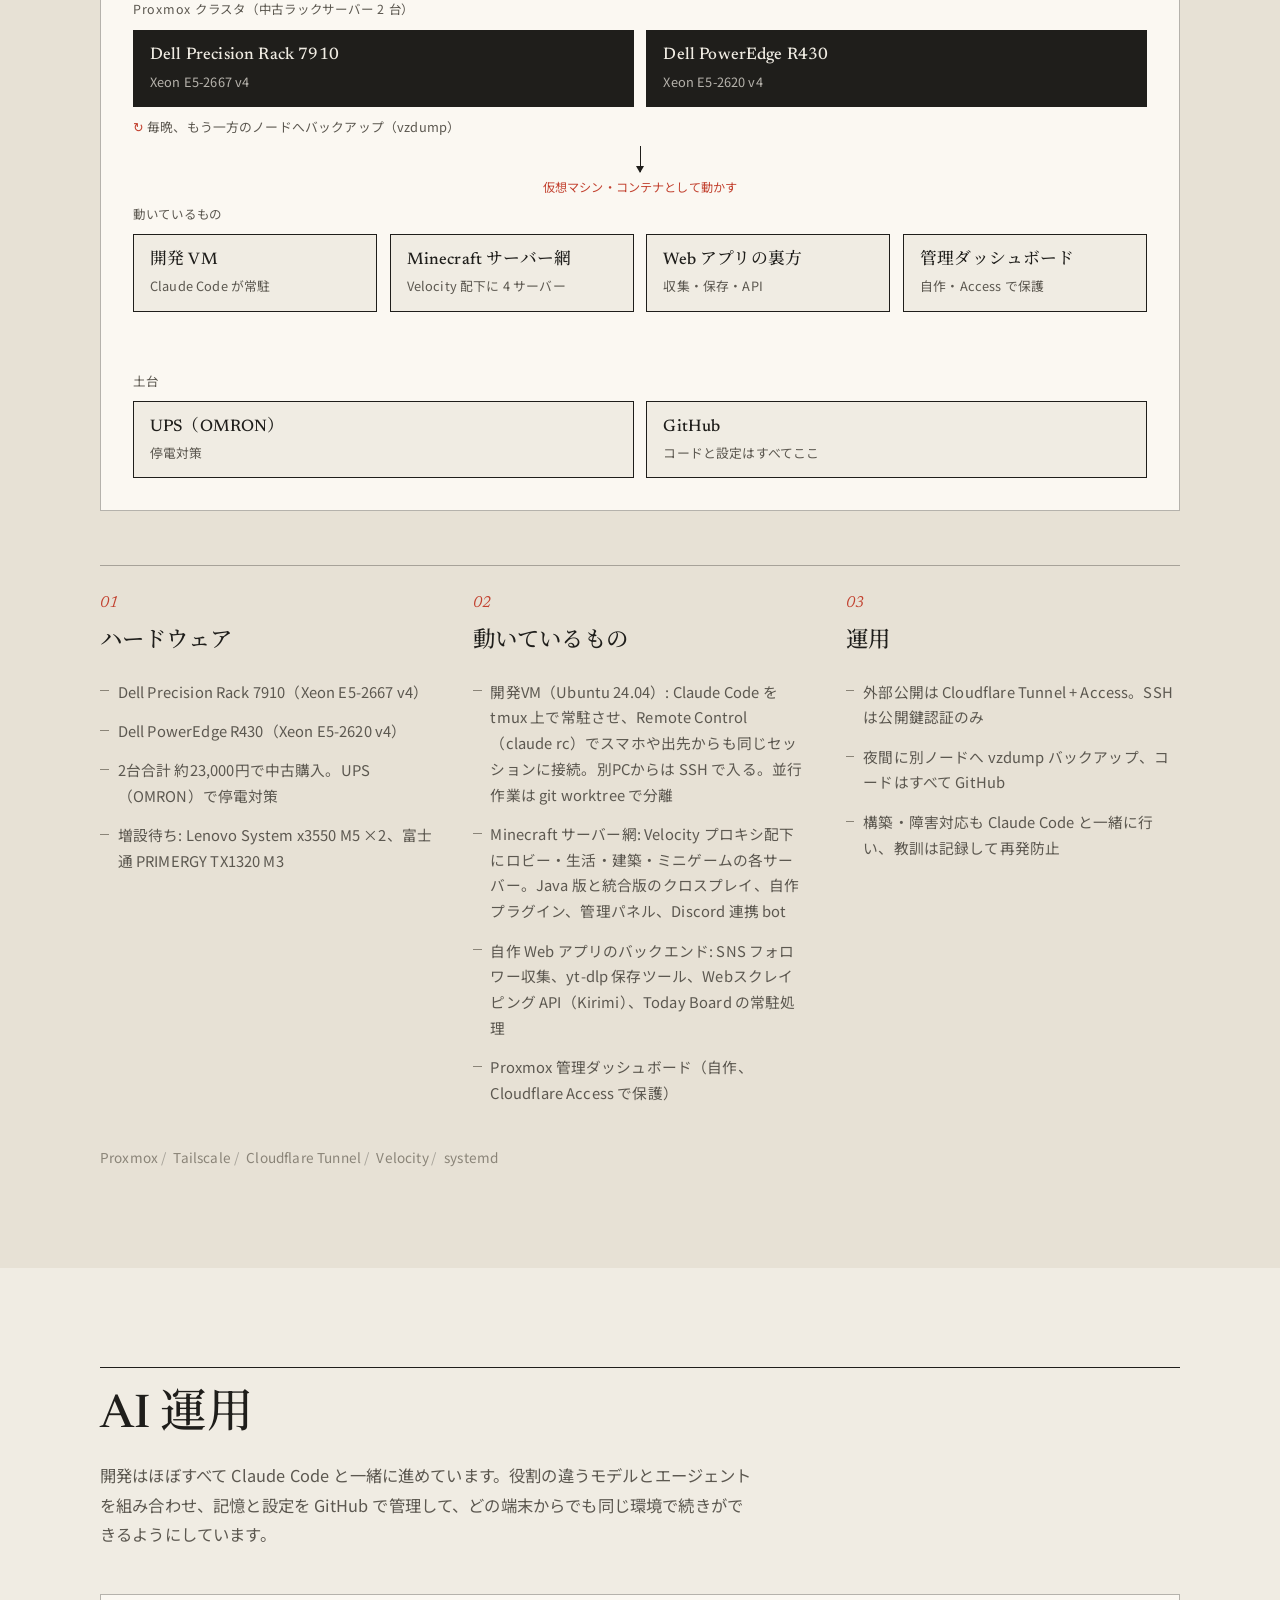
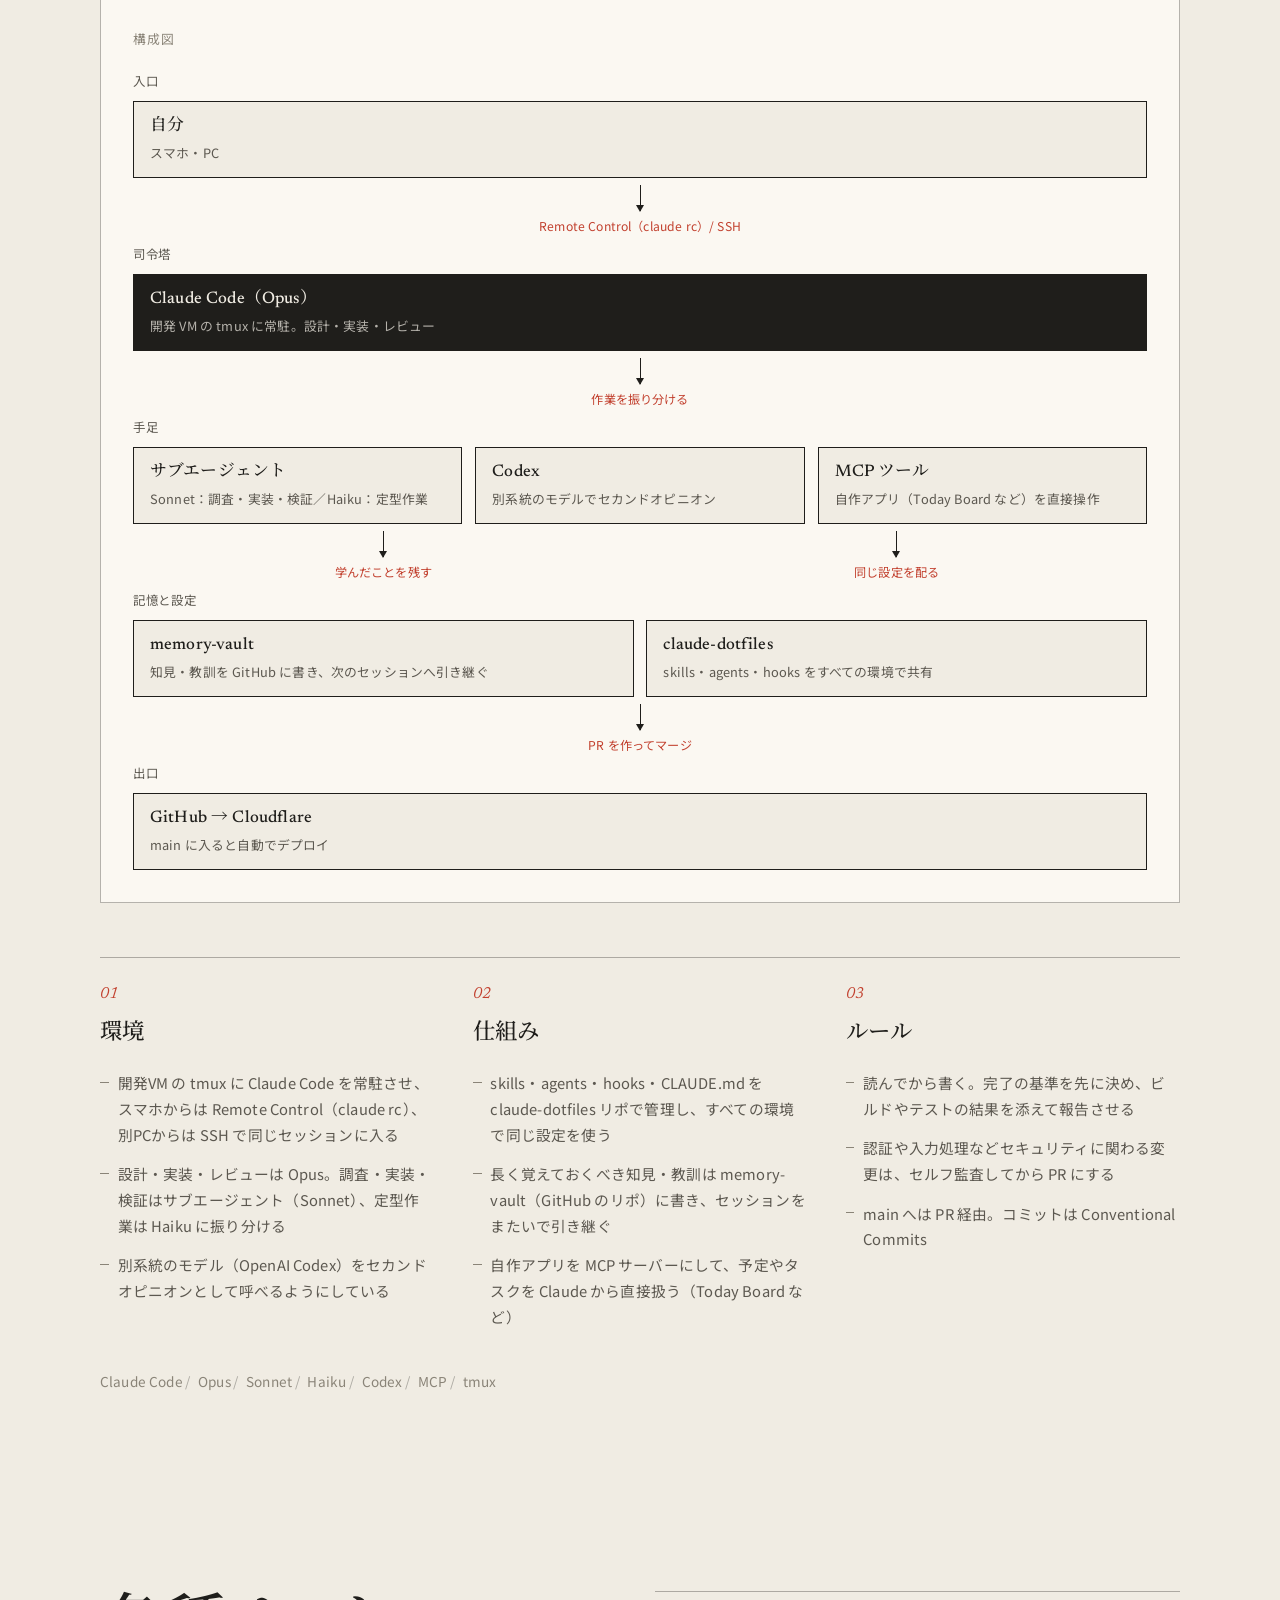
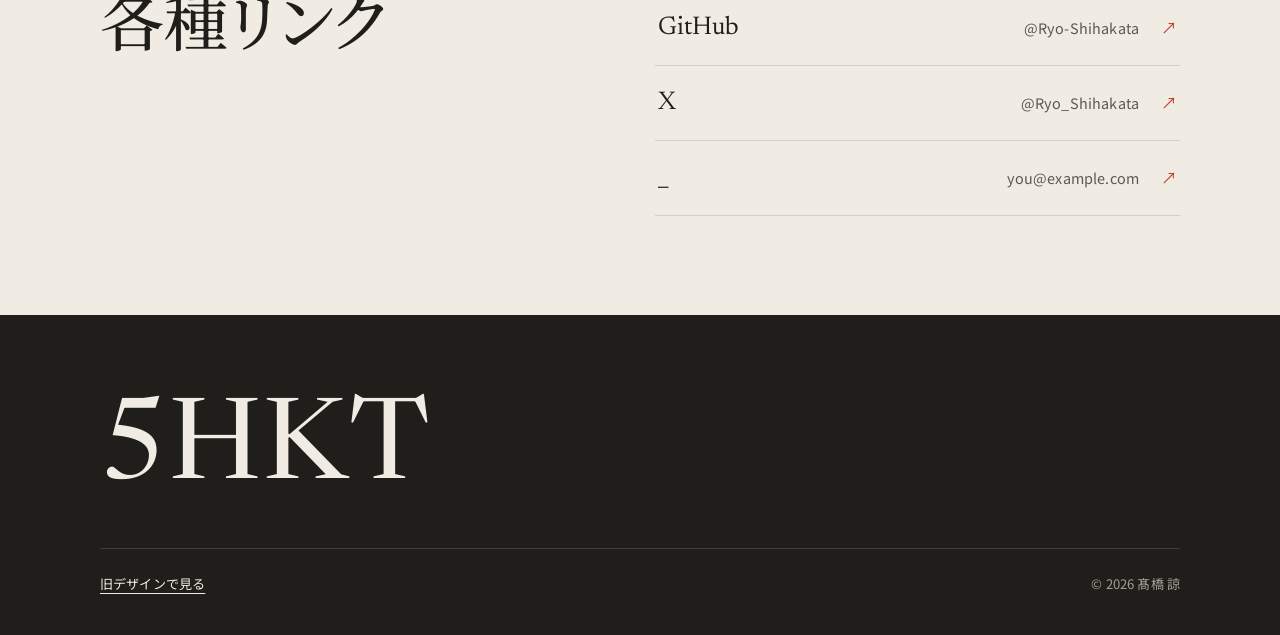
==== commit 3a6eb037: "fix: キャッシュ混在で壊れる問題を直し、AI 運用・構成図・作品の詳細表示を追加 - JS/CSS の参照とモジュール import に版番号（?v=）を付与（scripts/bump-asset" ====
--- a/index.html
+++ b/index.html
@@ -6,15 +6,15 @@
   <title>5HKT — Portfolio</title>
   <meta name="description" content="個人ポートフォリオ — 作成Webアプリ / 自宅サーバー / 連絡先">
   <meta name="color-scheme" content="light dark">
-  <!-- 旧デザインを選んだ人は /classic/ へ（選択は js/style-pref.js が保存） -->
-  <script>document.documentElement.classList.add('js');try{if(localStorage.getItem('pf_style')==='classic')location.replace('classic/'+location.hash)}catch(e){}</script>
+  <!-- 以前の「旧デザインを記憶して自動で移る」設定を消す（今は記憶しない） -->
+  <script>document.documentElement.classList.add('js');try{localStorage.removeItem('pf_style')}catch(e){}</script>
   <link rel="icon" href="assets/icon/favicon.svg" type="image/svg+xml">
   <link rel="icon" href="assets/icon/favicon-32.png" sizes="32x32" type="image/png">
   <link rel="apple-touch-icon" href="assets/icon/apple-touch-icon.png">
   <link rel="preconnect" href="https://fonts.googleapis.com">
   <link rel="preconnect" href="https://fonts.gstatic.com" crossorigin>
   <link rel="stylesheet" href="https://fonts.googleapis.com/css2?family=Newsreader:ital,opsz,wght@0,6..72,400;0,6..72,500;1,6..72,400&family=Noto+Sans+JP:wght@400;500;700&family=Noto+Serif+JP:wght@500;600&display=swap">
-  <link rel="stylesheet" href="css/style.css">
+  <link rel="stylesheet" href="css/style.css?v=20261014b">
 </head>
 <body>
 
@@ -27,7 +27,7 @@
       <nav class="nav" id="nav" aria-label="Sections"></nav>
       <div class="header-tools">
         <button class="pill-btn" id="lang" type="button"></button>
-        <a class="pill-btn" id="style-switch" href="classic/" data-style-switch="classic"></a>
+        <a class="pill-btn" id="style-switch" href="classic/"></a>
       </div>
     </div>
   </header>
@@ -66,11 +66,25 @@
     <section class="section section-alt" id="homelab" hidden>
       <div class="wrap">
         <div class="section-head reveal">
-          <h2 class="section-title" id="lab-title"></h2>
-          <p class="section-lead" id="lab-lead"></p>
+          <h2 class="section-title" id="homelab-title"></h2>
+          <p class="section-lead" id="homelab-lead"></p>
         </div>
-        <div class="lab-grid" id="lab-grid"></div>
-        <ul class="tag-row reveal" id="lab-tags"></ul>
+        <div id="homelab-diagram"></div>
+        <div class="lab-grid" id="homelab-grid"></div>
+        <ul class="tag-row reveal" id="homelab-tags"></ul>
+      </div>
+    </section>
+
+    <!-- AI 運用 -->
+    <section class="section" id="ai" hidden>
+      <div class="wrap">
+        <div class="section-head reveal">
+          <h2 class="section-title" id="ai-title"></h2>
+          <p class="section-lead" id="ai-lead"></p>
+        </div>
+        <div id="ai-diagram"></div>
+        <div class="lab-grid" id="ai-grid"></div>
+        <ul class="tag-row reveal" id="ai-tags"></ul>
       </div>
     </section>
 
@@ -89,14 +103,13 @@
   <footer class="site-footer">
     <div class="wrap footer-inner">
       <p class="footer-brand">5HKT</p>
-      <p class="footer-note" id="footer-note"></p>
       <p class="footer-meta">
-        <a href="classic/" data-style-switch="classic" id="footer-style"></a>
+        <a href="classic/" id="footer-style"></a>
         <span id="footer-copy"></span>
       </p>
     </div>
   </footer>
 
-<script type="module" src="js/main.js"></script>
+<script type="module" src="js/main.js?v=20261014b"></script>
 </body>
 </html>
--- a/css/style.css
+++ b/css/style.css
@@ -85,8 +85,9 @@
 /* ─── HERO ───────────────────────────────────────────────────── */
 .hero{padding:clamp(3rem,9vh,6.5rem) 0 0}
 .hero-grid{display:grid;grid-template-columns:minmax(0,1.25fr) minmax(0,1fr);gap:clamp(2rem,6vw,5.5rem);align-items:center}
-.hero-title{font-family:var(--serif);font-weight:500;font-size:clamp(3rem,8vw,6.4rem);line-height:1.1;letter-spacing:.04em;margin:0 0 1rem}
-.hero-title .line{display:block;overflow:hidden;padding-bottom:.06em}
+.hero-title{font-family:var(--serif);font-weight:500;font-size:clamp(3rem,8vw,6.4rem);line-height:1.3;letter-spacing:.04em;margin:0 0 .6rem}
+/* せり上がりの動きを行の箱で切り抜く。字の上下（明朝の高い字形）まで入るよう余白を取る */
+.hero-title .line{display:block;overflow:hidden;padding:.12em 0 .08em;margin:-.12em 0 -.08em}
 .hero-title .line-in{display:inline-block}
 .hero-role{margin:0 0 1.4rem;font-size:1rem;color:var(--ink-2);letter-spacing:.08em}
 .hero-lead{font-size:1.08rem;color:var(--ink-2);max-width:34em;margin:0 0 2.2rem}
@@ -114,7 +115,9 @@
 /* ─── Cards ──────────────────────────────────────────────────── */
 .card-grid{display:grid;grid-template-columns:repeat(3,minmax(0,1fr));gap:clamp(1rem,2.2vw,1.6rem)}
 .card{display:flex;flex-direction:column;background:var(--surface);border:1px solid var(--line);overflow:hidden;transition:border-color .3s}
+.card{cursor:pointer}
 .card:hover{border-color:var(--ink-3)}
+.card:focus-visible{outline-offset:-2px}
 .card-grid-dense .card{content-visibility:auto;contain-intrinsic-size:auto 440px}
 .card-cover{position:relative;aspect-ratio:16/9;overflow:hidden;background:var(--surface-2)}
 .card-cover img{width:100%;height:100%;object-fit:cover;transition:transform .8s var(--ease)}
@@ -139,6 +142,45 @@
 .card-links{display:flex;flex-wrap:wrap;gap:1.1rem;margin-top:auto;padding-top:.7rem}
 .arrow-link{font-size:.88rem;font-weight:500;text-decoration:none;display:inline-flex;align-items:center;border-bottom:1px solid var(--line-strong);padding-bottom:1px;transition:border-color .2s,color .2s}
 .arrow-link:hover{color:var(--accent);border-color:var(--accent)}
+.card-more{margin-left:auto;font-size:.82rem;color:var(--ink-3);transition:color .2s}
+.card:hover .card-more{color:var(--accent)}
+
+/* ─── 作品の詳細ダイアログ ───────────────────────────────────── */
+html.is-locked{overflow:hidden}
+.work-dialog{width:min(760px,calc(100% - 32px));max-height:calc(100dvh - 48px);padding:0;border:1px solid var(--ink);background:var(--surface);color:var(--ink);overflow:auto;overscroll-behavior:contain}
+.work-dialog::backdrop{background:rgba(25,24,21,.6)}
+.work-dialog[open]{animation:rise .45s var(--ease)}
+.work-dialog[open]::backdrop{animation:fade .3s ease}
+.wd-inner{position:relative}
+.wd-close{position:absolute;top:12px;right:12px;z-index:2;width:40px;height:40px;font:400 1.4rem/1 var(--sans);color:var(--ink);background:var(--surface);border:1px solid var(--ink);cursor:pointer}
+.wd-close:hover{background:var(--ink);color:var(--surface)}
+.work-dialog .card-cover{aspect-ratio:21/9}
+.wd-body{display:flex;flex-direction:column;gap:.8rem;padding:1.6rem clamp(1.2rem,4vw,2.4rem) 2.2rem}
+.wd-title{font-family:var(--serif);font-weight:500;font-size:clamp(1.8rem,4vw,2.4rem);line-height:1.3;margin:0}
+.wd-sub{margin:0;font-weight:500;font-size:1.02rem}
+.wd-desc{margin:0;color:var(--ink-2);font-size:.98rem;line-height:1.95}
+.wd-links{display:flex;flex-wrap:wrap;gap:.6rem;margin-top:.6rem}
+
+/* ─── 構成図 ─────────────────────────────────────────────────── */
+.dg{margin:0 0 clamp(2.5rem,6vh,3.5rem);padding:clamp(1.2rem,3vw,2rem);border:1px solid var(--line-strong);background:var(--surface)}
+.dg-cap{font-size:.8rem;color:var(--ink-3);letter-spacing:.08em;margin:0 0 1.2rem}
+.dg-label{margin:0 0 .55rem;font-size:.78rem;color:var(--ink-2);letter-spacing:.06em}
+.dg-row{display:grid;grid-template-columns:repeat(var(--n),minmax(0,1fr));gap:.8rem}
+.dg-box{border:1px solid var(--ink);background:var(--bg);padding:.85rem 1rem}
+.dg-box.is-strong{background:var(--ink);color:var(--bg)}
+.dg-box.is-strong .dg-sub{color:color-mix(in srgb,var(--bg) 72%,transparent)}
+.dg-title{margin:0;font-family:var(--serif);font-weight:500;font-size:1.05rem;line-height:1.4}
+.dg-sub{margin:.25rem 0 0;font-size:.8rem;line-height:1.6;color:var(--ink-2)}
+.dg-note{margin:.55rem 0 0;font-size:.8rem;color:var(--ink-2)}
+.dg-note::before{content:'↻ ';color:var(--accent)}
+.dg-link{display:grid;grid-template-columns:repeat(var(--n),minmax(0,1fr));gap:.8rem;padding:.2rem 0}
+.dg-arrow{display:flex;flex-direction:column;align-items:center;min-height:52px;padding:4px 0}
+.dg-line{position:relative;flex:1;width:1px;min-height:26px;background:var(--ink);transform-origin:top}
+.dg-line::after{content:'';position:absolute;left:-4px;bottom:-1px;border:4.5px solid transparent;border-top:7px solid var(--ink);border-bottom:0}
+.dg-arrow-lb{margin-top:.45rem;font-size:.76rem;color:var(--accent);text-align:center;line-height:1.4}
+/* 矢印は段が現れたあと上から伸びる */
+.js .dg-link.reveal .dg-line{transform:scaleY(0);transition:transform .6s var(--ease) .15s}
+.js .dg-link.reveal.is-in .dg-line{transform:none}
 
 /* ─── Homelab ────────────────────────────────────────────────── */
 .lab-grid{display:grid;grid-template-columns:repeat(3,minmax(0,1fr));gap:clamp(1.5rem,3vw,2.5rem);border-top:1px solid var(--line-strong)}
@@ -187,6 +229,7 @@
 /* ═══ Motion ════════════════════════════════════════════════════
    html.js のときだけ「隠してから出す」（JS 無効でも中身は見える）    */
 @keyframes rise{from{opacity:0;transform:translateY(18px)}to{opacity:1;transform:none}}
+@keyframes fade{from{opacity:0}to{opacity:1}}
 @keyframes line-up{from{transform:translateY(105%)}to{transform:none}}
 /* 活版: 版が紙に降りて、一度沈んでから落ち着く */
 @keyframes press{0%{opacity:0;transform:scale(1.06)}55%{opacity:1;transform:scale(.985)}100%{opacity:1;transform:none}}
@@ -221,6 +264,8 @@
   .contact-grid{grid-template-columns:1fr}
 }
 @media (max-width: 640px){
+  .dg-row[style*="--n:3"],.dg-row[style*="--n:4"]{grid-template-columns:repeat(2,minmax(0,1fr))}
+  .dg-box{padding:.7rem .75rem}
   .nav{display:none}
   .header-tools{margin-left:auto}
   .card-grid{grid-template-columns:1fr}
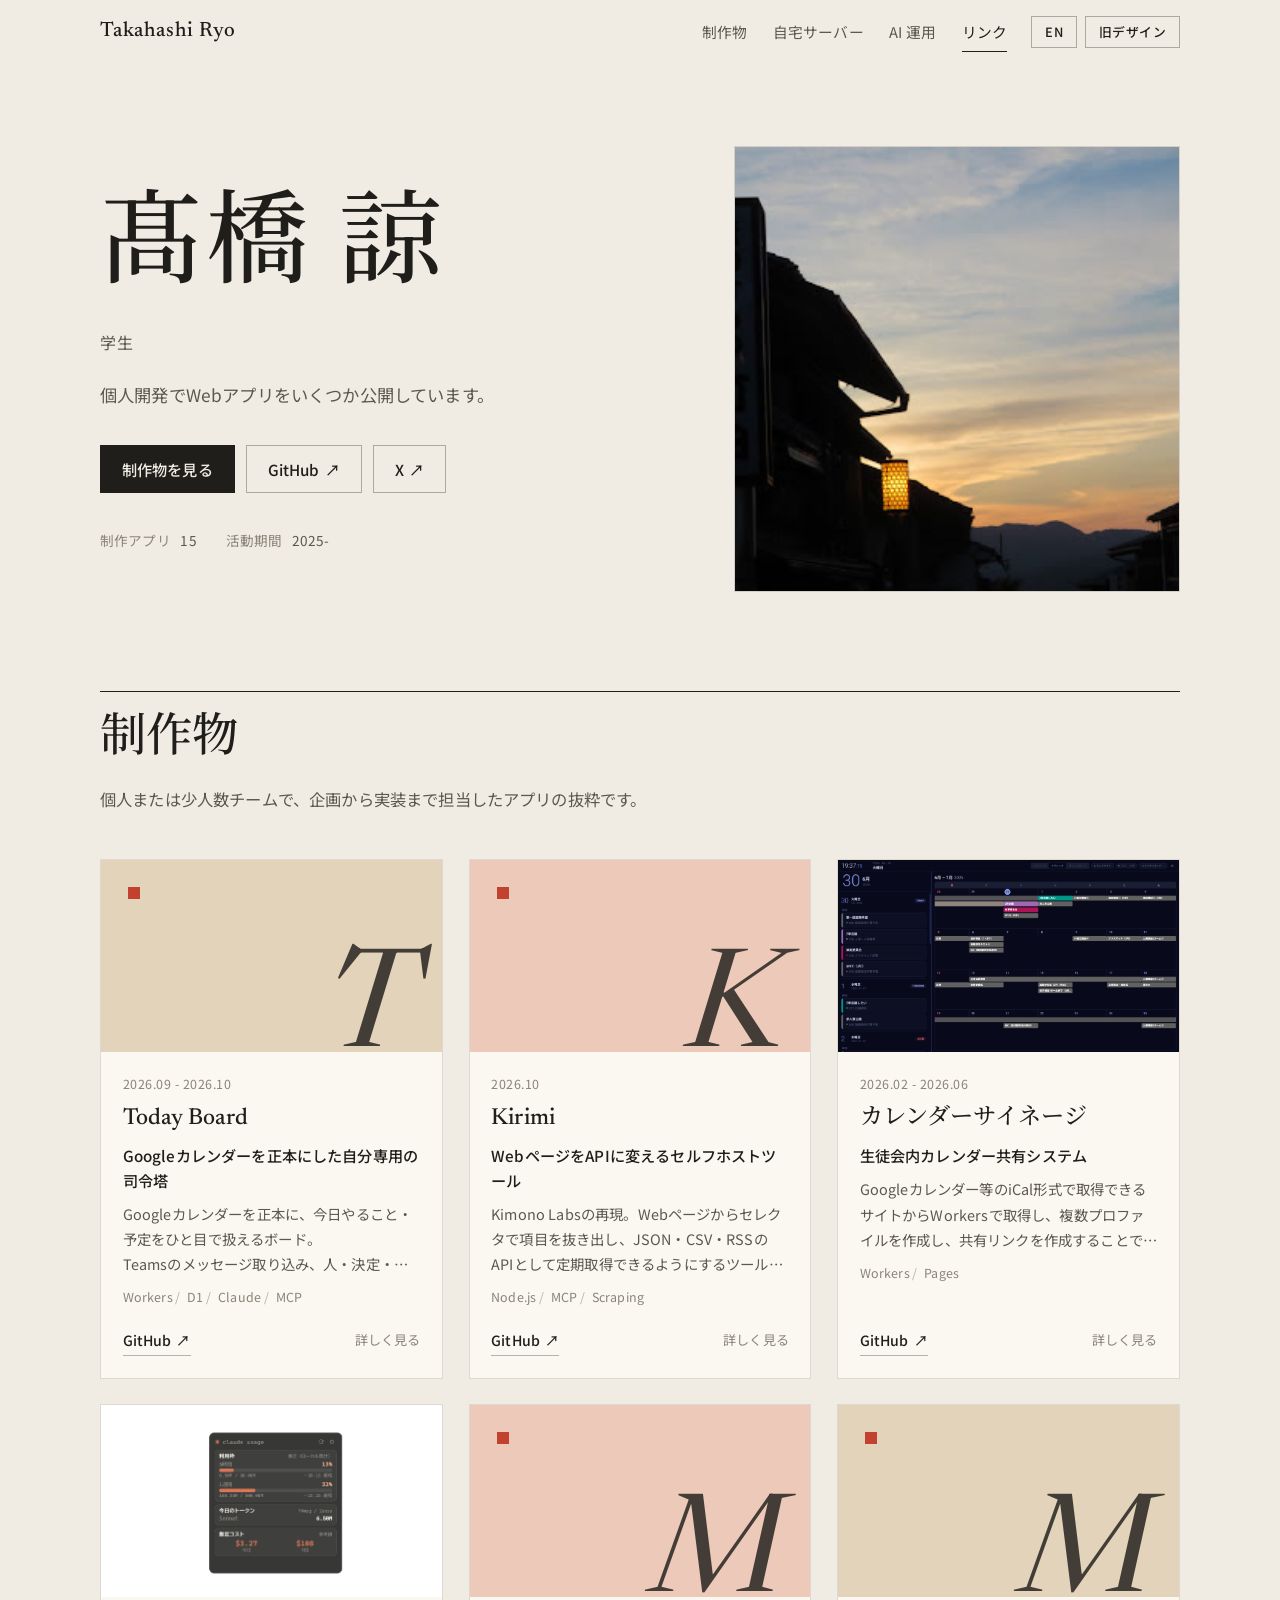
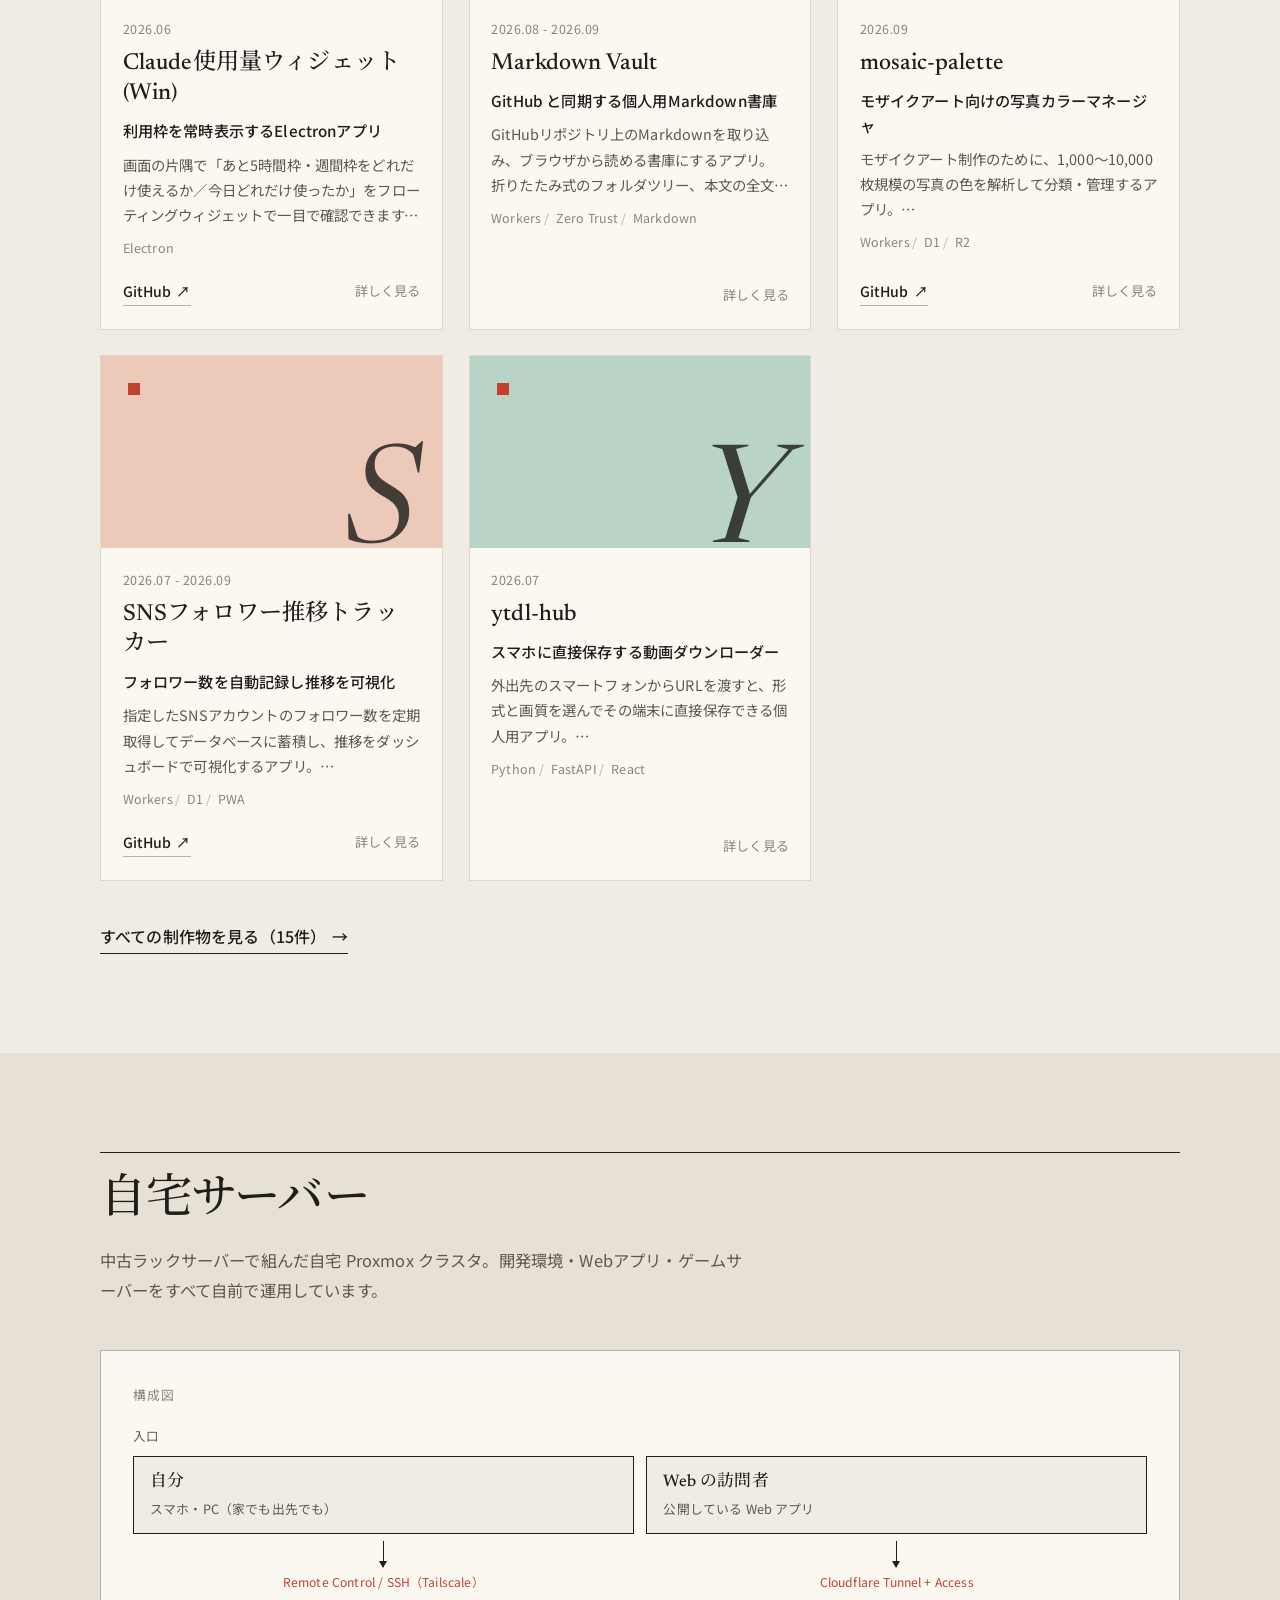
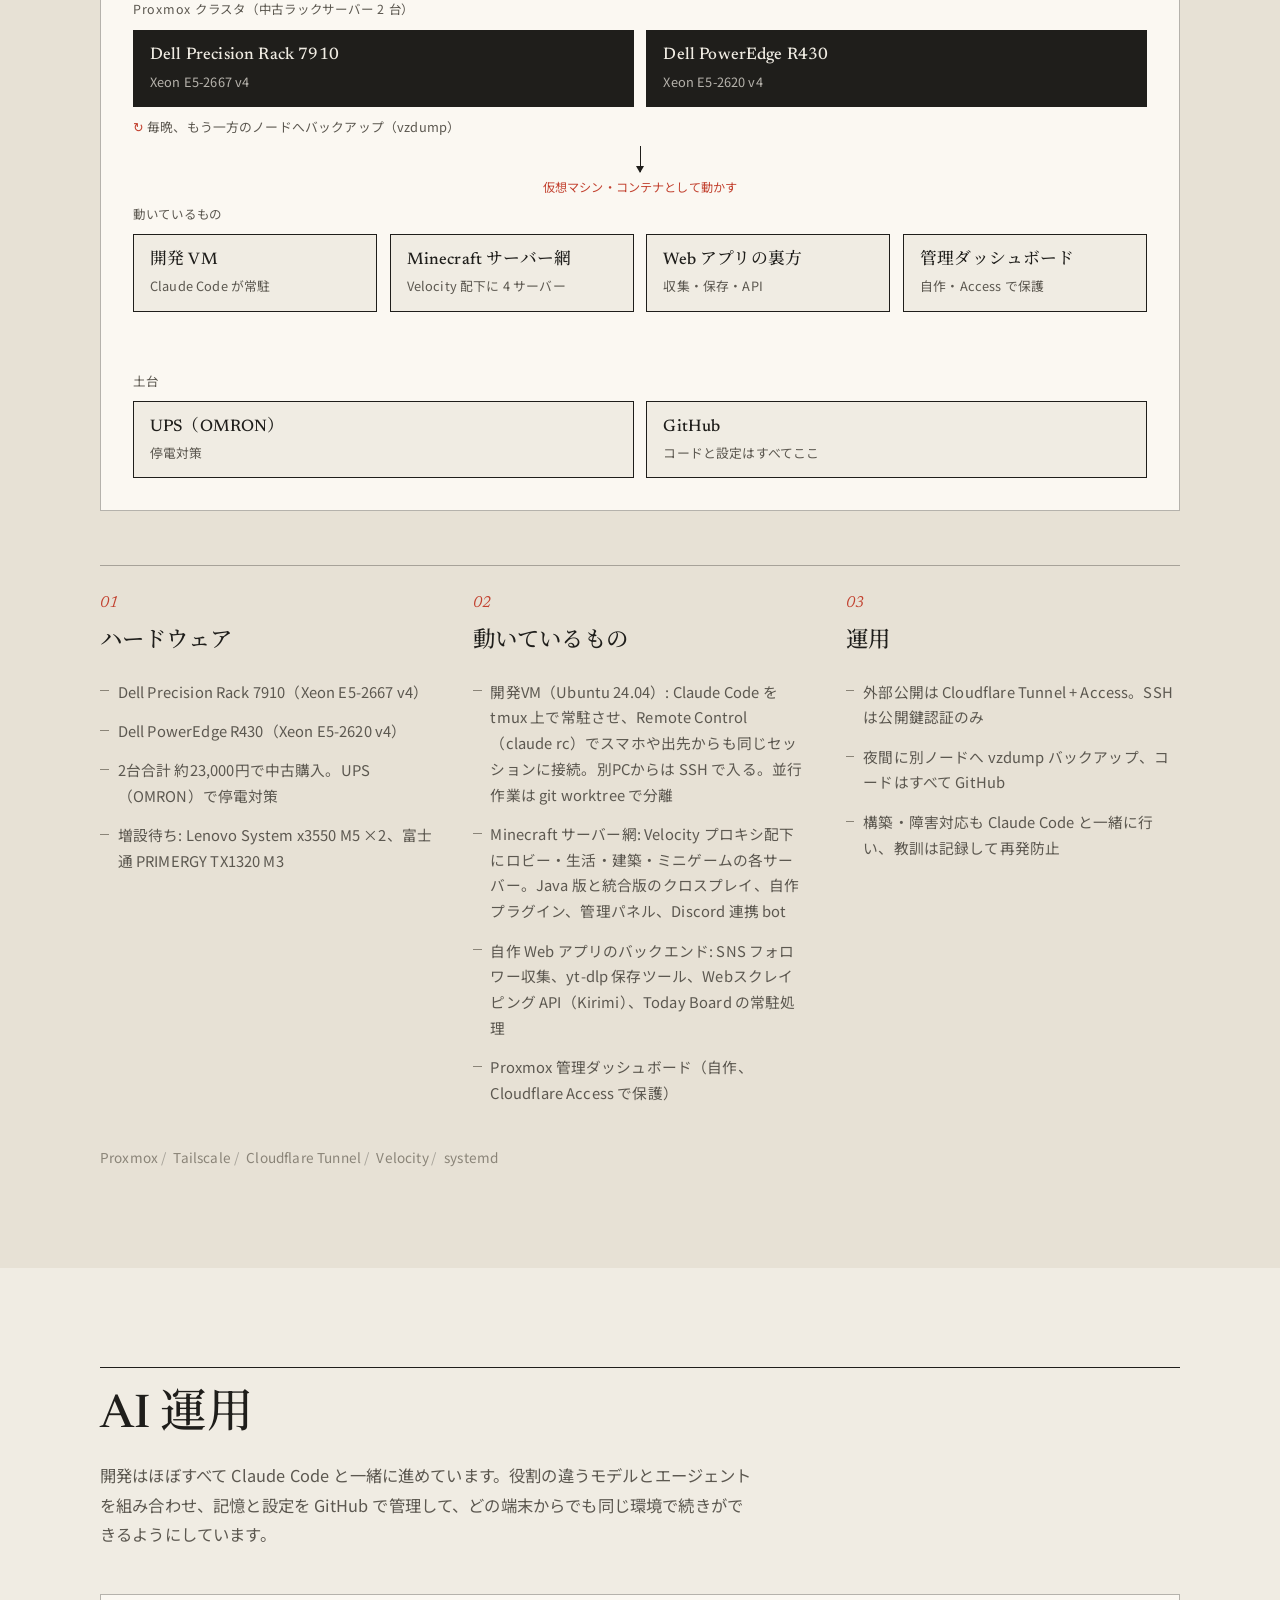
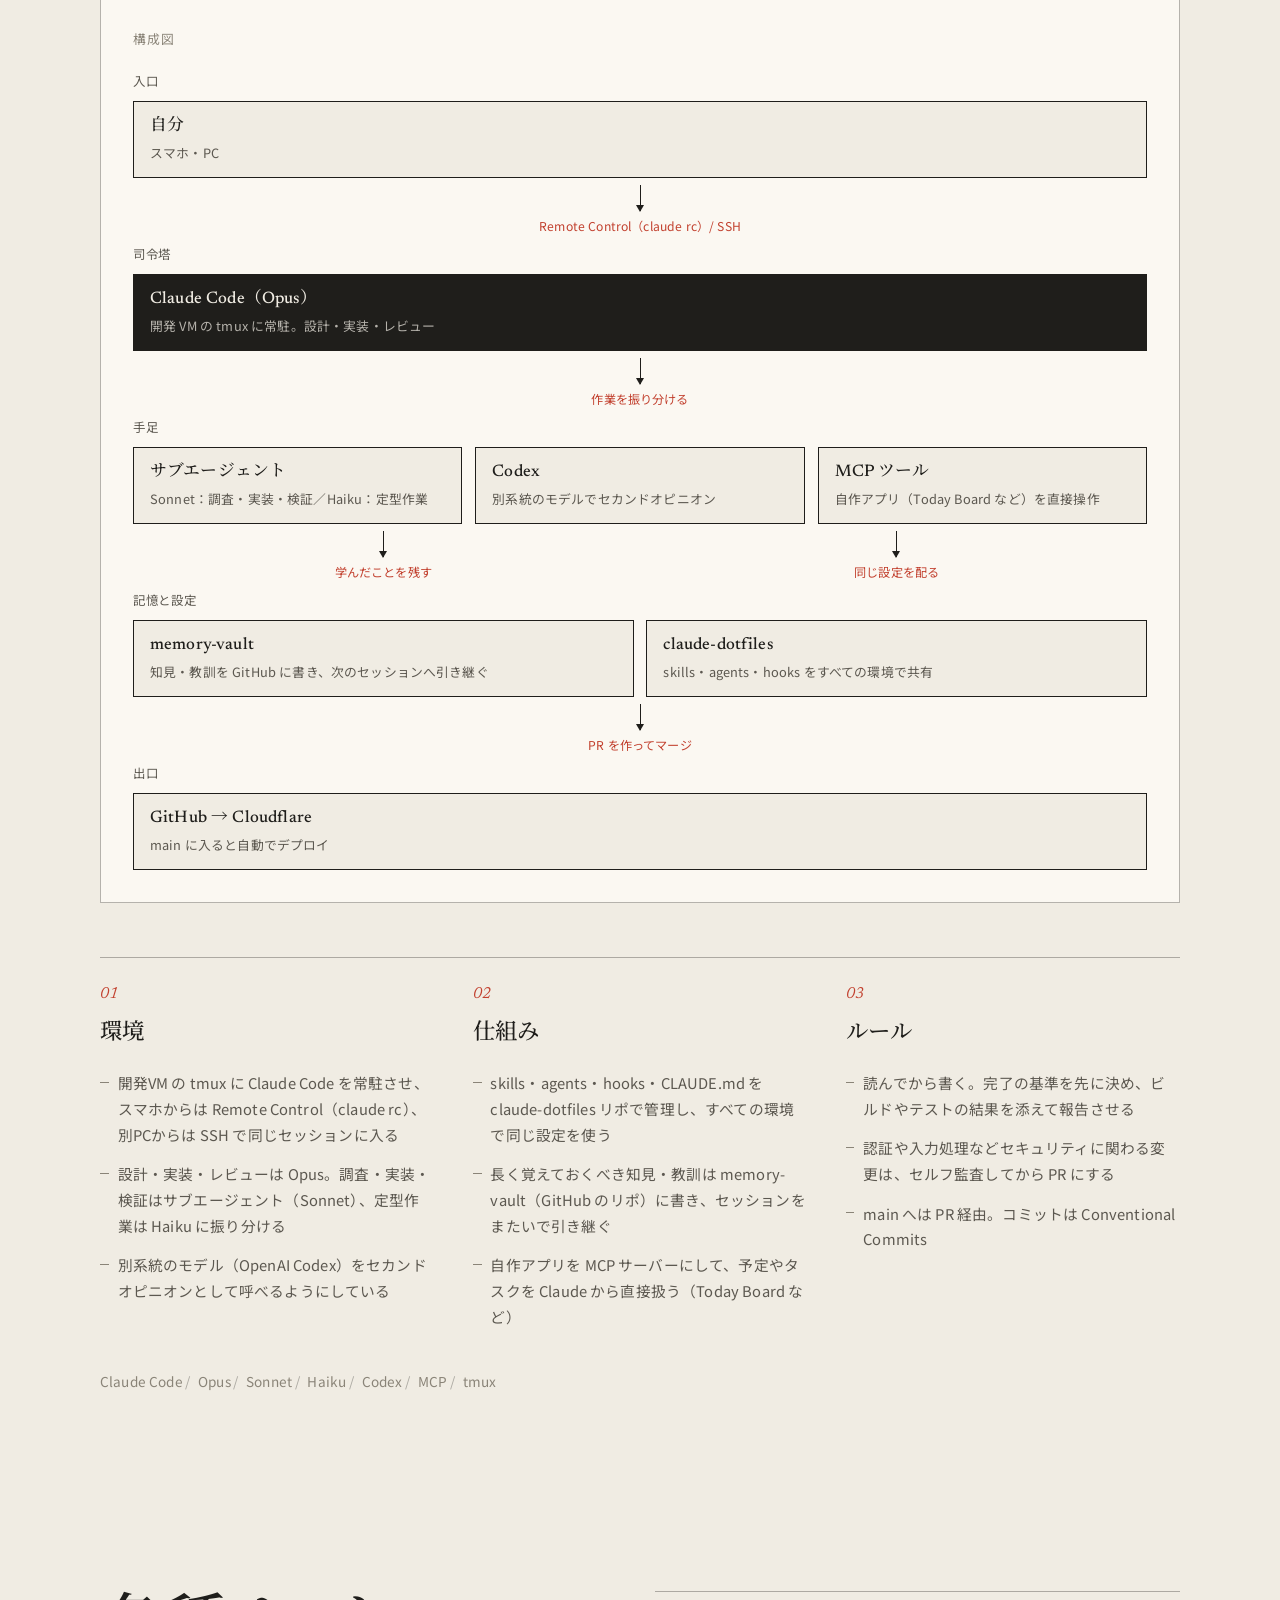
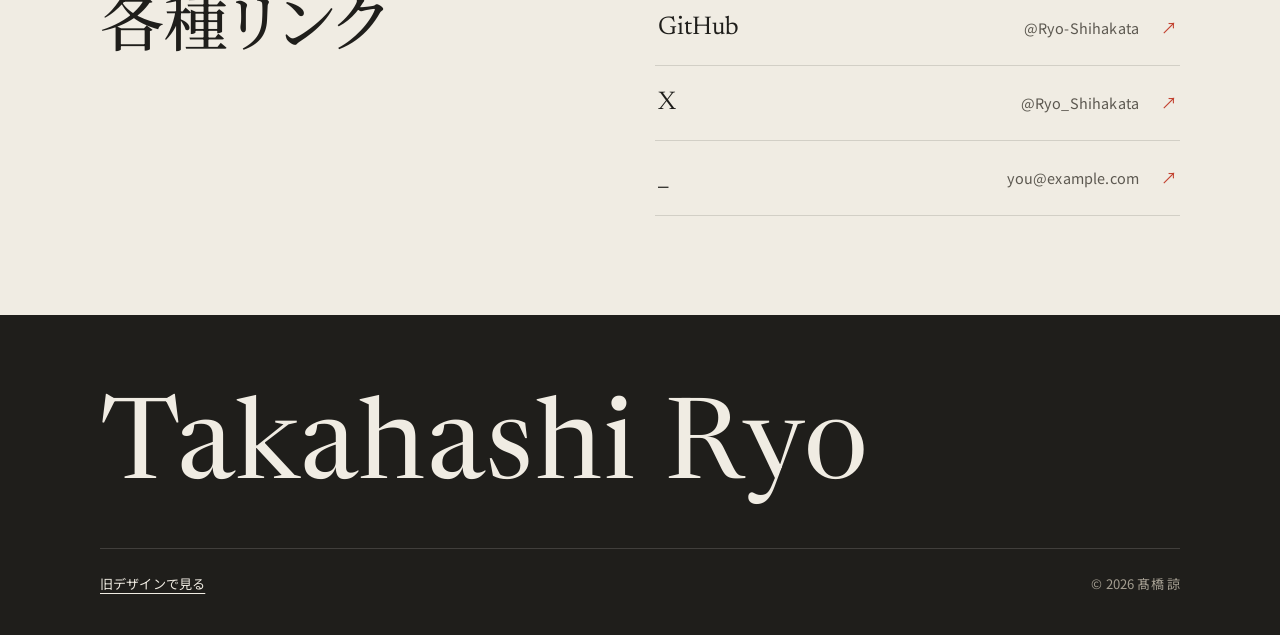
==== commit 2f16e4f1: "feat: 表記を Takahashi Ryo に変え、HERO を写真にして ryo.md へ移す準備をする - ヘッダー・フッター・ページタイトルの 5HKT を Takahashi Ryo に変" ====
--- a/index.html
+++ b/index.html
@@ -3,26 +3,24 @@
 <head>
   <meta charset="utf-8">
   <meta name="viewport" content="width=device-width, initial-scale=1">
-  <title>5HKT — Portfolio</title>
+  <title>Takahashi Ryo</title>
   <meta name="description" content="個人ポートフォリオ — 作成Webアプリ / 自宅サーバー / 連絡先">
   <meta name="color-scheme" content="light dark">
   <!-- 以前の「旧デザインを記憶して自動で移る」設定を消す（今は記憶しない） -->
   <script>document.documentElement.classList.add('js');try{localStorage.removeItem('pf_style')}catch(e){}</script>
-  <link rel="icon" href="assets/icon/favicon.svg" type="image/svg+xml">
   <link rel="icon" href="assets/icon/favicon-32.png" sizes="32x32" type="image/png">
   <link rel="apple-touch-icon" href="assets/icon/apple-touch-icon.png">
   <link rel="preconnect" href="https://fonts.googleapis.com">
   <link rel="preconnect" href="https://fonts.gstatic.com" crossorigin>
   <link rel="stylesheet" href="https://fonts.googleapis.com/css2?family=Newsreader:ital,opsz,wght@0,6..72,400;0,6..72,500;1,6..72,400&family=Noto+Sans+JP:wght@400;500;700&family=Noto+Serif+JP:wght@500;600&display=swap">
-  <link rel="stylesheet" href="css/style.css?v=20261014b">
+  <link rel="stylesheet" href="css/style.css?v=20261115a">
 </head>
 <body>
 
   <header class="site-header" id="site-header">
     <div class="wrap header-inner">
-      <a href="./" class="brand" aria-label="5HKT">
-        <span class="brand-mark" id="brand-mark" aria-hidden="true"></span>
-        <span class="brand-name">5HKT</span>
+      <a href="./" class="brand">
+        <span class="brand-name">Takahashi Ryo</span>
       </a>
       <nav class="nav" id="nav" aria-label="Sections"></nav>
       <div class="header-tools">
@@ -102,7 +100,7 @@
 
   <footer class="site-footer">
     <div class="wrap footer-inner">
-      <p class="footer-brand">5HKT</p>
+      <p class="footer-brand">Takahashi Ryo</p>
       <p class="footer-meta">
         <a href="classic/" id="footer-style"></a>
         <span id="footer-copy"></span>
@@ -110,6 +108,6 @@
     </div>
   </footer>
 
-<script type="module" src="js/main.js?v=20261014b"></script>
+<script type="module" src="js/main.js?v=20261115a"></script>
 </body>
 </html>
--- a/css/style.css
+++ b/css/style.css
@@ -1,5 +1,5 @@
 /* ═══════════════════════════════════════════════════════════════
-   5HKT ポートフォリオ（新デザイン） — スタイル
+   ポートフォリオ（新デザイン） — スタイル
    生成りの紙色 + 墨 + 朱の一点。見出しは明朝/セリフ、本文はゴシック。
    角丸・影・すりガラス・ピル型は使わない。四角と罫線と余白で組む。
    動きは控えめに（reduced-motion で停止）。
@@ -58,8 +58,8 @@
 .site-header.is-scrolled{border-bottom-color:var(--line)}
 .header-inner{display:flex;align-items:center;gap:1.5rem;height:64px}
 .brand{display:flex;align-items:center;gap:.55rem;text-decoration:none;color:var(--ink)}
-.brand-mark{width:28px;height:28px;display:block}
-.brand-mark svg{width:100%;height:100%;display:block}
+
+
 .brand-name{font-family:var(--serif);font-size:1.3rem;font-weight:500;letter-spacing:.04em}
 .nav{display:flex;gap:1.6rem;margin-left:auto}
 .nav a{position:relative;font-size:.92rem;text-decoration:none;color:var(--ink-2);padding:.3rem 0;transition:color .2s}
@@ -93,7 +93,7 @@
 .hero-lead{font-size:1.08rem;color:var(--ink-2);max-width:34em;margin:0 0 2.2rem}
 .hero-actions{display:flex;flex-wrap:wrap;gap:.7rem}
 .hero-art{margin:0;aspect-ratio:1/1;border:1px solid var(--line)}
-.hero-art svg{width:100%;height:100%;display:block}
+.hero-art img{width:100%;height:100%;display:block;object-fit:cover}
 
 /* 実績は1行で控えめに */
 .facts{display:flex;flex-wrap:wrap;gap:.3rem 1.8rem;margin:2.2rem 0 0;font-size:.85rem}
@@ -231,14 +231,9 @@
 @keyframes rise{from{opacity:0;transform:translateY(18px)}to{opacity:1;transform:none}}
 @keyframes fade{from{opacity:0}to{opacity:1}}
 @keyframes line-up{from{transform:translateY(105%)}to{transform:none}}
-/* 活版: 版が紙に降りて、一度沈んでから落ち着く */
-@keyframes press{0%{opacity:0;transform:scale(1.06)}55%{opacity:1;transform:scale(.985)}100%{opacity:1;transform:none}}
-/* ドット: 升目を1つずつ打つ */
-@keyframes dot-in{from{opacity:0}to{opacity:1}}
 
 .js .hero-in{animation:rise .9s calc(var(--d,0) * 110ms + 80ms) var(--ease) both}
-.js .hero-art .lp-plate{transform-box:fill-box;transform-origin:center;animation:press .9s .35s var(--ease) both}
-.js .hero-art .icon-dot rect[style]{animation:dot-in .01s calc(var(--n) * 14ms + 300ms) steps(1) both}
+.js .hero-art img{animation:fade 1.1s .3s var(--ease) both}
 .js .hero-title .line-in{animation:line-up 1s calc(var(--d,0) * 110ms + 80ms) var(--ease) both}
 .js .reveal{opacity:0;transform:translateY(22px);transition:opacity .9s var(--ease),transform .9s var(--ease);transition-delay:calc(var(--i,0) * 90ms)}
 .js .reveal.is-in{opacity:1;transform:none}
